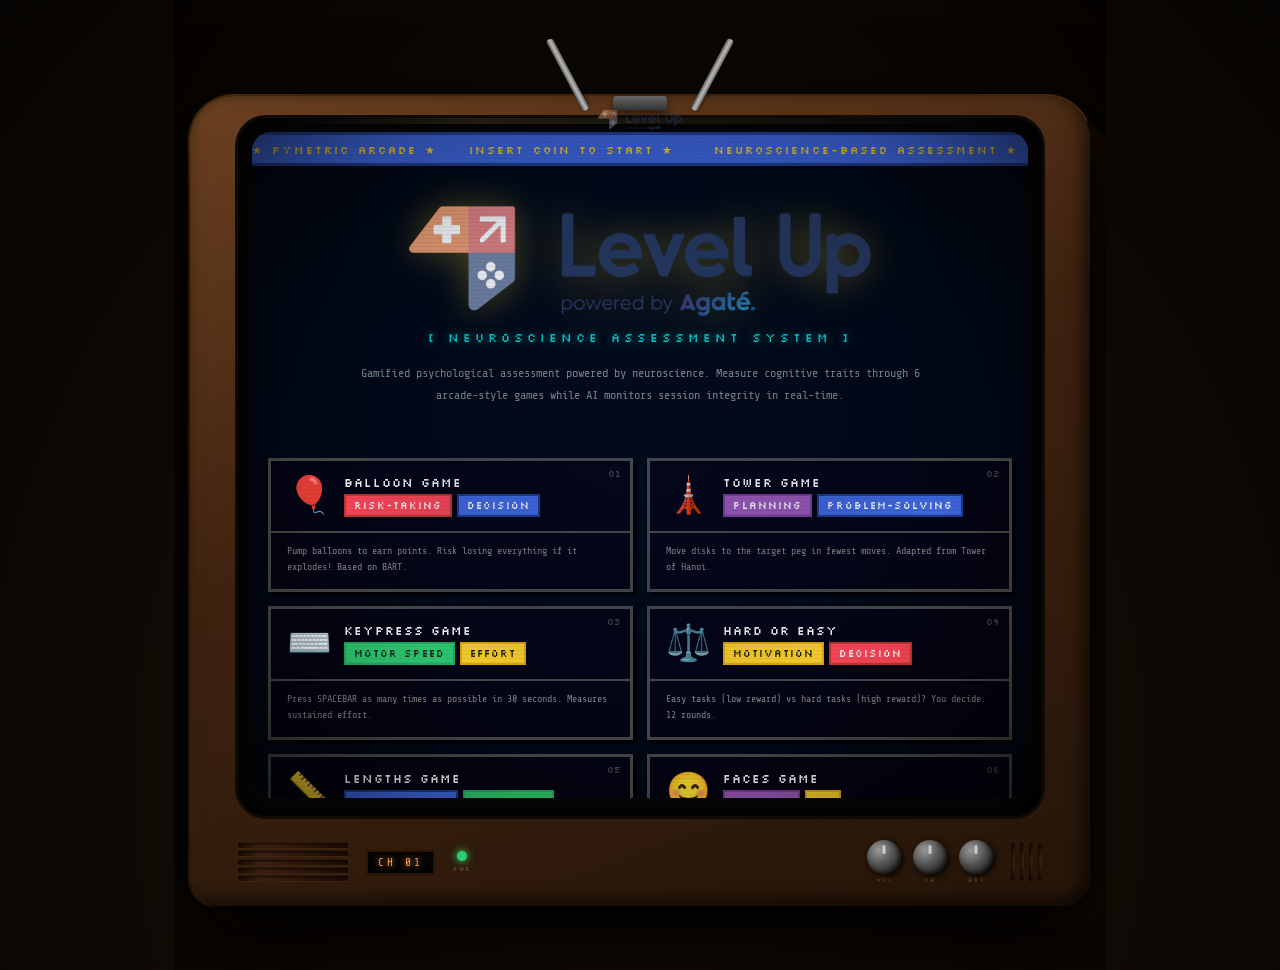
==== assessment.html @ 1fb8cded "Initial commit: Pymetric Arcade assessment system - 6 psychometric games: Balloon, Tower, Keypress, " ====
<!DOCTYPE html>
<html lang="en">
<head>
  <meta charset="UTF-8"/>
  <meta name="viewport" content="width=device-width, initial-scale=1.0"/>
  <title>PYMETRIC ARCADE — Assessment</title>
  <link rel="stylesheet" href="css/arcade.css"/>
  <style>
    body { background: #080814; overflow-x: hidden; }

    /* ── Layout ── */
    #assessment-wrap { display: flex; min-height: 100vh; flex-direction: column; }
    #top-bar {
      background: var(--color-pixel-black);
      border-bottom: 4px solid var(--color-pixel-blue);
      padding: 10px 16px;
      display: flex; align-items: center; justify-content: space-between;
      flex-wrap: wrap; gap: 8px; position: sticky; top: 0; z-index: 100;
    }
    #top-bar .logo {
      font-family: var(--font-pixel); font-size: 14px;
      color: var(--color-pixel-yellow); letter-spacing: 2px;
    }
    #player-info-bar { display: flex; align-items: center; gap: 12px; flex-wrap: wrap; }
    #player-info-bar span { font-family: var(--font-pixel); font-size: 10px; color: var(--color-pixel-lightGray); letter-spacing: 1px; }
    #player-info-bar b { color: var(--color-pixel-white); }

    #main-body { display: flex; flex: 1; gap: 0; }

    /* Sidebar */
    #sidebar {
      width: 220px; min-width: 220px;
      background: rgba(0,0,0,0.5);
      border-right: 4px solid var(--color-pixel-gray);
      padding: 16px 0; display: flex; flex-direction: column;
    }
    #sidebar h3 {
      font-family: var(--font-pixel); font-size: 10px;
      color: var(--color-pixel-lightGray); letter-spacing: 2px;
      padding: 0 16px 10px; border-bottom: 3px solid var(--color-pixel-gray);
      margin-bottom: 8px;
    }
    .sidebar-game-item {
      padding: 10px 16px; display: flex; align-items: center; gap: 10px;
      cursor: default; transition: var(--transition-pixel);
      border-left: 4px solid transparent;
    }
    .sidebar-game-item.active {
      background: rgba(65,105,225,0.15);
      border-left-color: var(--color-pixel-blue);
      color: var(--color-pixel-blue);
    }
    .sidebar-game-item.done {
      background: rgba(46,204,113,0.08);
      border-left-color: var(--color-pixel-green);
      color: var(--color-pixel-green);
    }
    .sidebar-game-item.locked { opacity: 0.4; }
    .s-num {
      font-family: var(--font-pixel); font-size: 10px;
      width: 22px; height: 22px; border: 2px solid currentColor;
      display: flex; align-items: center; justify-content: center; flex-shrink: 0;
    }
    .s-label { font-family: var(--font-pixel); font-size: 9px; letter-spacing: 1px; }

    /* Sidebar score summary */
    #sidebar-score {
      margin-top: auto; padding: 16px;
      border-top: 3px solid var(--color-pixel-gray);
    }
    .ss-row { display: flex; justify-content: space-between; margin-bottom: 6px; }
    .ss-label { font-family: var(--font-pixel); font-size: 9px; color: var(--color-pixel-lightGray); letter-spacing: 1px; }
    .ss-val   { font-family: var(--font-pixel); font-size: 10px; color: var(--color-pixel-yellow); }

    /* Game area */
    #game-area { flex: 1; padding: 20px; overflow-y: auto; }

    /* Screens */
    .game-screen { display: none; }
    .game-screen.active { display: block; }

    /* Intro screen per game */
    .game-intro-header {
      text-align: center; padding: 20px 0;
    }
    .game-intro-header .big-icon { font-size: 72px; margin-bottom: 8px; }
    .game-intro-header h2 {
      font-family: var(--font-pixel); font-size: 24px;
      color: var(--color-pixel-yellow); letter-spacing: 3px; margin-bottom: 6px;
    }
    .game-intro-header p { color: var(--color-pixel-lightGray); font-size: 13px; line-height: 1.8; max-width: 600px; margin: 0 auto; }

    /* Game container */
    .game-panel {
      max-width: 820px; margin: 0 auto;
      background: #0d0d1a; border: 4px solid var(--color-pixel-blue);
      box-shadow: inset 0 0 40px rgba(65,105,225,0.08), var(--shadow-pixel-glow-blue);
      padding: 24px; position: relative;
    }
    .game-hud {
      display: flex; justify-content: space-between; align-items: center;
      margin-bottom: 16px; padding-bottom: 12px;
      border-bottom: 3px solid var(--color-pixel-gray);
      flex-wrap: wrap; gap: 8px;
    }

    /* Results summary screen */
    #screen-done {
      text-align: center;
    }
    #screen-done h2 {
      font-family: var(--font-pixel); font-size: 32px;
      color: var(--color-pixel-green); letter-spacing: 4px; margin-bottom: 20px;
      text-shadow: 0 0 20px rgba(46,204,113,0.5);
    }
    .final-table-wrap { max-width: 700px; margin: 0 auto; }

    /* ── Arcade Lobby ── */
    .lobby-wrap { padding: 16px 20px; max-width: 920px; margin: 0 auto; }
    .lobby-header {
      text-align: center; padding: 14px;
      border: 4px solid var(--color-pixel-yellow);
      background: rgba(255,211,42,0.04);
      box-shadow: 0 0 24px rgba(255,211,42,0.18);
      margin-bottom: 14px;
    }
    .lobby-title {
      font-family: var(--font-pixel);
      font-size: clamp(16px, 3vw, 26px);
      color: var(--color-pixel-yellow);
      letter-spacing: 4px;
      text-shadow: 0 0 18px rgba(255,211,42,0.45);
      margin-bottom: 5px;
    }
    .lobby-subtitle {
      font-family: var(--font-pixel); font-size: 9px;
      color: var(--color-pixel-cyan); letter-spacing: 3px;
    }
    .lobby-ticker {
      background: var(--color-pixel-blue);
      border: 3px solid var(--color-pixel-darkBlue);
      overflow: hidden; white-space: nowrap;
      padding: 5px 0; margin-bottom: 14px;
    }
    .lobby-ticker span {
      display: inline-block;
      font-family: var(--font-pixel); font-size: 9px;
      color: var(--color-pixel-white); letter-spacing: 2px;
      animation: lobbyTick 22s linear infinite;
    }
    @keyframes lobbyTick { from { transform: translateX(100vw); } to { transform: translateX(-200%); } }

    .lobby-grid {
      display: grid;
      grid-template-columns: repeat(3, 1fr);
      gap: 10px; margin-bottom: 18px;
    }
    @media (max-width: 640px) { .lobby-grid { grid-template-columns: repeat(2, 1fr); } }

    .lobby-card {
      background: rgba(5,5,20,0.95);
      border: 3px solid var(--color-pixel-gray);
      padding: 12px 10px; text-align: center;
      position: relative; transition: all 0.2s;
    }
    .lobby-card.next-up {
      border-color: var(--color-pixel-yellow);
      box-shadow: 0 0 18px rgba(255,211,42,0.35);
      background: rgba(255,211,42,0.05);
      animation: cardGlow 1.6s ease infinite;
    }
    @keyframes cardGlow {
      0%,100% { box-shadow: 0 0 18px rgba(255,211,42,0.35); }
      50%      { box-shadow: 0 0 32px rgba(255,211,42,0.65); }
    }
    .lobby-card.done {
      border-color: var(--color-pixel-green);
      background: rgba(46,204,113,0.07);
    }
    .lobby-card.locked { opacity: 0.5; }
    .lobby-card-num {
      position: absolute; top: 5px; left: 7px;
      font-family: var(--font-pixel); font-size: 8px;
      color: var(--color-pixel-gray);
    }
    .lobby-card-icon { font-size: 32px; margin: 6px 0 5px; line-height: 1; }
    .lobby-card-name {
      font-family: var(--font-pixel); font-size: 9px;
      color: var(--color-pixel-white); letter-spacing: 1px; margin-bottom: 5px;
    }
    .lobby-card-tags { display: flex; flex-wrap: wrap; gap: 3px; justify-content: center; margin-bottom: 6px; }
    .lobby-card-tags .badge { font-size: 7px; padding: 2px 4px; }
    .lobby-card-status {
      font-family: var(--font-pixel); font-size: 8px; letter-spacing: 1px;
      padding: 2px 6px; border: 2px solid currentColor; display: inline-block;
    }
    .lcs-next   { color: var(--color-pixel-yellow); }
    .lcs-locked { color: var(--color-pixel-gray); }
    .lcs-done   { color: var(--color-pixel-green); }

    .lobby-bottom {
      display: flex; gap: 18px; align-items: center;
      justify-content: center; flex-wrap: wrap;
    }
    .lobby-player-box {
      background: rgba(0,0,0,0.5); border: 3px solid var(--color-pixel-blue);
      padding: 14px 20px; min-width: 200px;
      box-shadow: 0 0 14px rgba(65,105,225,0.25);
    }
    .lobby-player-label {
      font-family: var(--font-pixel); font-size: 8px;
      color: var(--color-pixel-blue); letter-spacing: 3px; margin-bottom: 5px;
    }
    .lobby-player-name {
      font-family: var(--font-pixel); font-size: 13px;
      color: var(--color-pixel-white); letter-spacing: 2px; margin-bottom: 5px;
    }
    .lobby-proctor-warn {
      font-family: var(--font-pixel); font-size: 8px;
      color: var(--color-pixel-red); letter-spacing: 1px;
    }
    .lobby-start-wrap { text-align: center; }
    .lobby-note {
      font-family: var(--font-pixel); font-size: 8px;
      color: var(--color-pixel-gray); letter-spacing: 1px; margin-top: 7px;
    }
    .lobby-coin {
      font-family: var(--font-pixel); font-size: 9px;
      color: var(--color-pixel-yellow); letter-spacing: 2px;
      margin-top: 5px; animation: pulse 1.5s ease infinite;
    }

    /* ── Warning count in top bar ── */
    #warn-counter {
      font-family: var(--font-pixel); font-size: 10px;
      color: var(--color-pixel-red); letter-spacing: 1px;
    }
    #warn-counter.anim-pulse { animation: pulse 0.8s ease infinite; }

    /* ════════════════════════════════════
       ARCADE SPLASH / ATTRACT SCREEN
    ════════════════════════════════════ */
    #arcade-splash {
      position: fixed; inset: 0; z-index: 9999;
      background: #020208;
      display: flex; align-items: center; justify-content: center;
      cursor: pointer; overflow: hidden;
      transition: opacity 0.1s;
    }
    #arcade-splash.exiting {
      animation: splash-exit 0.5s cubic-bezier(0.55,0,1,0.45) forwards;
    }
    @keyframes splash-exit {
      from { transform: translateY(0);    opacity: 1; }
      to   { transform: translateY(-105%); opacity: 0; }
    }
    #arcade-splash.flash { animation: splash-flash 0.25s ease; }
    @keyframes splash-flash {
      0%,100% { background: #020208; }
      50%      { background: rgba(255,210,42,0.12); }
    }

    /* Scanlines */
    .spl-scanlines {
      position: absolute; inset: 0; pointer-events: none; z-index: 2;
      background: repeating-linear-gradient(
        to bottom,
        transparent 0px, transparent 2px,
        rgba(0,0,0,0.32) 2px, rgba(0,0,0,0.32) 4px
      );
    }
    /* CRT vignette */
    .spl-vignette {
      position: absolute; inset: 0; pointer-events: none; z-index: 3;
      background: radial-gradient(ellipse at center,
        transparent 45%, rgba(0,0,8,0.88) 100%);
    }
    /* Pixel noise flicker lines */
    .spl-glitch-line {
      position: absolute; left: 0; right: 0; height: 2px;
      background: rgba(65,105,225,0.25); pointer-events: none; z-index: 4;
      animation: glitch-move 6s linear infinite;
    }
    .spl-glitch-line:nth-child(2) { animation-delay: -2.5s; opacity: 0.4; }
    .spl-glitch-line:nth-child(3) { animation-delay: -4.1s; opacity: 0.2; }
    @keyframes glitch-move {
      0%   { top: -4px; }
      100% { top: 110%; }
    }

    /* Main content */
    .spl-content {
      position: relative; z-index: 5;
      display: flex; flex-direction: column; align-items: center;
      gap: 14px; text-align: center;
      padding: 24px 20px; width: 100%; max-width: 580px;
    }

    /* Scrolling top ticker */
    .spl-ticker-wrap {
      width: 100%; overflow: hidden;
      border-top: 2px solid var(--color-pixel-gray);
      border-bottom: 2px solid var(--color-pixel-gray);
      padding: 4px 0;
    }
    .spl-ticker {
      display: inline-block; white-space: nowrap;
      font-family: var(--font-pixel); font-size: 8px;
      color: var(--color-pixel-gray); letter-spacing: 2px;
      animation: ticker-scroll 14s linear infinite;
    }
    @keyframes ticker-scroll {
      from { transform: translateX(100vw); }
      to   { transform: translateX(-100%); }
    }

    /* Logo */
    .spl-logo {
      height: clamp(48px, 9vw, 88px); width: auto;
      filter: drop-shadow(0 0 18px rgba(255,210,42,0.55));
      animation: spl-logo-glow 2.2s ease-in-out infinite alternate;
    }
    @keyframes spl-logo-glow {
      from { filter: drop-shadow(0 0 8px  rgba(255,210,42,0.35)); }
      to   { filter: drop-shadow(0 0 32px rgba(255,210,42,1)); }
    }

    /* Pixel frame box */
    .spl-frame {
      border: 3px solid var(--color-pixel-blue);
      padding: 16px 28px; width: 100%; box-sizing: border-box;
      background: rgba(65,105,225,0.05);
      box-shadow: 0 0 24px rgba(65,105,225,0.35),
                  inset 0 0 16px rgba(65,105,225,0.06);
      position: relative;
    }
    .spl-frame::before { content: '◼ ◼ ◼'; position: absolute; top: -9px; left: 50%; transform: translateX(-50%);
      font-size: 8px; color: var(--color-pixel-yellow); background: #020208; padding: 0 8px; letter-spacing: 6px; }
    .spl-frame::after  { content: '◼ ◼ ◼'; position: absolute; bottom: -9px; left: 50%; transform: translateX(-50%);
      font-size: 8px; color: var(--color-pixel-yellow); background: #020208; padding: 0 8px; letter-spacing: 6px; }

    .spl-player-line {
      font-family: var(--font-pixel); font-size: 11px; letter-spacing: 2px;
      color: var(--color-pixel-yellow); margin-bottom: 10px;
    }
    .spl-player-line span { color: var(--color-pixel-white); }

    .spl-game-list {
      display: flex; flex-wrap: wrap; justify-content: center;
      gap: 6px 12px; margin-top: 4px;
    }
    .spl-game-tag {
      font-family: var(--font-pixel); font-size: 8px; letter-spacing: 1px;
      color: var(--color-pixel-blue);
      border: 1px solid rgba(65,105,225,0.4); padding: 3px 7px;
    }

    /* INSERT COIN */
    .spl-insert-coin {
      font-family: var(--font-pixel); font-size: clamp(18px, 5vw, 30px);
      color: var(--color-pixel-yellow); letter-spacing: 4px;
      text-shadow: 0 0 18px rgba(255,210,42,0.8), 0 0 40px rgba(255,210,42,0.3);
      animation: blink-coin 1s step-start infinite;
    }
    @keyframes blink-coin { 0%,49%{opacity:1;} 50%,100%{opacity:0;} }
    .spl-insert-coin.locked { animation: none; opacity: 1; color: var(--color-pixel-green); }

    .spl-sub {
      font-family: var(--font-pixel); font-size: 9px;
      color: var(--color-pixel-lightGray); letter-spacing: 2px;
      animation: pulse 2.5s ease infinite;
    }

    /* Coin slot */
    .spl-slot {
      display: flex; flex-direction: column; align-items: center; gap: 3px;
    }
    .spl-slot-body {
      width: 64px; height: 34px;
      border: 3px solid var(--color-pixel-gray); border-radius: 6px;
      background: rgba(0,0,0,0.6);
      display: flex; flex-direction: column; align-items: center; justify-content: center;
      gap: 3px; position: relative;
      box-shadow: inset 0 2px 8px rgba(0,0,0,0.8);
    }
    .spl-slot-body.active { border-color: var(--color-pixel-yellow); box-shadow: 0 0 12px rgba(255,210,42,0.5), inset 0 2px 8px rgba(0,0,0,0.8); }
    .spl-slot-slit { width: 28px; height: 3px; background: var(--color-pixel-gray); border-radius: 2px; }
    .spl-slot-label { font-family: var(--font-pixel); font-size: 6px; color: var(--color-pixel-gray); letter-spacing: 1px; }

    /* Coin drop animation */
    #spl-coin-drop {
      position: fixed; font-size: 30px; z-index: 10000;
      pointer-events: none; opacity: 0;
      left: 50%; transform: translateX(-50%);
      top: -60px;
    }
    #spl-coin-drop.go {
      animation: coin-fall 0.65s cubic-bezier(0.4,0,0.6,1) forwards;
    }
    @keyframes coin-fall {
      0%   { top: 5%; opacity: 1; }
      85%  { opacity: 1; }
      100% { top: 110%; opacity: 0; }
    }

    .spl-copyright {
      font-family: var(--font-pixel); font-size: 7px;
      color: var(--color-pixel-gray); letter-spacing: 1px; opacity: 0.45;
    }
  </style>
</head>
<body>

<!-- ══════════════════════════════════════════
     ARCADE ATTRACT / INSERT COIN SCREEN
     Shown before system check. Click or press
     any key to start the session.
════════════════════════════════════════════ -->
<div id="arcade-splash">
  <!-- Scanlines + CRT vignette -->
  <div class="spl-scanlines"></div>
  <div class="spl-vignette"></div>
  <!-- Glitch scan lines -->
  <div class="spl-glitch-line"></div>
  <div class="spl-glitch-line"></div>
  <div class="spl-glitch-line"></div>

  <!-- Falling coin (triggered on click) -->
  <div id="spl-coin-drop">🪙</div>

  <div class="spl-content">

    <!-- Top scrolling ticker -->
    <div class="spl-ticker-wrap">
      <span class="spl-ticker">
        ★ PYMETRIC ARCADE — AI-POWERED PSYCHOMETRIC ASSESSMENT ★
        &nbsp;&nbsp;&nbsp;&nbsp;
        ★ 6 MISSIONS — BALLOON · TOWER · KEYPRESS · HARD/EASY · LENGTHS · FACES ★
        &nbsp;&nbsp;&nbsp;&nbsp;
        ★ PROCTORED SESSION — CAMERA &amp; SCREEN MONITORING ACTIVE ★
        &nbsp;&nbsp;&nbsp;&nbsp;
      </span>
    </div>

    <!-- Logo -->
    <img src="Logo_Full Color - transparent.png" class="spl-logo" alt="Pymetric Arcade">

    <!-- Info frame -->
    <div class="spl-frame">
      <div class="spl-player-line">PLAYER: <span id="splash-player-name">—</span></div>
      <div class="spl-game-list">
        <div class="spl-game-tag">🎈 BALLOON</div>
        <div class="spl-game-tag">🗼 TOWER</div>
        <div class="spl-game-tag">⌨️ KEYPRESS</div>
        <div class="spl-game-tag">⚖️ HARD/EASY</div>
        <div class="spl-game-tag">📏 LENGTHS</div>
        <div class="spl-game-tag">😊 FACES</div>
      </div>
    </div>

    <!-- INSERT COIN -->
    <div class="spl-insert-coin" id="spl-insert-coin">🪙 INSERT COIN</div>
    <div class="spl-sub">PRESS ANY KEY OR CLICK TO START</div>

    <!-- Coin slot visual -->
    <div class="spl-slot">
      <div class="spl-slot-body" id="spl-slot-body">
        <div class="spl-slot-slit"></div>
        <div class="spl-slot-label">SLOT</div>
      </div>
    </div>

    <div class="spl-copyright">© 2025 PYMETRIC AI — ASSESSMENT SYSTEM v1.0</div>
  </div>
</div>

<div id="assessment-wrap">

  <!-- ── TOP BAR ── -->
  <div id="top-bar">
    <div class="logo">
      <img src="Logo_Full Color - transparent.png" alt="Pymetric" style="height:36px;width:auto;vertical-align:middle;image-rendering:auto;">
    </div>
    <div id="player-info-bar">
      <span>PLAYER: <b id="disp-name">—</b></span>
      <span>|</span>
      <span>ID: <b id="disp-id">—</b></span>
      <span>|</span>
      <span id="warn-counter">⚠ WARNINGS: 0</span>
    </div>
    <div style="display:flex;align-items:center;gap:12px;">
      <button id="btn-mute" onclick="toggleMute()" title="Toggle Sound"
        style="background:none;border:2px solid var(--color-pixel-gray);color:var(--color-pixel-lightGray);font-family:var(--font-pixel);font-size:11px;padding:4px 10px;cursor:pointer;letter-spacing:1px;transition:all 0.2s;"
        onmouseover="this.style.borderColor='var(--color-pixel-yellow)';this.style.color='var(--color-pixel-yellow)'"
        onmouseout="this.style.borderColor='var(--color-pixel-gray)';this.style.color='var(--color-pixel-lightGray)'">
        🔊 SFX
      </button>
      <div style="font-family:var(--font-pixel);font-size:10px;color:var(--color-pixel-green);letter-spacing:1px;">
        🔒 PROCTORED SESSION
      </div>
    </div>
  </div>

  <!-- ── MAIN BODY ── -->
  <div id="main-body">

    <!-- SIDEBAR -->
    <div id="sidebar">
      <h3>▶ GAMES</h3>
      <div class="sidebar-game-item locked" id="sidebar-1" data-game="1">
        <div class="s-num">1</div><div class="s-label">BALLOON</div>
      </div>
      <div class="sidebar-game-item locked" id="sidebar-2" data-game="2">
        <div class="s-num">2</div><div class="s-label">TOWER</div>
      </div>
      <div class="sidebar-game-item locked" id="sidebar-3" data-game="3">
        <div class="s-num">3</div><div class="s-label">KEYPRESS</div>
      </div>
      <div class="sidebar-game-item locked" id="sidebar-4" data-game="4">
        <div class="s-num">4</div><div class="s-label">HARD/EASY</div>
      </div>
      <div class="sidebar-game-item locked" id="sidebar-5" data-game="5">
        <div class="s-num">5</div><div class="s-label">LENGTHS</div>
      </div>
      <div class="sidebar-game-item locked" id="sidebar-6" data-game="6">
        <div class="s-num">6</div><div class="s-label">FACES</div>
      </div>

      <div id="sidebar-score">
        <div class="ss-row"><span class="ss-label">GAME</span><span class="ss-val" id="ss-current">—</span></div>
        <div class="ss-row"><span class="ss-label">PROGRESS</span><span class="ss-val" id="ss-progress">0/6</span></div>
        <div class="ss-row"><span class="ss-label">WARNINGS</span><span class="ss-val" id="ss-warnings" style="color:var(--color-pixel-red)">0</span></div>
      </div>

      <!-- DEV CHEAT: skip current game -->
      <div style="padding:10px 16px 16px;">
        <button onclick="window.pymetricCheatSkip && window.pymetricCheatSkip()"
          title="DEV: Skip current game (Ctrl+Shift+X)"
          style="width:100%;font-family:var(--font-pixel);font-size:8px;letter-spacing:1px;
                 padding:5px 0;background:rgba(255,71,87,0.12);border:1px dashed var(--color-pixel-red);
                 color:var(--color-pixel-red);cursor:pointer;opacity:0.65;transition:opacity 0.2s;"
          onmouseover="this.style.opacity='1'" onmouseout="this.style.opacity='0.65'">
          ⏭ DEV: SKIP GAME
        </button>
        <div style="font-family:var(--font-pixel);font-size:7px;color:var(--color-pixel-gray);
                    letter-spacing:1px;text-align:center;margin-top:4px;">
          CTRL+SHIFT+X
        </div>
      </div>
    </div>

    <!-- GAME AREA -->
    <div id="game-area">

      <!-- ══════════════════════════════ -->
      <!-- INTRO (loading/countdown)     -->
      <!-- ══════════════════════════════ -->
      <div class="game-screen active" id="screen-intro">
        <div style="max-width:760px;margin:0 auto;padding:28px 20px;">
          <div style="text-align:center;margin-bottom:18px;">
            <div style="font-size:44px;margin-bottom:6px;">🔒</div>
            <h2 style="font-family:var(--font-pixel);font-size:20px;color:var(--color-pixel-yellow);letter-spacing:4px;margin-bottom:4px;">SYSTEM CHECK</h2>
            <p style="font-family:var(--font-pixel);font-size:9px;color:var(--color-pixel-lightGray);letter-spacing:2px;">VERIFYING ENVIRONMENT BEFORE ASSESSMENT</p>
          </div>

          <!-- Dino Runner (plays during loading) -->
          <div style="text-align:center;margin-bottom:16px;">
            <div style="font-family:var(--font-pixel);font-size:8px;color:var(--color-pixel-gray);letter-spacing:2px;margin-bottom:5px;">MINI ARCADE — PRESS SPACE OR CLICK TO JUMP WHILE CHECKING...</div>
            <canvas id="dino-canvas" width="520" height="110"
              style="border:3px solid var(--color-pixel-blue);background:#080814;max-width:100%;cursor:pointer;image-rendering:pixelated;display:block;margin:0 auto;"></canvas>
          </div>

          <!-- Two-column layout: checks + device info -->
          <div style="display:flex;gap:14px;align-items:flex-start;flex-wrap:wrap;">

          <!-- Check items (left column) -->
          <div id="check-list" style="flex:1;min-width:260px;display:flex;flex-direction:column;gap:8px;margin-bottom:16px;">
            <div class="check-item" id="chk-camera">
              <span class="chk-icon">⏳</span>
              <span class="chk-label">📷 CAMERA</span>
              <span class="chk-status">CHECKING...</span>
            </div>
            <div class="check-item" id="chk-network">
              <span class="chk-icon">⏳</span>
              <span class="chk-label">🌐 NETWORK SPEED</span>
              <span class="chk-status">CHECKING...</span>
            </div>
            <div class="check-item" id="chk-mic">
              <span class="chk-icon">⏳</span>
              <span class="chk-label">🎤 MICROPHONE</span>
              <span class="chk-status">CHECKING...</span>
            </div>
            <div class="check-item" id="chk-screen">
              <span class="chk-icon">⏳</span>
              <span class="chk-label">🖥️ SECOND SCREEN</span>
              <span class="chk-status">CHECKING...</span>
            </div>
            <div class="check-item" id="chk-browser">
              <span class="chk-icon">⏳</span>
              <span class="chk-label">🌐 BROWSER</span>
              <span class="chk-status">CHECKING...</span>
            </div>
            <div class="check-item" id="chk-share">
              <span class="chk-icon">⏳</span>
              <span class="chk-label">📺 SCREEN SHARE</span>
              <span class="chk-status">WAITING...</span>
            </div>
          </div><!-- /check-list -->

          <!-- Device info panel (right column) -->
          <div id="device-info-panel" style="display:none;min-width:210px;flex:0 0 210px;
            background:rgba(0,0,0,0.4);border:2px solid var(--color-pixel-gray);padding:10px 12px;">
            <div style="font-family:var(--font-pixel);font-size:8px;color:var(--color-pixel-blue);
              letter-spacing:2px;margin-bottom:8px;border-bottom:2px solid var(--color-pixel-gray);padding-bottom:5px;">
              ▶ DEVICE SPECS
            </div>
            <!-- Populated by JS -->
          </div>

          </div><!-- /two-column flex -->

          <!-- Screen share button (needs user gesture) -->
          <div style="text-align:center;margin-bottom:20px;">
            <button class="btn btn-primary" id="btn-share-screen" onclick="triggerScreenShare()" style="display:none;">
              📺 SHARE YOUR SCREEN
            </button>
            <div id="share-hint" style="font-family:var(--font-pixel);font-size:9px;color:var(--color-pixel-lightGray);letter-spacing:1px;margin-top:6px;display:none;">
              SELECT YOUR ENTIRE SCREEN (NOT A WINDOW OR TAB)
            </div>
          </div>

          <!-- Proceed button -->
          <div style="text-align:center;">
            <button class="btn btn-success btn-lg" id="btn-proceed" onclick="proceedToAssessment()" style="display:none;">
              ▶ PROCEED TO ASSESSMENT
            </button>
            <div id="check-note" style="font-family:var(--font-pixel);font-size:9px;color:var(--color-pixel-gray);letter-spacing:1px;margin-top:10px;display:none;">
              SOME CHECKS FAILED — SESSION WILL BE FLAGGED
            </div>
          </div>

          <div id="init-status" style="font-family:var(--font-pixel);font-size:10px;color:var(--color-pixel-blue);letter-spacing:2px;text-align:center;margin-top:16px;">
            STARTING CHECKS...
          </div>
        </div>

        <style>
          .check-item {
            display:flex; align-items:center; gap:12px;
            padding:10px 16px;
            border:3px solid var(--color-pixel-gray);
            background:rgba(0,0,0,0.3);
            font-family:var(--font-pixel); font-size:11px; letter-spacing:1px;
            transition:all 0.3s ease;
          }
          .check-item.pass { border-color:var(--color-pixel-green); background:rgba(46,204,113,0.08); }
          .check-item.fail { border-color:var(--color-pixel-red);   background:rgba(255,71,87,0.08); }
          .check-item.warn { border-color:var(--color-pixel-yellow); background:rgba(255,211,42,0.08); }
          .chk-icon { font-size:16px; flex-shrink:0; }
          .chk-label { flex:1; color:var(--color-pixel-lightGray); }
          .chk-status { font-size:10px; color:var(--color-pixel-gray); }
          .check-item.pass .chk-status { color:var(--color-pixel-green); }
          .check-item.fail .chk-status { color:var(--color-pixel-red); }
          .check-item.warn .chk-status { color:var(--color-pixel-yellow); }
        </style>
      </div>

      <!-- ══════════════════════════════ -->
      <!-- GAME INTRO (per game)         -->
      <!-- ══════════════════════════════ -->
      <div class="game-screen" id="screen-game-intro">
        <div class="game-intro-header">
          <div class="big-icon" id="intro-icon">🎈</div>
          <h2 id="intro-title">GAME TITLE</h2>
          <p id="intro-desc">Description</p>
        </div>
        <div class="game-panel" style="max-width:640px;">
          <div style="font-family:var(--font-pixel);font-size:12px;color:var(--color-pixel-lightGray);letter-spacing:1px;margin-bottom:14px;">
            📋 INSTRUCTIONS
          </div>
          <div id="intro-instructions" class="instruction-box"></div>
          <div style="text-align:center; margin-top:20px;">
            <button class="btn btn-success btn-lg" id="btnBeginGame">▶ BEGIN GAME</button>
          </div>
          <div style="font-family:var(--font-pixel);font-size:9px;color:var(--color-pixel-gray);letter-spacing:1px;margin-top:10px;text-align:center;">
            PRESS SPACE OR CLICK TO START
          </div>
        </div>
      </div>

      <!-- ══════════════════════════════ -->
      <!-- ARCADE LOBBY                 -->
      <!-- ══════════════════════════════ -->
      <div class="game-screen" id="screen-lobby">
        <div class="lobby-wrap">
          <div class="lobby-header">
            <div class="lobby-title">▶ MISSION SELECT ◀</div>
            <div class="lobby-subtitle">COMPLETE ALL 6 COGNITIVE ASSESSMENT GAMES IN ORDER</div>
          </div>
          <div class="lobby-ticker">
            <span>★ GAME 1: BALLOON — RISK TAKING ★ &nbsp;&nbsp; GAME 2: TOWER — PLANNING ★ &nbsp;&nbsp; GAME 3: KEYPRESS — MOTOR SPEED ★ &nbsp;&nbsp; GAME 4: HARD/EASY — MOTIVATION ★ &nbsp;&nbsp; GAME 5: LENGTHS — ATTENTION ★ &nbsp;&nbsp; GAME 6: FACES — EMOTIONAL INTELLIGENCE ★ &nbsp;&nbsp; COMPLETE ALL TO FINISH ★ &nbsp;&nbsp;&nbsp;</span>
          </div>

          <!-- Game selection grid (populated by JS) -->
          <div class="lobby-grid" id="lobby-grid"></div>

          <div class="lobby-bottom">
            <div class="lobby-player-box">
              <div class="lobby-player-label">▶ PLAYER 1</div>
              <div class="lobby-player-name" id="lobby-player-name">—</div>
              <div class="lobby-proctor-warn">⚠ AI PROCTORING IS ACTIVE</div>
            </div>
            <div class="lobby-start-wrap">
              <button class="btn btn-success btn-lg" onclick="window.PymetricApp.startMission()"
                style="font-size:15px;padding:14px 44px;letter-spacing:3px;">
                ▶ START ASSESSMENT
              </button>
              <div class="lobby-note">GAMES PLAYED IN SEQUENCE — NO SKIP ALLOWED</div>
              <div class="lobby-coin">[[ INSERT COIN TO BEGIN ]]</div>
            </div>
          </div>
        </div>
      </div>

      <!-- ══════════════════════════════ -->
      <!-- GAME CONTAINERS              -->
      <!-- ══════════════════════════════ -->

      <!-- GAME 1: BALLOON -->
      <div class="game-screen" id="screen-game-1">
        <div class="game-panel">
          <div class="game-hud">
            <div>
              <div class="score-label">ROUND</div>
              <div style="font-family:var(--font-pixel);font-size:18px;color:var(--color-pixel-white);" id="bal-round">1 / 3</div>
            </div>
            <div style="text-align:center;">
              <div class="score-label">ROUND EARNINGS</div>
              <div class="money-display" id="bal-round-money">Rp 0</div>
            </div>
            <div style="text-align:right;">
              <div class="score-label">TOTAL SAVED</div>
              <div class="money-display" id="bal-total-money">Rp 0</div>
            </div>
          </div>
          <div class="balloon-container" id="balloon-area">
            <svg id="balloon-svg" class="balloon-svg" width="160" height="200" viewBox="0 0 160 200" onclick="balloonPump()">
              <ellipse id="balloon-body" cx="80" cy="90" rx="60" ry="70" fill="#ff4757"/>
              <ellipse cx="60" cy="70" rx="15" ry="10" fill="rgba(255,255,255,0.25)"/>
              <line x1="80" y1="160" x2="80" y2="200" stroke="#888" stroke-width="3"/>
              <polygon points="75,158 85,158 80,168" fill="#888"/>
            </svg>
            <div id="balloon-explosion-area"></div>
            <div id="balloon-pump-count" style="position:absolute;top:10px;left:50%;transform:translateX(-50%);font-family:var(--font-pixel);font-size:11px;color:var(--color-pixel-lightGray);letter-spacing:1px;"></div>
          </div>
          <div style="display:flex;gap:12px;justify-content:center;margin-top:16px;">
            <button class="btn btn-danger btn-lg" id="btnPump" onclick="balloonPump()">💨 PUMP (+Rp 500)</button>
            <button class="btn btn-success btn-lg" id="btnSave" onclick="balloonSave()">💰 SAVE & NEXT</button>
          </div>
          <div style="margin-top:16px;">
            <div id="bal-feedback" style="font-family:var(--font-pixel);font-size:11px;text-align:center;min-height:20px;letter-spacing:1px;"></div>
          </div>
        </div>
      </div>

      <!-- GAME 2: TOWER -->
      <div class="game-screen" id="screen-game-2">
        <div class="game-panel">
          <div class="game-hud">
            <div><div class="score-label">MOVES</div><div class="score-display" id="tower-moves">0</div></div>
            <div style="text-align:center;"><div class="score-label">OPTIMAL</div><div style="font-family:var(--font-pixel);font-size:18px;color:var(--color-pixel-purple);">31</div></div>
            <div style="text-align:right;"><div class="score-label">TIME</div><div class="timer-display" id="tower-timer">0:00</div></div>
          </div>
          <div id="tower-board" class="tower-board">
            <!-- Pegs rendered by JS -->
          </div>
          <div id="tower-feedback" style="font-family:var(--font-pixel);font-size:11px;text-align:center;margin-top:12px;min-height:20px;letter-spacing:1px;"></div>
          <div style="display:flex;gap:10px;justify-content:center;margin-top:12px;">
            <button class="btn btn-secondary btn-sm" onclick="towerReset()">↺ RESET</button>
            <button class="btn btn-success" id="btnTowerDone" onclick="towerFinish()">⏭ SUBMIT</button>
          </div>
        </div>
      </div>

      <!-- GAME 3: KEYPRESS -->
      <div class="game-screen" id="screen-game-3">
        <div class="game-panel">
          <div class="game-hud">
            <div><div class="score-label">TIME LEFT</div><div class="timer-display" id="kp-timer">30</div></div>
            <div style="text-align:right;"><div class="score-label">PRESSES</div><div id="kp-count-display" style="font-family:var(--font-pixel);font-size:32px;color:var(--color-pixel-blue);">—</div></div>
          </div>
          <div class="keypress-area" id="kp-area" tabindex="0">
            <div>
              <div class="keypress-icon">⌨️</div>
              <div style="font-family:var(--font-pixel);font-size:14px;color:var(--color-pixel-lightGray);letter-spacing:2px;margin-top:8px;text-align:center;">
                PRESS SPACEBAR
              </div>
            </div>
          </div>
          <div id="kp-feedback" style="font-family:var(--font-pixel);font-size:11px;text-align:center;margin-top:12px;min-height:20px;letter-spacing:1px;color:var(--color-pixel-lightGray);"></div>
        </div>
      </div>

      <!-- GAME 4: HARD OR EASY -->
      <div class="game-screen" id="screen-game-4">
        <div class="game-panel">
          <div class="game-hud">
            <div><div class="score-label">ROUND</div><div style="font-family:var(--font-pixel);font-size:18px;" id="he-round">1 / 12</div></div>
            <div style="text-align:center;"><div class="score-label">EARNINGS</div><div class="money-display" id="he-earnings">$0.00</div></div>
            <div style="text-align:right;"><div class="score-label">PHASE</div><div style="font-family:var(--font-pixel);font-size:14px;color:var(--color-pixel-cyan);" id="he-phase">CHOOSE</div></div>
          </div>

          <!-- Phase: CHOOSE -->
          <div id="he-choose-phase">
            <div style="font-family:var(--font-pixel);font-size:11px;color:var(--color-pixel-lightGray);letter-spacing:1px;text-align:center;margin-bottom:14px;">
              SELECT YOUR TASK FOR THIS ROUND
            </div>
            <div class="task-choice-grid" id="he-choices"></div>
          </div>

          <!-- Phase: TASK (keypress challenge) -->
          <div id="he-task-phase" style="display:none;">
            <div style="text-align:center;margin-bottom:12px;">
              <span id="he-task-label" style="font-family:var(--font-pixel);font-size:14px;letter-spacing:2px;"></span>
            </div>
            <div class="keypress-area" id="he-kp-area" tabindex="0" style="height:160px;">
              <div>
                <div style="font-family:var(--font-pixel);font-size:13px;color:var(--color-pixel-lightGray);">PRESS SPACEBAR</div>
                <div style="font-family:var(--font-pixel);font-size:11px;color:var(--color-pixel-gray);margin-top:4px;" id="he-kp-target"></div>
              </div>
            </div>
            <div style="text-align:center;margin-top:8px;">
              <div class="timer-display" id="he-kp-timer" style="font-size:24px;"></div>
            </div>
          </div>

          <!-- Phase: RESULT -->
          <div id="he-result-phase" style="display:none;text-align:center;padding:20px;">
            <div id="he-result-icon" style="font-size:60px;margin-bottom:12px;"></div>
            <div id="he-result-text" style="font-family:var(--font-pixel);font-size:16px;letter-spacing:2px;margin-bottom:8px;"></div>
            <div id="he-result-sub"  style="font-family:var(--font-retro);font-size:12px;color:var(--color-pixel-lightGray);margin-bottom:20px;"></div>
            <button class="btn btn-primary" onclick="heNextRound()">▶ NEXT ROUND</button>
          </div>

          <div id="he-feedback" style="font-family:var(--font-pixel);font-size:11px;text-align:center;margin-top:10px;min-height:16px;"></div>
        </div>
      </div>

      <!-- GAME 5: LENGTHS -->
      <div class="game-screen" id="screen-game-5">
        <div class="game-panel">
          <div class="game-hud">
            <div><div class="score-label">QUESTION</div><div style="font-family:var(--font-pixel);font-size:18px;" id="len-qnum">1 / 20</div></div>
            <div style="text-align:center;"><div class="score-label">CORRECT</div><div style="font-family:var(--font-pixel);font-size:18px;color:var(--color-pixel-green);" id="len-correct">0</div></div>
            <div style="text-align:right;"><div class="score-label">AVG TIME</div><div style="font-family:var(--font-pixel);font-size:14px;color:var(--color-pixel-cyan);" id="len-avgtime">—</div></div>
          </div>
          <div style="font-family:var(--font-pixel);font-size:12px;color:var(--color-pixel-lightGray);text-align:center;letter-spacing:2px;margin-bottom:16px;">
            CLICK THE LONGER BAR
          </div>
          <div class="lengths-arena" id="len-arena">
            <!-- Bars rendered by JS -->
          </div>
          <div id="len-feedback" style="font-family:var(--font-pixel);font-size:12px;text-align:center;min-height:20px;letter-spacing:1px;margin-top:8px;"></div>
        </div>
      </div>

      <!-- GAME 6: FACES -->
      <div class="game-screen" id="screen-game-6">
        <div class="game-panel">
          <div class="game-hud">
            <div><div class="score-label">QUESTION</div><div style="font-family:var(--font-pixel);font-size:18px;" id="face-qnum">1 / 16</div></div>
            <div style="text-align:center;"><div class="score-label">CORRECT</div><div style="font-family:var(--font-pixel);font-size:18px;color:var(--color-pixel-green);" id="face-correct">0</div></div>
            <div style="text-align:right;"><div class="score-label">AVG TIME</div><div style="font-family:var(--font-pixel);font-size:14px;color:var(--color-pixel-cyan);" id="face-avgtime">—</div></div>
          </div>
          <div style="font-family:var(--font-pixel);font-size:12px;color:var(--color-pixel-lightGray);text-align:center;letter-spacing:2px;margin-bottom:16px;">
            IDENTIFY THE EMOTION
          </div>
          <div class="face-display" id="face-stimulus">😊</div>
          <div class="emotion-choices" id="face-choices" style="margin-top:16px;"></div>
          <div id="face-feedback" style="font-family:var(--font-pixel);font-size:12px;text-align:center;min-height:20px;letter-spacing:1px;margin-top:10px;"></div>
        </div>
      </div>

      <!-- ══════════════════════════════ -->
      <!-- FINAL RESULTS SCREEN         -->
      <!-- ══════════════════════════════ -->
      <div class="game-screen" id="screen-done">
        <div style="padding:20px;">
          <div style="font-family:var(--font-pixel);font-size:40px;color:var(--color-pixel-green);text-align:center;margin-bottom:8px;letter-spacing:4px;text-shadow:0 0 20px rgba(46,204,113,0.5);">
            ASSESSMENT COMPLETE
          </div>
          <div style="font-family:var(--font-pixel);font-size:12px;color:var(--color-pixel-lightGray);text-align:center;letter-spacing:3px;margin-bottom:30px;">
            ALL GAMES FINISHED — RESULTS SAVED
          </div>

          <div class="final-table-wrap">
            <div class="card card-green" style="margin-bottom:20px;">
              <div class="card-title">▶ PLAYER SUMMARY</div>
              <div class="card-body" id="final-player-info"></div>
            </div>

            <div class="card card-blue" style="margin-bottom:20px;">
              <div class="card-title">▶ PROCTORING LOG</div>
              <div class="card-body" id="final-proctor-log"></div>
            </div>

            <div id="final-game-results"></div>

            <!-- ── SESSION CAPTURES GALLERY ── -->
            <div class="card card-purple" style="margin-top:20px;" id="final-captures-card">
              <div class="card-title">📷 SESSION CAPTURES</div>
              <div class="card-body" id="final-captures">
                <div style="font-family:var(--font-pixel);font-size:9px;color:var(--color-pixel-gray);letter-spacing:1px;">
                  LOADING CAPTURES...
                </div>
              </div>
            </div>

            <div style="text-align:center;margin-top:24px;display:flex;gap:12px;justify-content:center;flex-wrap:wrap;">
              <button class="btn btn-success btn-lg" onclick="downloadResults()">⬇ DOWNLOAD RESULTS (JSON)</button>
            </div>
          </div>
        </div>
      </div>

      <style>
        /* ── Captures gallery ── */
        .card-purple { border-color: var(--color-pixel-purple) !important; }
        .card-purple .card-title { color: var(--color-pixel-purple) !important; border-color: var(--color-pixel-purple) !important; }

        .capture-entry {
          border: 2px solid var(--color-pixel-gray);
          background: rgba(0,0,0,0.4);
          padding: 10px 12px;
          margin-bottom: 14px;
        }
        .capture-header {
          font-family: var(--font-pixel); font-size: 8px;
          color: var(--color-pixel-cyan); letter-spacing: 2px;
          margin-bottom: 8px;
          display: flex; gap: 16px; flex-wrap: wrap; align-items: center;
        }
        .capture-images {
          display: flex; gap: 10px; flex-wrap: wrap; align-items: flex-start;
        }
        .capture-img-wrap {
          display: flex; flex-direction: column; gap: 4px; align-items: center;
        }
        .capture-img-label {
          font-family: var(--font-pixel); font-size: 7px;
          color: var(--color-pixel-gray); letter-spacing: 1px;
        }
        .capture-img-wrap img {
          border: 2px solid var(--color-pixel-gray);
          display: block; cursor: pointer;
          transition: border-color 0.2s;
          max-width: 100%;
        }
        .capture-img-wrap img:hover { border-color: var(--color-pixel-yellow); }
        .capture-img-wrap img.cam-thumb  { width: 160px; height: auto; }
        .capture-img-wrap img.scr-thumb  { width: 256px; height: auto; }
        .capture-no-data {
          font-family: var(--font-pixel); font-size: 8px;
          color: var(--color-pixel-gray); letter-spacing: 1px;
          padding: 4px 0;
        }

        /* Full-screen lightbox */
        #capture-lightbox {
          display: none; position: fixed; inset: 0; z-index: 9999;
          background: rgba(0,0,0,0.92); align-items: center; justify-content: center;
          flex-direction: column; gap: 12px;
        }
        #capture-lightbox.open { display: flex; }
        #capture-lightbox img {
          max-width: 90vw; max-height: 80vh;
          border: 3px solid var(--color-pixel-yellow);
          box-shadow: 0 0 40px rgba(255,211,42,0.3);
        }
        #capture-lightbox-label {
          font-family: var(--font-pixel); font-size: 10px;
          color: var(--color-pixel-yellow); letter-spacing: 2px;
        }
        #capture-lightbox-close {
          font-family: var(--font-pixel); font-size: 11px;
          color: var(--color-pixel-red); letter-spacing: 2px;
          cursor: pointer; padding: 6px 18px;
          border: 2px solid var(--color-pixel-red); background: none;
        }
        #capture-lightbox-close:hover { background: rgba(255,71,87,0.15); }
      </style>

      <!-- Lightbox overlay -->
      <div id="capture-lightbox" onclick="closeLightbox()">
        <div id="capture-lightbox-label"></div>
        <img id="capture-lightbox-img" src="" alt="capture">
        <button id="capture-lightbox-close" onclick="closeLightbox()">✕ CLOSE</button>
      </div>

    </div><!-- /game-area -->
  </div><!-- /main-body -->
</div><!-- /assessment-wrap -->

<!-- ── PROCTORING UI ── -->
<div id="proctor-cam-wrap" style="display:none;">
  <video id="proctor-video" autoplay muted playsinline></video>
</div>
<div id="proctor-status">CAM: STARTING...</div>
<div id="proctor-warn-banner"></div>
<div id="proctor-overlay" style="display:none;">
  <h1>⛔ VIOLATION</h1>
  <p id="proctor-overlay-msg">TAB SWITCH DETECTED</p>
  <p style="font-size:11px;opacity:0.7;">SESSION FLAGGED — RETURN TO ASSESSMENT</p>
</div>

<!-- Hidden video for screen-stream periodic captures -->
<video id="_proctor_screen_video" style="display:none;" muted autoplay playsinline></video>

<!-- ── SCRIPTS ── -->
<script src="js/sounds.js"></script>
<script>
  function toggleMute() {
    const muted = window.PymetricSounds && window.PymetricSounds.toggleMute();
    const btn = document.getElementById('btn-mute');
    if (btn) btn.textContent = muted ? '🔇 SFX' : '🔊 SFX';
  }
</script>

<!-- ── DINO RUNNER (plays during system check loading) ── -->
<script>
(function () {
  'use strict';
  const C = document.getElementById('dino-canvas');
  if (!C) return;
  const X = C.getContext('2d');
  const W = C.width, H = C.height;
  const GY = H - 14; // ground y

  // Palette
  const BG  = '#080814';
  const GRN = '#2ecc71';
  const RED = '#ff4757';
  const BLU = '#4169e1';
  const YLW = '#ffd32a';
  const GRY = '#adb5bd';
  const DRK = '#1a1a2e';

  let alive   = true;
  let started = false;
  let raf     = null;
  let lastT   = 0;

  // Dino
  const D = { x: 46, y: 0, w: 18, h: 26, vy: 0, onGround: true, legF: 0 };
  const GRAV   = 1900;
  const JUMP_V = -430;

  // Game state
  let obstacles = [];
  let nextSpawn = 1.5;
  let speed     = 130;
  let score     = 0;
  let hi        = 0;
  let deadTimer = 0;

  function reset() {
    D.y = GY - D.h; D.vy = 0; D.onGround = true; D.legF = 0;
    obstacles = []; nextSpawn = 1.5; speed = 130;
    score = 0; alive = true; deadTimer = 0;
  }

  function jump() {
    if (!alive) { reset(); started = true; return; }
    if (!started) { started = true; return; }
    if (D.onGround) {
      D.vy = JUMP_V; D.onGround = false;
      if (window.PymetricSounds) window.PymetricSounds.sfxPump();
    }
  }

  // Input
  function onKey(e) {
    if (e.code === 'Space' || e.key === ' ') { e.preventDefault(); jump(); }
  }
  function onClick() { jump(); }
  document.addEventListener('keydown', onKey);
  C.addEventListener('click', onClick);

  // Stop (called when player proceeds past system check)
  window._stopDinoGame = function () {
    alive = false;
    if (raf) { cancelAnimationFrame(raf); raf = null; }
    document.removeEventListener('keydown', onKey);
    C.removeEventListener('click', onClick);
  };

  /* ── pixel helpers ── */
  function px(x, y, w, h, col) {
    X.fillStyle = col;
    X.fillRect(Math.round(x), Math.round(y), w, h);
  }

  /* ── draw dino ── */
  function drawDino(dead) {
    const col = dead ? RED : GRN;
    const x = D.x, y = D.y;
    // body
    px(x,     y,      D.w, 18, col);
    // head
    px(x + 2, y - 9,  14, 10, col);
    // eye
    px(x + 10, y - 7,  3,  3, BG);
    // mouth
    px(x + 12, y - 2,  4,  2, col);
    // legs
    if (!dead) {
      const f = Math.floor(D.legF / 5) % 2;
      px(x + 2,  y + 18, 5, f ? 8 : 4, col);
      px(x + 10, y + 18, 5, f ? 4 : 8, col);
    } else {
      px(x + 2,  y + 18, 5, 6, col);
      px(x + 10, y + 18, 5, 6, col);
    }
  }

  /* ── draw cactus ── */
  function drawCactus(ox) {
    // trunk
    px(ox + 6, GY - 30, 8, 30, RED);
    // left arm
    px(ox,     GY - 26, 6,  4, RED);
    px(ox,     GY - 30, 3, 12, RED);
    // right arm
    px(ox + 14, GY - 18, 6,  4, RED);
    px(ox + 17, GY - 22, 3, 12, RED);
  }

  /* ── update ── */
  function update(dt) {
    if (!alive) {
      deadTimer += dt;
      if (deadTimer > 1.0) { reset(); }
      return;
    }
    if (!started) return;

    speed  = 130 + score * 0.35;
    score += dt * speed * 0.01;

    // gravity
    if (!D.onGround) { D.vy += GRAV * dt; D.y += D.vy * dt; }
    if (D.y >= GY - D.h) { D.y = GY - D.h; D.vy = 0; D.onGround = true; }
    if (D.onGround) D.legF += dt * 55;

    // spawn
    nextSpawn -= dt;
    if (nextSpawn <= 0) {
      obstacles.push({ x: W + 8 });
      nextSpawn = (1.0 + Math.random() * 0.9) * (120 / speed);
    }
    obstacles.forEach(o => { o.x -= speed * dt; });
    obstacles = obstacles.filter(o => o.x > -40);

    // collision — shrink hitbox 2px for fairness
    const dx = D.x + 2, dw = D.w - 4, dy = D.y + 2, dh = D.h - 4;
    for (const o of obstacles) {
      if (dx < o.x + 20 && dx + dw > o.x + 6 && dy < GY - 2 && dy + dh > GY - 30) {
        alive = false; deadTimer = 0;
        if (score > hi) hi = Math.floor(score);
        if (window.PymetricSounds) window.PymetricSounds.sfxWrong();
        break;
      }
    }
  }

  /* ── draw ── */
  function draw() {
    // background
    X.fillStyle = BG; X.fillRect(0, 0, W, H);

    // ground
    px(0, GY, W, 3, BLU);
    // ground dashes
    const dashOff = (Date.now() * 0.06) % 24;
    for (let gx = dashOff; gx < W; gx += 24) px(gx, GY + 3, 12, 2, DRK);

    // obstacles
    obstacles.forEach(o => drawCactus(o.x));

    // dino
    drawDino(!alive);

    // score
    X.fillStyle = YLW;
    X.font = 'bold 9px monospace';
    X.textAlign = 'right';
    X.fillText('SCORE ' + Math.floor(score), W - 8, 14);
    if (hi > 0) {
      X.fillStyle = GRY;
      X.fillText('HI ' + hi, W - 8, 25);
    }

    // overlay text
    X.textAlign = 'center';
    if (!alive) {
      X.fillStyle = RED;
      X.font = 'bold 11px monospace';
      X.fillText('GAME OVER  ▶ CLICK / SPACE TO RETRY', W / 2, H / 2 - 6);
    } else if (!started) {
      X.fillStyle = GRY;
      X.font = '9px monospace';
      X.fillText('PRESS SPACE OR CLICK TO JUMP', W / 2, 14);
    }
    X.textAlign = 'left';
  }

  /* ── loop ── */
  function loop(ts) {
    if (raf === null) return;
    const dt = Math.min((ts - lastT) / 1000, 0.05);
    lastT = ts;
    update(dt);
    draw();
    raf = requestAnimationFrame(loop);
  }

  /* ── start ── */
  reset();
  D.y = GY - D.h;
  raf = requestAnimationFrame((ts) => { lastT = ts; raf = requestAnimationFrame(loop); });
})();
</script>

<script src="js/proctoring.js"></script>
<script src="js/games/balloon.js"></script>
<script src="js/games/tower.js"></script>
<script src="js/games/keypress.js"></script>
<script src="js/games/hardeasy.js"></script>
<script src="js/games/lengths.js"></script>
<script src="js/games/faces.js"></script>
<script src="js/app.js"></script>
</body>
</html>
---- css/arcade.css ----
/* ============================================================
   PYMETRIC ARCADE - Design System
   Based on ArcadeUI pixel-art style
   ============================================================ */

@import url('https://fonts.googleapis.com/css2?family=Silkscreen:wght@400;700&family=Share+Tech+Mono&display=swap');

:root {
  --color-pixel-black: #1a1a1a;
  --color-pixel-darkGray: #2c2c2c;
  --color-pixel-gray: #4a4a4a;
  --color-pixel-lightGray: #8a8a8a;
  --color-pixel-white: #fafafa;
  --color-pixel-blue: #4169e1;
  --color-pixel-darkBlue: #1e3c8c;
  --color-pixel-red: #ff4757;
  --color-pixel-darkRed: #c0392b;
  --color-pixel-green: #2ecc71;
  --color-pixel-darkGreen: #27ae60;
  --color-pixel-yellow: #ffd32a;
  --color-pixel-orange: #ff9f43;
  --color-pixel-purple: #9b59b6;
  --color-pixel-pink: #fd79a8;
  --color-pixel-cyan: #00cec9;

  --font-pixel: "Silkscreen", "Monaco", monospace;
  --font-retro: "Share Tech Mono", "Roboto Mono", monospace;

  --shadow-pixel: 4px 4px 0px 0px rgba(0,0,0,0.75);
  --shadow-pixel-sm: 2px 2px 0px 0px rgba(0,0,0,0.75);
  --shadow-pixel-lg: 6px 6px 0px 0px rgba(0,0,0,0.75);
  --shadow-pixel-xl: 8px 8px 0px 0px rgba(0,0,0,0.75);
  --shadow-pixel-glow-blue: 0 0 20px rgba(65,105,225,0.6), 4px 4px 0px #1e3c8c;
  --shadow-pixel-glow-green: 0 0 20px rgba(46,204,113,0.6), 4px 4px 0px #27ae60;
  --shadow-pixel-glow-red: 0 0 20px rgba(255,71,87,0.6), 4px 4px 0px #c0392b;
  --shadow-pixel-glow-yellow: 0 0 20px rgba(255,211,42,0.6), 4px 4px 0px #e6a817;

  --transition-pixel: all 0.2s cubic-bezier(0.4, 0, 0.2, 1);
  --transition-bounce: all 0.3s cubic-bezier(0.68, -0.55, 0.265, 1.55);
}

* {
  box-sizing: border-box;
  margin: 0;
  padding: 0;
  image-rendering: pixelated;
}

body {
  background-color: var(--color-pixel-black);
  color: var(--color-pixel-white);
  font-family: var(--font-retro);
  min-height: 100vh;
  overflow-x: hidden;
  user-select: none;
}

/* Scanline overlay */
body::before {
  content: '';
  position: fixed;
  top: 0; left: 0; right: 0; bottom: 0;
  background: repeating-linear-gradient(
    0deg,
    transparent,
    transparent 2px,
    rgba(0,0,0,0.03) 2px,
    rgba(0,0,0,0.03) 4px
  );
  pointer-events: none;
  z-index: 9999;
}

/* ── Typography ── */
.font-pixel  { font-family: var(--font-pixel); }
.font-retro  { font-family: var(--font-retro); }

h1, h2, h3 { font-family: var(--font-pixel); }

/* ── Buttons ── */
.btn {
  font-family: var(--font-pixel);
  display: inline-block;
  text-align: center;
  cursor: pointer;
  border: 4px solid;
  box-shadow: var(--shadow-pixel);
  transform: translateY(0);
  transition: var(--transition-pixel);
  text-decoration: none;
  padding: 10px 20px;
  font-size: 14px;
  letter-spacing: 1px;
}
.btn:hover  { transform: translateY(2px); box-shadow: var(--shadow-pixel-sm); }
.btn:active { transform: translateY(4px); box-shadow: none; }
.btn:disabled, .btn.disabled {
  opacity: 0.5; cursor: not-allowed;
  transform: none; box-shadow: var(--shadow-pixel);
}

.btn-primary   { background: var(--color-pixel-blue);   color: #fff; border-color: var(--color-pixel-darkBlue); }
.btn-primary:hover { background: var(--color-pixel-darkBlue); }
.btn-secondary { background: var(--color-pixel-gray);   color: #fff; border-color: var(--color-pixel-darkGray); }
.btn-danger    { background: var(--color-pixel-red);    color: #fff; border-color: var(--color-pixel-darkRed); }
.btn-success   { background: var(--color-pixel-green);  color: #1a1a1a; border-color: var(--color-pixel-darkGreen); }
.btn-warning   { background: var(--color-pixel-yellow); color: #1a1a1a; border-color: #e6a817; }
.btn-purple    { background: var(--color-pixel-purple); color: #fff; border-color: #7d3c98; }
.btn-orange    { background: var(--color-pixel-orange); color: #1a1a1a; border-color: #e07b15; }
.btn-cyan      { background: var(--color-pixel-cyan);   color: #1a1a1a; border-color: #00a8a4; }

.btn-lg { padding: 14px 28px; font-size: 16px; }
.btn-sm { padding: 6px 14px;  font-size: 11px; }

/* ── Cards ── */
.card {
  background: var(--color-pixel-darkGray);
  border: 4px solid var(--color-pixel-gray);
  box-shadow: var(--shadow-pixel);
  font-family: var(--font-retro);
  transition: var(--transition-pixel);
}
.card:hover { box-shadow: var(--shadow-pixel-lg); transform: translateY(-2px); }
.card-title {
  background: var(--color-pixel-gray);
  color: var(--color-pixel-white);
  padding: 8px 12px;
  font-family: var(--font-pixel);
  font-size: 13px;
  border-bottom: 4px solid var(--color-pixel-black);
  letter-spacing: 1px;
}
.card-body  { padding: 16px; }
.card-footer {
  background: var(--color-pixel-gray);
  padding: 8px 12px;
  border-top: 4px solid var(--color-pixel-black);
}

/* Colour variants */
.card-blue   { border-color: var(--color-pixel-blue);   box-shadow: var(--shadow-pixel-glow-blue); }
.card-green  { border-color: var(--color-pixel-green);  box-shadow: var(--shadow-pixel-glow-green); }
.card-red    { border-color: var(--color-pixel-red);    box-shadow: var(--shadow-pixel-glow-red); }
.card-yellow { border-color: var(--color-pixel-yellow); box-shadow: var(--shadow-pixel-glow-yellow); }

/* ── Progress Bar ── */
.progress-bar-wrap {
  background: var(--color-pixel-black);
  border: 3px solid var(--color-pixel-gray);
  height: 20px;
  position: relative;
  overflow: hidden;
}
.progress-bar-fill {
  height: 100%;
  background: var(--color-pixel-green);
  transition: width 0.4s ease;
  position: relative;
}
.progress-bar-fill::after {
  content: '';
  position: absolute;
  top: 0; left: 0; right: 0; bottom: 0;
  background: repeating-linear-gradient(
    90deg, transparent, transparent 8px, rgba(255,255,255,0.15) 8px, rgba(255,255,255,0.15) 16px
  );
}

/* ── Badge ── */
.badge {
  font-family: var(--font-pixel);
  font-size: 10px;
  padding: 3px 8px;
  border: 2px solid;
  display: inline-block;
  letter-spacing: 1px;
}
.badge-blue   { background: var(--color-pixel-blue);   border-color: var(--color-pixel-darkBlue);   color: #fff; }
.badge-green  { background: var(--color-pixel-green);  border-color: var(--color-pixel-darkGreen);  color: #1a1a1a; }
.badge-red    { background: var(--color-pixel-red);    border-color: var(--color-pixel-darkRed);    color: #fff; }
.badge-yellow { background: var(--color-pixel-yellow); border-color: #e6a817;                       color: #1a1a1a; }
.badge-purple { background: var(--color-pixel-purple); border-color: #7d3c98;                       color: #fff; }

/* ── Alert / Notification ── */
.alert {
  font-family: var(--font-pixel);
  font-size: 12px;
  padding: 12px 16px;
  border: 4px solid;
  margin-bottom: 12px;
  letter-spacing: 0.5px;
}
.alert-danger  { background: rgba(255,71,87,0.15);   border-color: var(--color-pixel-red);    color: var(--color-pixel-red); }
.alert-warning { background: rgba(255,211,42,0.15);  border-color: var(--color-pixel-yellow); color: var(--color-pixel-yellow); }
.alert-success { background: rgba(46,204,113,0.15);  border-color: var(--color-pixel-green);  color: var(--color-pixel-green); }
.alert-info    { background: rgba(65,105,225,0.15);  border-color: var(--color-pixel-blue);   color: var(--color-pixel-blue); }

/* ── Glowing Text ── */
.glow-text-blue   { text-shadow: 0 0 10px rgba(65,105,225,0.9), 0 0 20px rgba(65,105,225,0.6); color: #7ba4ff; }
.glow-text-green  { text-shadow: 0 0 10px rgba(46,204,113,0.9), 0 0 20px rgba(46,204,113,0.6); color: #7df5aa; }
.glow-text-red    { text-shadow: 0 0 10px rgba(255,71,87,0.9),  0 0 20px rgba(255,71,87,0.6);  color: #ff8c96; }
.glow-text-yellow { text-shadow: 0 0 10px rgba(255,211,42,0.9), 0 0 20px rgba(255,211,42,0.6); color: #ffe680; }

/* ── Pixel Border ── */
.pixel-border { border: 4px solid var(--color-pixel-gray); box-shadow: var(--shadow-pixel); }
.pixel-border-blue { border: 4px solid var(--color-pixel-blue); }

/* ── Layout ── */
.container { max-width: 1100px; margin: 0 auto; padding: 0 16px; }
.screen    { min-height: 100vh; display: flex; flex-direction: column; }

/* ── CRT / Arcade screen effect ── */
.crt-screen {
  background: radial-gradient(ellipse at center, rgba(0,0,50,0.05) 0%, rgba(0,0,0,0.3) 100%);
  position: relative;
}

/* ── Header bar ── */
.arcade-header {
  background: var(--color-pixel-black);
  border-bottom: 4px solid var(--color-pixel-blue);
  padding: 12px 20px;
  display: flex;
  align-items: center;
  justify-content: space-between;
  box-shadow: 0 4px 0 var(--color-pixel-darkBlue);
}
.arcade-logo {
  font-family: var(--font-pixel);
  font-size: 20px;
  color: var(--color-pixel-yellow);
  text-shadow: 3px 3px 0 var(--color-pixel-darkRed), 0 0 20px rgba(255,211,42,0.5);
  letter-spacing: 3px;
}

/* ── Marquee / ticker ── */
.ticker-wrap {
  background: var(--color-pixel-blue);
  border-top: 3px solid var(--color-pixel-darkBlue);
  border-bottom: 3px solid var(--color-pixel-darkBlue);
  overflow: hidden;
  padding: 6px 0;
}
.ticker-content {
  display: inline-block;
  white-space: nowrap;
  animation: ticker 30s linear infinite;
  font-family: var(--font-pixel);
  font-size: 11px;
  color: var(--color-pixel-yellow);
  letter-spacing: 2px;
}
@keyframes ticker { from { transform: translateX(100vw); } to { transform: translateX(-100%); } }

/* ── Pixel divider ── */
.pixel-divider {
  border: none;
  border-top: 4px solid var(--color-pixel-gray);
  margin: 16px 0;
}

/* ── Score display ── */
.score-display {
  font-family: var(--font-pixel);
  font-size: 28px;
  color: var(--color-pixel-yellow);
  text-shadow: 3px 3px 0 rgba(0,0,0,0.5);
  letter-spacing: 3px;
}
.score-label {
  font-family: var(--font-pixel);
  font-size: 10px;
  color: var(--color-pixel-lightGray);
  letter-spacing: 2px;
  text-transform: uppercase;
}

/* ── Timer ── */
.timer-display {
  font-family: var(--font-pixel);
  font-size: 32px;
  color: var(--color-pixel-green);
  text-shadow: 0 0 10px rgba(46,204,113,0.6);
  letter-spacing: 4px;
}
.timer-display.warning  { color: var(--color-pixel-yellow); text-shadow: 0 0 10px rgba(255,211,42,0.6); }
.timer-display.critical { color: var(--color-pixel-red);    text-shadow: 0 0 10px rgba(255,71,87,0.6); animation: blink 0.5s step-end infinite; }
@keyframes blink { 50% { opacity: 0; } }

/* ── Game panel ── */
.game-panel {
  background: #0d0d1a;
  border: 4px solid var(--color-pixel-blue);
  box-shadow: inset 0 0 40px rgba(65,105,225,0.1), var(--shadow-pixel-glow-blue);
  padding: 24px;
  margin: 20px auto;
  border-radius: 4px;
  max-width: 800px;
  position: relative;
}
.game-panel::before {
  content: '';
  position: absolute;
  top: -4px; left: 20px; right: 20px; height: 4px;
  background: linear-gradient(90deg, transparent, var(--color-pixel-blue), transparent);
}

/* ── Instruction box ── */
.instruction-box {
  background: rgba(65,105,225,0.1);
  border: 3px solid var(--color-pixel-blue);
  padding: 14px;
  margin-bottom: 16px;
  font-size: 13px;
  line-height: 1.8;
  color: var(--color-pixel-lightGray);
}

/* ── Money / Points ── */
.money-display {
  font-family: var(--font-pixel);
  font-size: 22px;
  color: var(--color-pixel-green);
  text-shadow: 0 0 10px rgba(46,204,113,0.6);
}
.money-lost   { color: var(--color-pixel-red);   text-shadow: 0 0 10px rgba(255,71,87,0.6); animation: flashRed 0.3s; }
.money-gained { color: var(--color-pixel-green);  animation: flashGreen 0.3s; }
@keyframes flashRed   { 0%,100%{ opacity:1; } 50%{ opacity:0.3; } }
@keyframes flashGreen { 0%{ transform:scale(1.3); } 100%{ transform:scale(1); } }

/* ── Animations ── */
@keyframes pixelPop {
  0%   { transform: scale(0);   opacity: 0; }
  60%  { transform: scale(1.2); opacity: 1; }
  100% { transform: scale(1);   opacity: 1; }
}
@keyframes slideInDown { from { transform: translateY(-30px); opacity:0; } to { transform: translateY(0); opacity:1; } }
@keyframes shake {
  0%,100%{ transform:translateX(0); }
  20%    { transform:translateX(-8px); }
  40%    { transform:translateX(8px); }
  60%    { transform:translateX(-4px); }
  80%    { transform:translateX(4px); }
}
@keyframes explode {
  0%  { transform:scale(1);   opacity:1; }
  50% { transform:scale(2.5); opacity:0.7; }
  100%{ transform:scale(0);   opacity:0; }
}
@keyframes floatUp {
  from { transform:translateY(0);   opacity:1; }
  to   { transform:translateY(-60px); opacity:0; }
}
@keyframes pulse { 0%,100%{ opacity:1; } 50%{ opacity:0.4; } }
@keyframes scanline { from { background-position: 0 0; } to { background-position: 0 100%; } }
@keyframes glowPulse {
  0%,100%{ box-shadow: 0 0 10px rgba(65,105,225,0.4); }
  50%    { box-shadow: 0 0 30px rgba(65,105,225,0.9); }
}

.anim-pop       { animation: pixelPop 0.4s ease forwards; }
.anim-shake     { animation: shake 0.5s ease; }
.anim-slide-in  { animation: slideInDown 0.4s ease forwards; }
.anim-pulse     { animation: pulse 1.5s ease infinite; }
.anim-glow      { animation: glowPulse 2s ease infinite; }

/* ── Proctoring overlay ── */
#proctor-overlay {
  position: fixed;
  inset: 0;
  background: rgba(255,0,0,0.92);
  z-index: 99999;
  display: flex;
  align-items: center;
  justify-content: center;
  flex-direction: column;
  gap: 20px;
}
#proctor-overlay h1 {
  font-family: var(--font-pixel);
  font-size: 40px;
  color: #fff;
  text-shadow: 4px 4px 0 #800000;
  letter-spacing: 4px;
  animation: blink 0.8s step-end infinite;
}
#proctor-overlay p {
  font-family: var(--font-pixel);
  font-size: 14px;
  color: rgba(255,255,255,0.9);
  letter-spacing: 2px;
  text-align: center;
}

/* Webcam feed */
#proctor-cam-wrap {
  position: fixed;
  top: 12px; right: 12px;
  width: 140px;
  height: 100px;
  border: 3px solid var(--color-pixel-green);
  box-shadow: var(--shadow-pixel-glow-green);
  z-index: 9000;
  overflow: hidden;
  background: #000;
}
#proctor-cam-wrap video {
  width: 100%; height: 100%;
  object-fit: cover;
  transform: scaleX(-1);
}
#proctor-status {
  position: fixed;
  top: 116px; right: 12px;
  font-family: var(--font-pixel);
  font-size: 9px;
  color: var(--color-pixel-green);
  letter-spacing: 1px;
  z-index: 9000;
  background: rgba(0,0,0,0.7);
  padding: 4px 6px;
  border: 2px solid var(--color-pixel-green);
  width: 140px;
  text-align: center;
}
#proctor-warn-banner {
  position: fixed;
  top: 0; left: 0; right: 0;
  background: var(--color-pixel-red);
  color: #fff;
  font-family: var(--font-pixel);
  font-size: 13px;
  letter-spacing: 2px;
  text-align: center;
  padding: 8px;
  z-index: 9998;
  display: none;
  animation: slideInDown 0.3s ease;
}

/* ── Sidebar / step list ── */
.game-stepper {
  display: flex;
  flex-direction: column;
  gap: 8px;
  padding: 12px;
}
.step-item {
  display: flex;
  align-items: center;
  gap: 10px;
  padding: 8px 12px;
  border: 3px solid var(--color-pixel-gray);
  font-family: var(--font-pixel);
  font-size: 10px;
  letter-spacing: 1px;
  color: var(--color-pixel-lightGray);
  transition: var(--transition-pixel);
}
.step-item.active   { border-color: var(--color-pixel-blue);   color: var(--color-pixel-blue);   background: rgba(65,105,225,0.1); }
.step-item.done     { border-color: var(--color-pixel-green);  color: var(--color-pixel-green);  background: rgba(46,204,113,0.1); }
.step-item.locked   { opacity: 0.4; }
.step-num {
  width: 24px; height: 24px;
  background: var(--color-pixel-darkGray);
  border: 2px solid currentColor;
  display: flex; align-items: center; justify-content: center;
  font-size: 11px; flex-shrink: 0;
}
.step-item.done .step-num::after { content: '✓'; }

/* ── Modal ── */
.modal-backdrop {
  position: fixed; inset: 0;
  background: rgba(0,0,0,0.85);
  z-index: 8000;
  display: flex; align-items: center; justify-content: center;
}
.modal-box {
  background: var(--color-pixel-darkGray);
  border: 4px solid var(--color-pixel-blue);
  box-shadow: var(--shadow-pixel-glow-blue);
  padding: 24px;
  max-width: 500px; width: 90%;
  animation: slideInDown 0.4s ease;
  position: relative;
}
.modal-title {
  font-family: var(--font-pixel);
  font-size: 18px;
  color: var(--color-pixel-yellow);
  letter-spacing: 2px;
  margin-bottom: 16px;
  padding-bottom: 12px;
  border-bottom: 4px solid var(--color-pixel-gray);
}
.modal-close {
  position: absolute; top: 12px; right: 12px;
  background: var(--color-pixel-red); border: 3px solid var(--color-pixel-darkRed);
  color: #fff; font-family: var(--font-pixel);
  width: 30px; height: 30px;
  display: flex; align-items: center; justify-content: center;
  cursor: pointer; font-size: 14px;
}

/* ── Pixel Tables ── */
.pixel-table { width: 100%; border-collapse: collapse; font-size: 12px; }
.pixel-table th, .pixel-table td { border: 2px solid var(--color-pixel-gray); padding: 8px 12px; text-align: left; }
.pixel-table th { background: var(--color-pixel-gray); font-family: var(--font-pixel); font-size: 11px; letter-spacing: 1px; }
.pixel-table tr:nth-child(even) { background: rgba(255,255,255,0.03); }

/* ── Utility ── */
.text-center { text-align: center; }
.text-right  { text-align: right; }
.d-flex      { display: flex; }
.align-center{ align-items: center; }
.justify-center { justify-content: center; }
.justify-between { justify-content: space-between; }
.gap-8  { gap: 8px; }
.gap-12 { gap: 12px; }
.gap-16 { gap: 16px; }
.gap-20 { gap: 20px; }
.mb-8   { margin-bottom: 8px; }
.mb-12  { margin-bottom: 12px; }
.mb-16  { margin-bottom: 16px; }
.mb-20  { margin-bottom: 20px; }
.mt-16  { margin-top: 16px; }
.mt-20  { margin-top: 20px; }
.p-16   { padding: 16px; }
.p-20   { padding: 20px; }
.hidden { display: none !important; }
.w-full { width: 100%; }

/* ── Balloon game ── */
.balloon-container { position: relative; height: 320px; display: flex; align-items: center; justify-content: center; }
.balloon-svg { cursor: pointer; transition: transform 0.1s; }
.balloon-svg:hover { transform: scale(1.03); }
.balloon-explosion { position: absolute; pointer-events: none; font-size: 80px; animation: explode 0.6s forwards; }

/* ── Tower game ── */
.tower-board {
  display: flex; justify-content: space-around; align-items: flex-end;
  height: 280px; padding: 0 20px; position: relative;
}
.tower-peg {
  display: flex; flex-direction: column-reverse; align-items: center;
  width: 120px; cursor: pointer; position: relative; padding-bottom: 12px;
}
.tower-peg::after {
  content: ''; position: absolute; bottom: 0; left: 50%; transform: translateX(-50%);
  width: 100%; height: 12px; background: var(--color-pixel-gray);
  border: 3px solid var(--color-pixel-lightGray);
}
.tower-peg::before {
  content: ''; position: absolute; bottom: 12px; left: 50%; transform: translateX(-50%);
  width: 12px; height: 200px; background: var(--color-pixel-gray);
  border: 2px solid var(--color-pixel-lightGray); z-index: 0;
}
.tower-peg.selected::before { background: var(--color-pixel-blue); border-color: var(--color-pixel-blue); box-shadow: 0 0 10px rgba(65,105,225,0.6); }
.disk {
  height: 22px; border: 3px solid rgba(0,0,0,0.5);
  transition: all 0.2s ease; position: relative; z-index: 1;
  cursor: pointer; border-radius: 2px;
}
.disk:hover { filter: brightness(1.2); }

/* ── Keypress game ── */
.keypress-area {
  background: rgba(0,0,0,0.3); border: 4px solid var(--color-pixel-gray);
  height: 200px; display: flex; align-items: center; justify-content: center;
  cursor: pointer; transition: all 0.1s;
  position: relative; overflow: hidden;
}
.keypress-area:active, .keypress-area.pressed { background: rgba(65,105,225,0.2); border-color: var(--color-pixel-blue); }
.keypress-icon { font-size: 60px; transition: transform 0.1s; user-select: none; }
.keypress-area:active .keypress-icon, .keypress-area.pressed .keypress-icon { transform: scale(0.85); }

/* ── Hard/Easy game ── */
.task-choice-grid { display: grid; grid-template-columns: 1fr 1fr; gap: 20px; }
.task-choice-card {
  border: 4px solid; padding: 20px; cursor: pointer;
  text-align: center; transition: var(--transition-bounce);
  position: relative; overflow: hidden;
}
.task-choice-card:hover { transform: translateY(-4px); }
.task-choice-card.easy { border-color: var(--color-pixel-green); background: rgba(46,204,113,0.1); }
.task-choice-card.hard { border-color: var(--color-pixel-red);   background: rgba(255,71,87,0.1); }
.task-choice-card .task-name {
  font-family: var(--font-pixel); font-size: 18px; margin-bottom: 8px; letter-spacing: 2px;
}
.task-choice-card.easy .task-name { color: var(--color-pixel-green); }
.task-choice-card.hard .task-name { color: var(--color-pixel-red); }
.task-reward { font-size: 28px; font-family: var(--font-pixel); color: var(--color-pixel-yellow); }
.task-prob   { font-size: 11px; color: var(--color-pixel-lightGray); letter-spacing: 1px; margin-top: 4px; }

/* ── Lengths game ── */
.lengths-arena {
  display: flex; flex-direction: column; align-items: center;
  gap: 30px; padding: 30px;
}
.length-bar-wrap { display: flex; flex-direction: column; align-items: flex-start; gap: 8px; width: 100%; cursor: pointer; }
.length-bar {
  height: 32px; background: var(--color-pixel-blue); border: 3px solid var(--color-pixel-darkBlue);
  transition: all 0.15s;
}
.length-bar-wrap:hover .length-bar { background: var(--color-pixel-yellow); border-color: #e6a817; }
.length-bar-label { font-family: var(--font-pixel); font-size: 14px; letter-spacing: 2px; }

/* ── Faces game ── */
.face-display {
  font-size: 120px; text-align: center; padding: 30px;
  border: 4px solid var(--color-pixel-gray); background: rgba(0,0,0,0.3);
  cursor: default; line-height: 1;
}
.emotion-choices { display: grid; grid-template-columns: repeat(4, 1fr); gap: 10px; }
.emotion-btn {
  border: 3px solid var(--color-pixel-gray); padding: 10px 6px;
  cursor: pointer; text-align: center; font-family: var(--font-retro);
  font-size: 12px; transition: var(--transition-pixel); background: var(--color-pixel-darkGray);
  color: var(--color-pixel-lightGray);
}
.emotion-btn:hover {
  border-color: var(--color-pixel-blue); color: var(--color-pixel-white);
  background: rgba(65,105,225,0.2); transform: translateY(-2px);
}

/* ── Results panel ── */
.result-box {
  background: #0a0a1a; border: 4px solid var(--color-pixel-green);
  box-shadow: var(--shadow-pixel-glow-green); padding: 24px;
  margin-top: 20px;
}
.result-title { font-family: var(--font-pixel); font-size: 24px; color: var(--color-pixel-green); letter-spacing: 3px; }
.result-metric { display: flex; justify-content: space-between; padding: 8px 0; border-bottom: 2px solid var(--color-pixel-gray); font-size: 13px; }
.result-metric:last-child { border-bottom: none; }
.result-metric-label { color: var(--color-pixel-lightGray); font-family: var(--font-retro); }
.result-metric-value { color: var(--color-pixel-yellow); font-family: var(--font-pixel); font-size: 14px; }

/* ── Floating coin animation ── */
.float-coin {
  position: absolute; font-family: var(--font-pixel); font-size: 14px;
  color: var(--color-pixel-yellow); pointer-events: none; z-index: 100;
  animation: floatUp 1s ease forwards;
  text-shadow: 1px 1px 0 rgba(0,0,0,0.5);
}

/* ── Game buttons: always on top & clickable, never interfered with by glitch wrappers ── */
/* PowerGlitch inserts layer siblings — these rules ensure .btn stays z-indexed above them */
#game-area .btn,
#game-area button,
#game-area .task-choice-card,
#game-area .length-bar-wrap,
#game-area .emotion-btn,
#game-area .tower-peg,
#game-area .keypress-area,
#game-area #he-kp-area {
  position: relative;
  z-index: 10;
  pointer-events: auto !important;
}

/* Responsive */
@media (max-width: 600px) {
  .task-choice-grid { grid-template-columns: 1fr; }
  .emotion-choices  { grid-template-columns: repeat(2, 1fr); }
  .game-panel       { padding: 12px; margin: 8px; }
  .face-display     { font-size: 80px; }
  .tower-board      { height: 220px; }
}
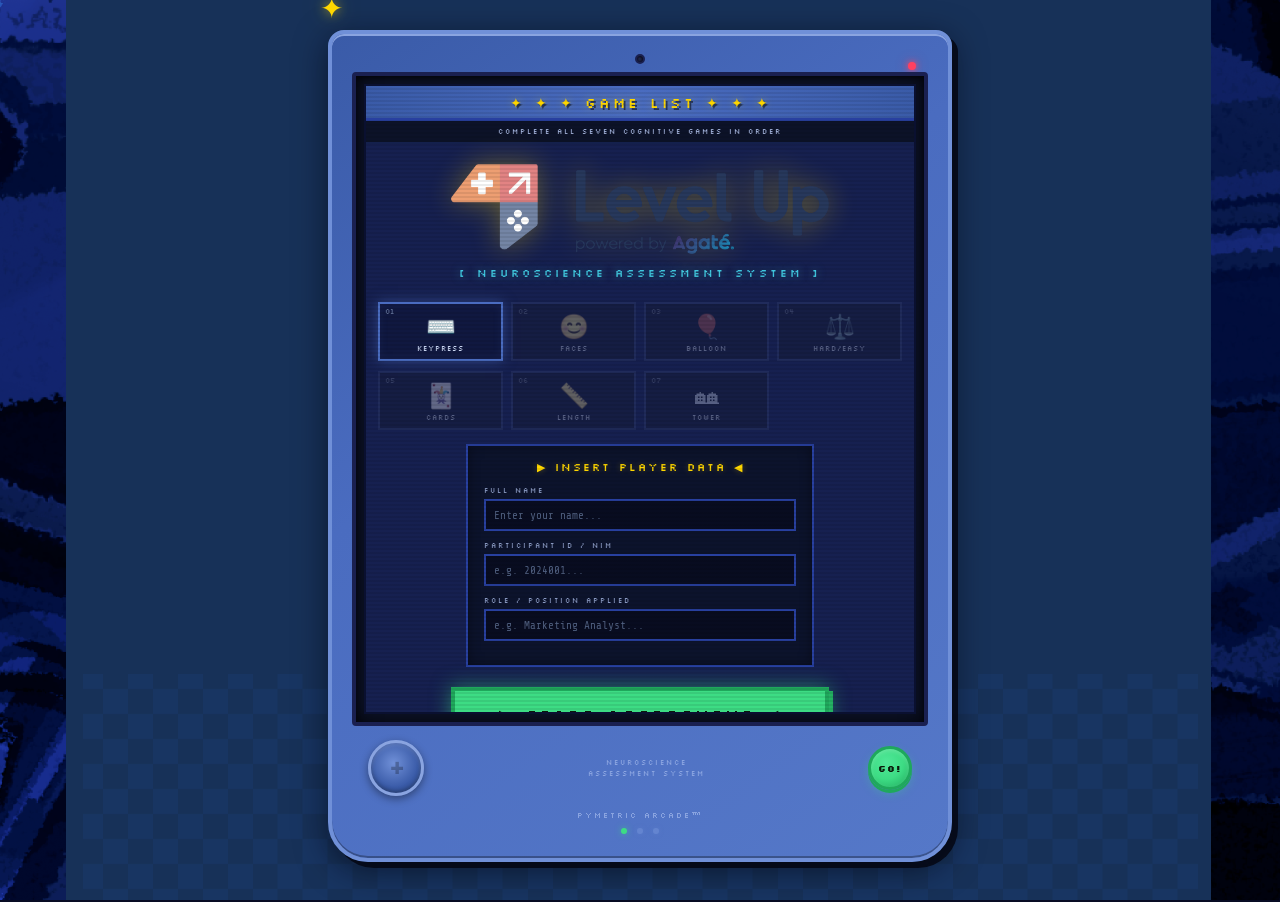
==== commit 849ae60f: "redesign: GBA pixel-art theme, PNG assets, design system - Migrate color system from --color-pixel-*" ====
--- a/assessment.html
+++ b/assessment.html
@@ -6,24 +6,33 @@
   <title>PYMETRIC ARCADE — Assessment</title>
   <link rel="stylesheet" href="css/arcade.css"/>
   <style>
-    body { background: #080814; overflow-x: hidden; }
+    body {
+      background: var(--gba-bg-deep);
+      background-image: url('assets/ui/background.png');
+      background-size: cover;
+      background-position: center;
+      background-attachment: fixed;
+      background-blend-mode: overlay;
+      image-rendering: pixelated;
+      overflow-x: hidden;
+    }
 
     /* ── Layout ── */
     #assessment-wrap { display: flex; min-height: 100vh; flex-direction: column; }
     #top-bar {
-      background: var(--color-pixel-black);
-      border-bottom: 4px solid var(--color-pixel-blue);
+      background: var(--gba-bg-deep);
+      border-bottom: 4px solid var(--gba-frame-mid);
       padding: 10px 16px;
       display: flex; align-items: center; justify-content: space-between;
       flex-wrap: wrap; gap: 8px; position: sticky; top: 0; z-index: 100;
     }
     #top-bar .logo {
       font-family: var(--font-pixel); font-size: 14px;
-      color: var(--color-pixel-yellow); letter-spacing: 2px;
+      color: var(--gba-gold); letter-spacing: 2px;
     }
     #player-info-bar { display: flex; align-items: center; gap: 12px; flex-wrap: wrap; }
-    #player-info-bar span { font-family: var(--font-pixel); font-size: 10px; color: var(--color-pixel-lightGray); letter-spacing: 1px; }
-    #player-info-bar b { color: var(--color-pixel-white); }
+    #player-info-bar span { font-family: var(--font-pixel); font-size: 10px; color: var(--gba-text-dim); letter-spacing: 1px; }
+    #player-info-bar b { color: var(--gba-text); }
 
     #main-body { display: flex; flex: 1; gap: 0; }
 
@@ -31,13 +40,17 @@
     #sidebar {
       width: 220px; min-width: 220px;
       background: rgba(0,0,0,0.5);
-      border-right: 4px solid var(--color-pixel-gray);
+      background-image: url('assets/ui/scrollable-content.png');
+      background-size: cover;
+      background-blend-mode: overlay;
+      image-rendering: pixelated;
+      border-right: 4px solid var(--gba-card-border);
       padding: 16px 0; display: flex; flex-direction: column;
     }
     #sidebar h3 {
       font-family: var(--font-pixel); font-size: 10px;
-      color: var(--color-pixel-lightGray); letter-spacing: 2px;
-      padding: 0 16px 10px; border-bottom: 3px solid var(--color-pixel-gray);
+      color: var(--gba-text-dim); letter-spacing: 2px;
+      padding: 0 16px 10px; border-bottom: 3px solid var(--gba-card-border);
       margin-bottom: 8px;
     }
     .sidebar-game-item {
@@ -46,14 +59,14 @@
       border-left: 4px solid transparent;
     }
     .sidebar-game-item.active {
-      background: rgba(65,105,225,0.15);
-      border-left-color: var(--color-pixel-blue);
-      color: var(--color-pixel-blue);
+      background: rgba(74,108,192,0.15);
+      border-left-color: var(--gba-frame-mid);
+      color: var(--gba-frame-mid);
     }
     .sidebar-game-item.done {
-      background: rgba(46,204,113,0.08);
-      border-left-color: var(--color-pixel-green);
-      color: var(--color-pixel-green);
+      background: rgba(61,220,132,0.08);
+      border-left-color: var(--gba-green);
+      color: var(--gba-green);
     }
     .sidebar-game-item.locked { opacity: 0.4; }
     .s-num {
@@ -61,16 +74,19 @@
       width: 22px; height: 22px; border: 2px solid currentColor;
       display: flex; align-items: center; justify-content: center; flex-shrink: 0;
     }
+    .s-icon { width: 18px; height: 18px; image-rendering: pixelated; opacity: 0.7; flex-shrink: 0; }
+    .sidebar-game-item.active .s-icon { opacity: 1; }
+    .sidebar-game-item.done .s-icon { opacity: 1; filter: hue-rotate(90deg) brightness(1.2); }
     .s-label { font-family: var(--font-pixel); font-size: 9px; letter-spacing: 1px; }
 
     /* Sidebar score summary */
     #sidebar-score {
       margin-top: auto; padding: 16px;
-      border-top: 3px solid var(--color-pixel-gray);
+      border-top: 3px solid var(--gba-card-border);
     }
     .ss-row { display: flex; justify-content: space-between; margin-bottom: 6px; }
-    .ss-label { font-family: var(--font-pixel); font-size: 9px; color: var(--color-pixel-lightGray); letter-spacing: 1px; }
-    .ss-val   { font-family: var(--font-pixel); font-size: 10px; color: var(--color-pixel-yellow); }
+    .ss-label { font-family: var(--font-pixel); font-size: 9px; color: var(--gba-text-dim); letter-spacing: 1px; }
+    .ss-val   { font-family: var(--font-pixel); font-size: 10px; color: var(--gba-gold); }
 
     /* Game area */
     #game-area { flex: 1; padding: 20px; overflow-y: auto; }
@@ -86,21 +102,61 @@
     .game-intro-header .big-icon { font-size: 72px; margin-bottom: 8px; }
     .game-intro-header h2 {
       font-family: var(--font-pixel); font-size: 24px;
-      color: var(--color-pixel-yellow); letter-spacing: 3px; margin-bottom: 6px;
-    }
-    .game-intro-header p { color: var(--color-pixel-lightGray); font-size: 13px; line-height: 1.8; max-width: 600px; margin: 0 auto; }
+      color: var(--gba-gold); letter-spacing: 3px; margin-bottom: 6px;
+    }
+    .game-intro-header p { color: var(--gba-text-dim); font-size: 13px; line-height: 1.8; max-width: 600px; margin: 0 auto; }
+
+    /* Button PNG asset states */
+    .btn {
+      background-image: url('assets/ui/btn-default-1.png');
+      background-size: cover;
+      background-position: center;
+      background-repeat: no-repeat;
+      image-rendering: pixelated;
+    }
+    .btn:hover {
+      background-image: url('assets/ui/btn-hover.png');
+    }
+    .btn:active, .btn.pressed {
+      background-image: url('assets/ui/btn-pressed.png');
+    }
+    .btn.selected, .btn:focus {
+      background-image: url('assets/ui/btn-selected.png');
+    }
+    .btn-primary {
+      background-image: url('assets/ui/btn-default-2.png');
+    }
+    .btn-success {
+      background-image: url('assets/ui/btn-default-3.png');
+    }
+    .btn-danger {
+      background-image: url('assets/ui/btn-default-4.png');
+    }
+    .btn-primary:hover, .btn-success:hover, .btn-danger:hover {
+      background-image: url('assets/ui/btn-hover-1.png');
+    }
+    .btn-primary:active, .btn-success:active, .btn-danger:active {
+      background-image: url('assets/ui/btn-pressed-1.png');
+    }
+    .btn-primary:focus, .btn-success:focus, .btn-danger:focus {
+      background-image: url('assets/ui/btn-selected-1.png');
+    }
 
     /* Game container */
     .game-panel {
       max-width: 820px; margin: 0 auto;
-      background: #0d0d1a; border: 4px solid var(--color-pixel-blue);
-      box-shadow: inset 0 0 40px rgba(65,105,225,0.08), var(--shadow-pixel-glow-blue);
+      background: var(--gba-card-bg); border: 4px solid var(--gba-frame-mid);
+      box-shadow: inset 0 0 40px rgba(74,108,192,0.08), var(--shadow-pixel-glow-blue);
       padding: 24px; position: relative;
+      border-image-source: url('assets/ui/gba-frame.png');
+      border-image-slice: 12;
+      border-image-repeat: stretch;
+      image-rendering: pixelated;
     }
     .game-hud {
       display: flex; justify-content: space-between; align-items: center;
       margin-bottom: 16px; padding-bottom: 12px;
-      border-bottom: 3px solid var(--color-pixel-gray);
+      border-bottom: 3px solid var(--gba-card-border);
       flex-wrap: wrap; gap: 8px;
     }
 
@@ -110,8 +166,8 @@
     }
     #screen-done h2 {
       font-family: var(--font-pixel); font-size: 32px;
-      color: var(--color-pixel-green); letter-spacing: 4px; margin-bottom: 20px;
-      text-shadow: 0 0 20px rgba(46,204,113,0.5);
+      color: var(--gba-green); letter-spacing: 4px; margin-bottom: 20px;
+      text-shadow: 0 0 20px rgba(61,220,132,0.5);
     }
     .final-table-wrap { max-width: 700px; margin: 0 auto; }
 
@@ -119,33 +175,33 @@
     .lobby-wrap { padding: 16px 20px; max-width: 920px; margin: 0 auto; }
     .lobby-header {
       text-align: center; padding: 14px;
-      border: 4px solid var(--color-pixel-yellow);
-      background: rgba(255,211,42,0.04);
-      box-shadow: 0 0 24px rgba(255,211,42,0.18);
+      border: 4px solid var(--gba-gold);
+      background: rgba(255,215,0,0.04);
+      box-shadow: 0 0 24px rgba(255,215,0,0.18);
       margin-bottom: 14px;
     }
     .lobby-title {
       font-family: var(--font-pixel);
       font-size: clamp(16px, 3vw, 26px);
-      color: var(--color-pixel-yellow);
+      color: var(--gba-gold);
       letter-spacing: 4px;
-      text-shadow: 0 0 18px rgba(255,211,42,0.45);
+      text-shadow: 0 0 18px rgba(255,215,0,0.45);
       margin-bottom: 5px;
     }
     .lobby-subtitle {
       font-family: var(--font-pixel); font-size: 9px;
-      color: var(--color-pixel-cyan); letter-spacing: 3px;
+      color: var(--gba-cyan); letter-spacing: 3px;
     }
     .lobby-ticker {
-      background: var(--color-pixel-blue);
-      border: 3px solid var(--color-pixel-darkBlue);
+      background: var(--gba-frame-mid);
+      border: 3px solid var(--gba-card-border);
       overflow: hidden; white-space: nowrap;
       padding: 5px 0; margin-bottom: 14px;
     }
     .lobby-ticker span {
       display: inline-block;
       font-family: var(--font-pixel); font-size: 9px;
-      color: var(--color-pixel-white); letter-spacing: 2px;
+      color: var(--gba-text); letter-spacing: 2px;
       animation: lobbyTick 22s linear infinite;
     }
     @keyframes lobbyTick { from { transform: translateX(100vw); } to { transform: translateX(-200%); } }
@@ -159,34 +215,34 @@
 
     .lobby-card {
       background: rgba(5,5,20,0.95);
-      border: 3px solid var(--color-pixel-gray);
+      border: 3px solid var(--gba-card-border);
       padding: 12px 10px; text-align: center;
       position: relative; transition: all 0.2s;
     }
     .lobby-card.next-up {
-      border-color: var(--color-pixel-yellow);
-      box-shadow: 0 0 18px rgba(255,211,42,0.35);
-      background: rgba(255,211,42,0.05);
+      border-color: var(--gba-gold);
+      box-shadow: 0 0 18px rgba(255,215,0,0.35);
+      background: rgba(255,215,0,0.05);
       animation: cardGlow 1.6s ease infinite;
     }
     @keyframes cardGlow {
-      0%,100% { box-shadow: 0 0 18px rgba(255,211,42,0.35); }
-      50%      { box-shadow: 0 0 32px rgba(255,211,42,0.65); }
+      0%,100% { box-shadow: 0 0 18px rgba(255,215,0,0.35); }
+      50%      { box-shadow: 0 0 32px rgba(255,215,0,0.65); }
     }
     .lobby-card.done {
-      border-color: var(--color-pixel-green);
-      background: rgba(46,204,113,0.07);
+      border-color: var(--gba-green);
+      background: rgba(61,220,132,0.07);
     }
     .lobby-card.locked { opacity: 0.5; }
     .lobby-card-num {
       position: absolute; top: 5px; left: 7px;
       font-family: var(--font-pixel); font-size: 8px;
-      color: var(--color-pixel-gray);
+      color: var(--gba-card-border);
     }
     .lobby-card-icon { font-size: 32px; margin: 6px 0 5px; line-height: 1; }
     .lobby-card-name {
       font-family: var(--font-pixel); font-size: 9px;
-      color: var(--color-pixel-white); letter-spacing: 1px; margin-bottom: 5px;
+      color: var(--gba-text); letter-spacing: 1px; margin-bottom: 5px;
     }
     .lobby-card-tags { display: flex; flex-wrap: wrap; gap: 3px; justify-content: center; margin-bottom: 6px; }
     .lobby-card-tags .badge { font-size: 7px; padding: 2px 4px; }
@@ -194,46 +250,46 @@
       font-family: var(--font-pixel); font-size: 8px; letter-spacing: 1px;
       padding: 2px 6px; border: 2px solid currentColor; display: inline-block;
     }
-    .lcs-next   { color: var(--color-pixel-yellow); }
-    .lcs-locked { color: var(--color-pixel-gray); }
-    .lcs-done   { color: var(--color-pixel-green); }
+    .lcs-next   { color: var(--gba-gold); }
+    .lcs-locked { color: var(--gba-card-border); }
+    .lcs-done   { color: var(--gba-green); }
 
     .lobby-bottom {
       display: flex; gap: 18px; align-items: center;
       justify-content: center; flex-wrap: wrap;
     }
     .lobby-player-box {
-      background: rgba(0,0,0,0.5); border: 3px solid var(--color-pixel-blue);
+      background: rgba(0,0,0,0.5); border: 3px solid var(--gba-frame-mid);
       padding: 14px 20px; min-width: 200px;
-      box-shadow: 0 0 14px rgba(65,105,225,0.25);
+      box-shadow: 0 0 14px rgba(74,108,192,0.25);
     }
     .lobby-player-label {
       font-family: var(--font-pixel); font-size: 8px;
-      color: var(--color-pixel-blue); letter-spacing: 3px; margin-bottom: 5px;
+      color: var(--gba-frame-mid); letter-spacing: 3px; margin-bottom: 5px;
     }
     .lobby-player-name {
       font-family: var(--font-pixel); font-size: 13px;
-      color: var(--color-pixel-white); letter-spacing: 2px; margin-bottom: 5px;
+      color: var(--gba-text); letter-spacing: 2px; margin-bottom: 5px;
     }
     .lobby-proctor-warn {
       font-family: var(--font-pixel); font-size: 8px;
-      color: var(--color-pixel-red); letter-spacing: 1px;
+      color: var(--gba-red); letter-spacing: 1px;
     }
     .lobby-start-wrap { text-align: center; }
     .lobby-note {
       font-family: var(--font-pixel); font-size: 8px;
-      color: var(--color-pixel-gray); letter-spacing: 1px; margin-top: 7px;
+      color: var(--gba-card-border); letter-spacing: 1px; margin-top: 7px;
     }
     .lobby-coin {
       font-family: var(--font-pixel); font-size: 9px;
-      color: var(--color-pixel-yellow); letter-spacing: 2px;
+      color: var(--gba-gold); letter-spacing: 2px;
       margin-top: 5px; animation: pulse 1.5s ease infinite;
     }
 
     /* ── Warning count in top bar ── */
     #warn-counter {
       font-family: var(--font-pixel); font-size: 10px;
-      color: var(--color-pixel-red); letter-spacing: 1px;
+      color: var(--gba-red); letter-spacing: 1px;
     }
     #warn-counter.anim-pulse { animation: pulse 0.8s ease infinite; }
 
@@ -242,7 +298,7 @@
     ════════════════════════════════════ */
     #arcade-splash {
       position: fixed; inset: 0; z-index: 9999;
-      background: #020208;
+      background: #040818;
       display: flex; align-items: center; justify-content: center;
       cursor: pointer; overflow: hidden;
       transition: opacity 0.1s;
@@ -256,7 +312,7 @@
     }
     #arcade-splash.flash { animation: splash-flash 0.25s ease; }
     @keyframes splash-flash {
-      0%,100% { background: #020208; }
+      0%,100% { background: #040818; }
       50%      { background: rgba(255,210,42,0.12); }
     }
 
@@ -278,7 +334,7 @@
     /* Pixel noise flicker lines */
     .spl-glitch-line {
       position: absolute; left: 0; right: 0; height: 2px;
-      background: rgba(65,105,225,0.25); pointer-events: none; z-index: 4;
+      background: rgba(74,108,192,0.25); pointer-events: none; z-index: 4;
       animation: glitch-move 6s linear infinite;
     }
     .spl-glitch-line:nth-child(2) { animation-delay: -2.5s; opacity: 0.4; }
@@ -299,14 +355,14 @@
     /* Scrolling top ticker */
     .spl-ticker-wrap {
       width: 100%; overflow: hidden;
-      border-top: 2px solid var(--color-pixel-gray);
-      border-bottom: 2px solid var(--color-pixel-gray);
+      border-top: 2px solid var(--gba-card-border);
+      border-bottom: 2px solid var(--gba-card-border);
       padding: 4px 0;
     }
     .spl-ticker {
       display: inline-block; white-space: nowrap;
       font-family: var(--font-pixel); font-size: 8px;
-      color: var(--color-pixel-gray); letter-spacing: 2px;
+      color: var(--gba-card-border); letter-spacing: 2px;
       animation: ticker-scroll 14s linear infinite;
     }
     @keyframes ticker-scroll {
@@ -327,23 +383,23 @@
 
     /* Pixel frame box */
     .spl-frame {
-      border: 3px solid var(--color-pixel-blue);
+      border: 3px solid var(--gba-frame-mid);
       padding: 16px 28px; width: 100%; box-sizing: border-box;
-      background: rgba(65,105,225,0.05);
-      box-shadow: 0 0 24px rgba(65,105,225,0.35),
-                  inset 0 0 16px rgba(65,105,225,0.06);
+      background: rgba(74,108,192,0.05);
+      box-shadow: 0 0 24px rgba(74,108,192,0.35),
+                  inset 0 0 16px rgba(74,108,192,0.06);
       position: relative;
     }
     .spl-frame::before { content: '◼ ◼ ◼'; position: absolute; top: -9px; left: 50%; transform: translateX(-50%);
-      font-size: 8px; color: var(--color-pixel-yellow); background: #020208; padding: 0 8px; letter-spacing: 6px; }
+      font-size: 8px; color: var(--gba-gold); background: #040818; padding: 0 8px; letter-spacing: 6px; }
     .spl-frame::after  { content: '◼ ◼ ◼'; position: absolute; bottom: -9px; left: 50%; transform: translateX(-50%);
-      font-size: 8px; color: var(--color-pixel-yellow); background: #020208; padding: 0 8px; letter-spacing: 6px; }
+      font-size: 8px; color: var(--gba-gold); background: #040818; padding: 0 8px; letter-spacing: 6px; }
 
     .spl-player-line {
       font-family: var(--font-pixel); font-size: 11px; letter-spacing: 2px;
-      color: var(--color-pixel-yellow); margin-bottom: 10px;
-    }
-    .spl-player-line span { color: var(--color-pixel-white); }
+      color: var(--gba-gold); margin-bottom: 10px;
+    }
+    .spl-player-line span { color: var(--gba-text); }
 
     .spl-game-list {
       display: flex; flex-wrap: wrap; justify-content: center;
@@ -351,23 +407,23 @@
     }
     .spl-game-tag {
       font-family: var(--font-pixel); font-size: 8px; letter-spacing: 1px;
-      color: var(--color-pixel-blue);
-      border: 1px solid rgba(65,105,225,0.4); padding: 3px 7px;
+      color: var(--gba-frame-mid);
+      border: 1px solid rgba(74,108,192,0.4); padding: 3px 7px;
     }
 
     /* INSERT COIN */
     .spl-insert-coin {
       font-family: var(--font-pixel); font-size: clamp(18px, 5vw, 30px);
-      color: var(--color-pixel-yellow); letter-spacing: 4px;
+      color: var(--gba-gold); letter-spacing: 4px;
       text-shadow: 0 0 18px rgba(255,210,42,0.8), 0 0 40px rgba(255,210,42,0.3);
       animation: blink-coin 1s step-start infinite;
     }
     @keyframes blink-coin { 0%,49%{opacity:1;} 50%,100%{opacity:0;} }
-    .spl-insert-coin.locked { animation: none; opacity: 1; color: var(--color-pixel-green); }
+    .spl-insert-coin.locked { animation: none; opacity: 1; color: var(--gba-green); }
 
     .spl-sub {
       font-family: var(--font-pixel); font-size: 9px;
-      color: var(--color-pixel-lightGray); letter-spacing: 2px;
+      color: var(--gba-text-dim); letter-spacing: 2px;
       animation: pulse 2.5s ease infinite;
     }
 
@@ -377,15 +433,15 @@
     }
     .spl-slot-body {
       width: 64px; height: 34px;
-      border: 3px solid var(--color-pixel-gray); border-radius: 6px;
+      border: 3px solid var(--gba-card-border); border-radius: 6px;
       background: rgba(0,0,0,0.6);
       display: flex; flex-direction: column; align-items: center; justify-content: center;
       gap: 3px; position: relative;
       box-shadow: inset 0 2px 8px rgba(0,0,0,0.8);
     }
-    .spl-slot-body.active { border-color: var(--color-pixel-yellow); box-shadow: 0 0 12px rgba(255,210,42,0.5), inset 0 2px 8px rgba(0,0,0,0.8); }
-    .spl-slot-slit { width: 28px; height: 3px; background: var(--color-pixel-gray); border-radius: 2px; }
-    .spl-slot-label { font-family: var(--font-pixel); font-size: 6px; color: var(--color-pixel-gray); letter-spacing: 1px; }
+    .spl-slot-body.active { border-color: var(--gba-gold); box-shadow: 0 0 12px rgba(255,210,42,0.5), inset 0 2px 8px rgba(0,0,0,0.8); }
+    .spl-slot-slit { width: 28px; height: 3px; background: var(--gba-card-border); border-radius: 2px; }
+    .spl-slot-label { font-family: var(--font-pixel); font-size: 6px; color: var(--gba-card-border); letter-spacing: 1px; }
 
     /* Coin drop animation */
     #spl-coin-drop {
@@ -405,7 +461,7 @@
 
     .spl-copyright {
       font-family: var(--font-pixel); font-size: 7px;
-      color: var(--color-pixel-gray); letter-spacing: 1px; opacity: 0.45;
+      color: var(--gba-card-border); letter-spacing: 1px; opacity: 0.45;
     }
   </style>
 </head>
@@ -490,12 +546,12 @@
     </div>
     <div style="display:flex;align-items:center;gap:12px;">
       <button id="btn-mute" onclick="toggleMute()" title="Toggle Sound"
-        style="background:none;border:2px solid var(--color-pixel-gray);color:var(--color-pixel-lightGray);font-family:var(--font-pixel);font-size:11px;padding:4px 10px;cursor:pointer;letter-spacing:1px;transition:all 0.2s;"
-        onmouseover="this.style.borderColor='var(--color-pixel-yellow)';this.style.color='var(--color-pixel-yellow)'"
-        onmouseout="this.style.borderColor='var(--color-pixel-gray)';this.style.color='var(--color-pixel-lightGray)'">
+        style="background:none;border:2px solid var(--gba-card-border);color:var(--gba-text-dim);font-family:var(--font-pixel);font-size:11px;padding:4px 10px;cursor:pointer;letter-spacing:1px;transition:all 0.2s;"
+        onmouseover="this.style.borderColor='var(--gba-gold)';this.style.color='var(--gba-gold)'"
+        onmouseout="this.style.borderColor='var(--gba-card-border)';this.style.color='var(--gba-text-dim)'">
         🔊 SFX
       </button>
-      <div style="font-family:var(--font-pixel);font-size:10px;color:var(--color-pixel-green);letter-spacing:1px;">
+      <div style="font-family:var(--font-pixel);font-size:10px;color:var(--gba-green);letter-spacing:1px;">
         🔒 PROCTORED SESSION
       </div>
     </div>
@@ -508,28 +564,28 @@
     <div id="sidebar">
       <h3>▶ GAMES</h3>
       <div class="sidebar-game-item locked" id="sidebar-1" data-game="1">
-        <div class="s-num">1</div><div class="s-label">BALLOON</div>
+        <div class="s-num">1</div><img src="assets/icons/union-6.png" alt="" class="s-icon"><div class="s-label">BALLOON</div>
       </div>
       <div class="sidebar-game-item locked" id="sidebar-2" data-game="2">
-        <div class="s-num">2</div><div class="s-label">TOWER</div>
+        <div class="s-num">2</div><img src="assets/icons/union-9.png" alt="" class="s-icon"><div class="s-label">TOWER</div>
       </div>
       <div class="sidebar-game-item locked" id="sidebar-3" data-game="3">
-        <div class="s-num">3</div><div class="s-label">KEYPRESS</div>
+        <div class="s-num">3</div><img src="assets/icons/union-2.png" alt="" class="s-icon"><div class="s-label">KEYPRESS</div>
       </div>
       <div class="sidebar-game-item locked" id="sidebar-4" data-game="4">
-        <div class="s-num">4</div><div class="s-label">HARD/EASY</div>
+        <div class="s-num">4</div><img src="assets/icons/union-8.png" alt="" class="s-icon"><div class="s-label">HARD/EASY</div>
       </div>
       <div class="sidebar-game-item locked" id="sidebar-5" data-game="5">
-        <div class="s-num">5</div><div class="s-label">LENGTHS</div>
+        <div class="s-num">5</div><img src="assets/icons/union-10.png" alt="" class="s-icon"><div class="s-label">LENGTHS</div>
       </div>
       <div class="sidebar-game-item locked" id="sidebar-6" data-game="6">
-        <div class="s-num">6</div><div class="s-label">FACES</div>
+        <div class="s-num">6</div><img src="assets/icons/union-4.png" alt="" class="s-icon"><div class="s-label">FACES</div>
       </div>
 
       <div id="sidebar-score">
         <div class="ss-row"><span class="ss-label">GAME</span><span class="ss-val" id="ss-current">—</span></div>
         <div class="ss-row"><span class="ss-label">PROGRESS</span><span class="ss-val" id="ss-progress">0/6</span></div>
-        <div class="ss-row"><span class="ss-label">WARNINGS</span><span class="ss-val" id="ss-warnings" style="color:var(--color-pixel-red)">0</span></div>
+        <div class="ss-row"><span class="ss-label">WARNINGS</span><span class="ss-val" id="ss-warnings" style="color:var(--gba-red)">0</span></div>
       </div>
 
       <!-- DEV CHEAT: skip current game -->
@@ -537,12 +593,12 @@
         <button onclick="window.pymetricCheatSkip && window.pymetricCheatSkip()"
           title="DEV: Skip current game (Ctrl+Shift+X)"
           style="width:100%;font-family:var(--font-pixel);font-size:8px;letter-spacing:1px;
-                 padding:5px 0;background:rgba(255,71,87,0.12);border:1px dashed var(--color-pixel-red);
-                 color:var(--color-pixel-red);cursor:pointer;opacity:0.65;transition:opacity 0.2s;"
+                 padding:5px 0;background:rgba(255,107,138,0.12);border:1px dashed var(--gba-red);
+                 color:var(--gba-red);cursor:pointer;opacity:0.65;transition:opacity 0.2s;"
           onmouseover="this.style.opacity='1'" onmouseout="this.style.opacity='0.65'">
           ⏭ DEV: SKIP GAME
         </button>
-        <div style="font-family:var(--font-pixel);font-size:7px;color:var(--color-pixel-gray);
+        <div style="font-family:var(--font-pixel);font-size:7px;color:var(--gba-card-border);
                     letter-spacing:1px;text-align:center;margin-top:4px;">
           CTRL+SHIFT+X
         </div>
@@ -559,15 +615,15 @@
         <div style="max-width:760px;margin:0 auto;padding:28px 20px;">
           <div style="text-align:center;margin-bottom:18px;">
             <div style="font-size:44px;margin-bottom:6px;">🔒</div>
-            <h2 style="font-family:var(--font-pixel);font-size:20px;color:var(--color-pixel-yellow);letter-spacing:4px;margin-bottom:4px;">SYSTEM CHECK</h2>
-            <p style="font-family:var(--font-pixel);font-size:9px;color:var(--color-pixel-lightGray);letter-spacing:2px;">VERIFYING ENVIRONMENT BEFORE ASSESSMENT</p>
+            <h2 style="font-family:var(--font-pixel);font-size:20px;color:var(--gba-gold);letter-spacing:4px;margin-bottom:4px;">SYSTEM CHECK</h2>
+            <p style="font-family:var(--font-pixel);font-size:9px;color:var(--gba-text-dim);letter-spacing:2px;">VERIFYING ENVIRONMENT BEFORE ASSESSMENT</p>
           </div>
 
           <!-- Dino Runner (plays during loading) -->
           <div style="text-align:center;margin-bottom:16px;">
-            <div style="font-family:var(--font-pixel);font-size:8px;color:var(--color-pixel-gray);letter-spacing:2px;margin-bottom:5px;">MINI ARCADE — PRESS SPACE OR CLICK TO JUMP WHILE CHECKING...</div>
+            <div style="font-family:var(--font-pixel);font-size:8px;color:var(--gba-card-border);letter-spacing:2px;margin-bottom:5px;">MINI ARCADE — PRESS SPACE OR CLICK TO JUMP WHILE CHECKING...</div>
             <canvas id="dino-canvas" width="520" height="110"
-              style="border:3px solid var(--color-pixel-blue);background:#080814;max-width:100%;cursor:pointer;image-rendering:pixelated;display:block;margin:0 auto;"></canvas>
+              style="border:3px solid var(--gba-frame-mid);background:var(--gba-bg-deep);max-width:100%;cursor:pointer;image-rendering:pixelated;display:block;margin:0 auto;"></canvas>
           </div>
 
           <!-- Two-column layout: checks + device info -->
@@ -609,9 +665,9 @@
 
           <!-- Device info panel (right column) -->
           <div id="device-info-panel" style="display:none;min-width:210px;flex:0 0 210px;
-            background:rgba(0,0,0,0.4);border:2px solid var(--color-pixel-gray);padding:10px 12px;">
-            <div style="font-family:var(--font-pixel);font-size:8px;color:var(--color-pixel-blue);
-              letter-spacing:2px;margin-bottom:8px;border-bottom:2px solid var(--color-pixel-gray);padding-bottom:5px;">
+            background:rgba(0,0,0,0.4);border:2px solid var(--gba-card-border);padding:10px 12px;">
+            <div style="font-family:var(--font-pixel);font-size:8px;color:var(--gba-frame-mid);
+              letter-spacing:2px;margin-bottom:8px;border-bottom:2px solid var(--gba-card-border);padding-bottom:5px;">
               ▶ DEVICE SPECS
             </div>
             <!-- Populated by JS -->
@@ -624,7 +680,7 @@
             <button class="btn btn-primary" id="btn-share-screen" onclick="triggerScreenShare()" style="display:none;">
               📺 SHARE YOUR SCREEN
             </button>
-            <div id="share-hint" style="font-family:var(--font-pixel);font-size:9px;color:var(--color-pixel-lightGray);letter-spacing:1px;margin-top:6px;display:none;">
+            <div id="share-hint" style="font-family:var(--font-pixel);font-size:9px;color:var(--gba-text-dim);letter-spacing:1px;margin-top:6px;display:none;">
               SELECT YOUR ENTIRE SCREEN (NOT A WINDOW OR TAB)
             </div>
           </div>
@@ -634,12 +690,12 @@
             <button class="btn btn-success btn-lg" id="btn-proceed" onclick="proceedToAssessment()" style="display:none;">
               ▶ PROCEED TO ASSESSMENT
             </button>
-            <div id="check-note" style="font-family:var(--font-pixel);font-size:9px;color:var(--color-pixel-gray);letter-spacing:1px;margin-top:10px;display:none;">
+            <div id="check-note" style="font-family:var(--font-pixel);font-size:9px;color:var(--gba-card-border);letter-spacing:1px;margin-top:10px;display:none;">
               SOME CHECKS FAILED — SESSION WILL BE FLAGGED
             </div>
           </div>
 
-          <div id="init-status" style="font-family:var(--font-pixel);font-size:10px;color:var(--color-pixel-blue);letter-spacing:2px;text-align:center;margin-top:16px;">
+          <div id="init-status" style="font-family:var(--font-pixel);font-size:10px;color:var(--gba-frame-mid);letter-spacing:2px;text-align:center;margin-top:16px;">
             STARTING CHECKS...
           </div>
         </div>
@@ -648,20 +704,20 @@
           .check-item {
             display:flex; align-items:center; gap:12px;
             padding:10px 16px;
-            border:3px solid var(--color-pixel-gray);
+            border:3px solid var(--gba-card-border);
             background:rgba(0,0,0,0.3);
             font-family:var(--font-pixel); font-size:11px; letter-spacing:1px;
             transition:all 0.3s ease;
           }
-          .check-item.pass { border-color:var(--color-pixel-green); background:rgba(46,204,113,0.08); }
-          .check-item.fail { border-color:var(--color-pixel-red);   background:rgba(255,71,87,0.08); }
-          .check-item.warn { border-color:var(--color-pixel-yellow); background:rgba(255,211,42,0.08); }
+          .check-item.pass { border-color:var(--gba-green); background:rgba(61,220,132,0.08); }
+          .check-item.fail { border-color:var(--gba-red);   background:rgba(255,107,138,0.08); }
+          .check-item.warn { border-color:var(--gba-gold); background:rgba(255,215,0,0.08); }
           .chk-icon { font-size:16px; flex-shrink:0; }
-          .chk-label { flex:1; color:var(--color-pixel-lightGray); }
-          .chk-status { font-size:10px; color:var(--color-pixel-gray); }
-          .check-item.pass .chk-status { color:var(--color-pixel-green); }
-          .check-item.fail .chk-status { color:var(--color-pixel-red); }
-          .check-item.warn .chk-status { color:var(--color-pixel-yellow); }
+          .chk-label { flex:1; color:var(--gba-text-dim); }
+          .chk-status { font-size:10px; color:var(--gba-card-border); }
+          .check-item.pass .chk-status { color:var(--gba-green); }
+          .check-item.fail .chk-status { color:var(--gba-red); }
+          .check-item.warn .chk-status { color:var(--gba-gold); }
         </style>
       </div>
 
@@ -675,14 +731,14 @@
           <p id="intro-desc">Description</p>
         </div>
         <div class="game-panel" style="max-width:640px;">
-          <div style="font-family:var(--font-pixel);font-size:12px;color:var(--color-pixel-lightGray);letter-spacing:1px;margin-bottom:14px;">
+          <div style="font-family:var(--font-pixel);font-size:12px;color:var(--gba-text-dim);letter-spacing:1px;margin-bottom:14px;">
             📋 INSTRUCTIONS
           </div>
-          <div id="intro-instructions" class="instruction-box"></div>
+          <div id="intro-instructions" class="instruction-box" style="background-image:url('assets/games/faces/rules-panel.png');background-size:cover;background-position:center;background-repeat:no-repeat;background-blend-mode:overlay;image-rendering:pixelated;"></div>
           <div style="text-align:center; margin-top:20px;">
             <button class="btn btn-success btn-lg" id="btnBeginGame">▶ BEGIN GAME</button>
           </div>
-          <div style="font-family:var(--font-pixel);font-size:9px;color:var(--color-pixel-gray);letter-spacing:1px;margin-top:10px;text-align:center;">
+          <div style="font-family:var(--font-pixel);font-size:9px;color:var(--gba-card-border);letter-spacing:1px;margin-top:10px;text-align:center;">
             PRESS SPACE OR CLICK TO START
           </div>
         </div>
@@ -693,7 +749,7 @@
       <!-- ══════════════════════════════ -->
       <div class="game-screen" id="screen-lobby">
         <div class="lobby-wrap">
-          <div class="lobby-header">
+          <div class="lobby-header" style="background-image:url('assets/ui/gba-frame-small.png');background-size:cover;background-position:center;background-repeat:no-repeat;background-blend-mode:overlay;image-rendering:pixelated;">
             <div class="lobby-title">▶ MISSION SELECT ◀</div>
             <div class="lobby-subtitle">COMPLETE ALL 6 COGNITIVE ASSESSMENT GAMES IN ORDER</div>
           </div>
@@ -712,7 +768,7 @@
             </div>
             <div class="lobby-start-wrap">
               <button class="btn btn-success btn-lg" onclick="window.PymetricApp.startMission()"
-                style="font-size:15px;padding:14px 44px;letter-spacing:3px;">
+                style="font-size:15px;padding:14px 44px;letter-spacing:3px;background-image:url('assets/ui/btn-start.png');background-size:cover;background-position:center;background-repeat:no-repeat;image-rendering:pixelated;">
                 ▶ START ASSESSMENT
               </button>
               <div class="lobby-note">GAMES PLAYED IN SEQUENCE — NO SKIP ALLOWED</div>
@@ -732,7 +788,7 @@
           <div class="game-hud">
             <div>
               <div class="score-label">ROUND</div>
-              <div style="font-family:var(--font-pixel);font-size:18px;color:var(--color-pixel-white);" id="bal-round">1 / 3</div>
+              <div style="font-family:var(--font-pixel);font-size:18px;color:var(--gba-text);" id="bal-round">1 / 3</div>
             </div>
             <div style="text-align:center;">
               <div class="score-label">ROUND EARNINGS</div>
@@ -744,6 +800,9 @@
             </div>
           </div>
           <div class="balloon-container" id="balloon-area">
+            <!-- Pixel art balloon decoration -->
+            <img src="assets/games/balloon/balloon-red.png" alt="" class="balloon-pixel-art" style="position:absolute;top:8px;right:12px;width:40px;height:auto;image-rendering:pixelated;opacity:0.5;pointer-events:none;">
+            <img src="assets/games/balloon/balloon-gray.png" alt="" class="balloon-pixel-art" style="position:absolute;top:8px;left:12px;width:32px;height:auto;image-rendering:pixelated;opacity:0.35;pointer-events:none;">
             <svg id="balloon-svg" class="balloon-svg" width="160" height="200" viewBox="0 0 160 200" onclick="balloonPump()">
               <ellipse id="balloon-body" cx="80" cy="90" rx="60" ry="70" fill="#ff4757"/>
               <ellipse cx="60" cy="70" rx="15" ry="10" fill="rgba(255,255,255,0.25)"/>
@@ -751,7 +810,7 @@
               <polygon points="75,158 85,158 80,168" fill="#888"/>
             </svg>
             <div id="balloon-explosion-area"></div>
-            <div id="balloon-pump-count" style="position:absolute;top:10px;left:50%;transform:translateX(-50%);font-family:var(--font-pixel);font-size:11px;color:var(--color-pixel-lightGray);letter-spacing:1px;"></div>
+            <div id="balloon-pump-count" style="position:absolute;top:10px;left:50%;transform:translateX(-50%);font-family:var(--font-pixel);font-size:11px;color:var(--gba-text-dim);letter-spacing:1px;"></div>
           </div>
           <div style="display:flex;gap:12px;justify-content:center;margin-top:16px;">
             <button class="btn btn-danger btn-lg" id="btnPump" onclick="balloonPump()">💨 PUMP (+Rp 500)</button>
@@ -765,13 +824,16 @@
 
       <!-- GAME 2: TOWER -->
       <div class="game-screen" id="screen-game-2">
-        <div class="game-panel">
+        <div class="game-panel" style="position:relative;">
+          <!-- Decorative tower assets -->
+          <img src="assets/games/tower/tower-white.png" alt="" style="position:absolute;top:8px;right:8px;width:32px;height:auto;image-rendering:pixelated;opacity:0.15;pointer-events:none;">
+          <img src="assets/games/tower/disk-states.png" alt="" style="position:absolute;bottom:8px;left:8px;width:48px;height:auto;image-rendering:pixelated;opacity:0.12;pointer-events:none;">
           <div class="game-hud">
             <div><div class="score-label">MOVES</div><div class="score-display" id="tower-moves">0</div></div>
-            <div style="text-align:center;"><div class="score-label">OPTIMAL</div><div style="font-family:var(--font-pixel);font-size:18px;color:var(--color-pixel-purple);">31</div></div>
+            <div style="text-align:center;"><div class="score-label">OPTIMAL</div><div style="font-family:var(--font-pixel);font-size:18px;color:var(--gba-purple);">31</div></div>
             <div style="text-align:right;"><div class="score-label">TIME</div><div class="timer-display" id="tower-timer">0:00</div></div>
           </div>
-          <div id="tower-board" class="tower-board">
+          <div id="tower-board" class="tower-board" style="background-image:url('assets/games/tower/tower-blue.png');background-size:contain;background-position:center bottom;background-repeat:no-repeat;image-rendering:pixelated;background-blend-mode:overlay;">
             <!-- Pegs rendered by JS -->
           </div>
           <div id="tower-feedback" style="font-family:var(--font-pixel);font-size:11px;text-align:center;margin-top:12px;min-height:20px;letter-spacing:1px;"></div>
@@ -787,17 +849,17 @@
         <div class="game-panel">
           <div class="game-hud">
             <div><div class="score-label">TIME LEFT</div><div class="timer-display" id="kp-timer">30</div></div>
-            <div style="text-align:right;"><div class="score-label">PRESSES</div><div id="kp-count-display" style="font-family:var(--font-pixel);font-size:32px;color:var(--color-pixel-blue);">—</div></div>
+            <div style="text-align:right;"><div class="score-label">PRESSES</div><div id="kp-count-display" style="font-family:var(--font-pixel);font-size:32px;color:var(--gba-frame-mid);">—</div></div>
           </div>
           <div class="keypress-area" id="kp-area" tabindex="0">
             <div>
               <div class="keypress-icon">⌨️</div>
-              <div style="font-family:var(--font-pixel);font-size:14px;color:var(--color-pixel-lightGray);letter-spacing:2px;margin-top:8px;text-align:center;">
+              <div style="font-family:var(--font-pixel);font-size:14px;color:var(--gba-text-dim);letter-spacing:2px;margin-top:8px;text-align:center;">
                 PRESS SPACEBAR
               </div>
             </div>
           </div>
-          <div id="kp-feedback" style="font-family:var(--font-pixel);font-size:11px;text-align:center;margin-top:12px;min-height:20px;letter-spacing:1px;color:var(--color-pixel-lightGray);"></div>
+          <div id="kp-feedback" style="font-family:var(--font-pixel);font-size:11px;text-align:center;margin-top:12px;min-height:20px;letter-spacing:1px;color:var(--gba-text-dim);"></div>
         </div>
       </div>
 
@@ -807,12 +869,12 @@
           <div class="game-hud">
             <div><div class="score-label">ROUND</div><div style="font-family:var(--font-pixel);font-size:18px;" id="he-round">1 / 12</div></div>
             <div style="text-align:center;"><div class="score-label">EARNINGS</div><div class="money-display" id="he-earnings">$0.00</div></div>
-            <div style="text-align:right;"><div class="score-label">PHASE</div><div style="font-family:var(--font-pixel);font-size:14px;color:var(--color-pixel-cyan);" id="he-phase">CHOOSE</div></div>
+            <div style="text-align:right;"><div class="score-label">PHASE</div><div style="font-family:var(--font-pixel);font-size:14px;color:var(--gba-cyan);" id="he-phase">CHOOSE</div></div>
           </div>
 
           <!-- Phase: CHOOSE -->
           <div id="he-choose-phase">
-            <div style="font-family:var(--font-pixel);font-size:11px;color:var(--color-pixel-lightGray);letter-spacing:1px;text-align:center;margin-bottom:14px;">
+            <div style="font-family:var(--font-pixel);font-size:11px;color:var(--gba-text-dim);letter-spacing:1px;text-align:center;margin-bottom:14px;">
               SELECT YOUR TASK FOR THIS ROUND
             </div>
             <div class="task-choice-grid" id="he-choices"></div>
@@ -825,8 +887,8 @@
             </div>
             <div class="keypress-area" id="he-kp-area" tabindex="0" style="height:160px;">
               <div>
-                <div style="font-family:var(--font-pixel);font-size:13px;color:var(--color-pixel-lightGray);">PRESS SPACEBAR</div>
-                <div style="font-family:var(--font-pixel);font-size:11px;color:var(--color-pixel-gray);margin-top:4px;" id="he-kp-target"></div>
+                <div style="font-family:var(--font-pixel);font-size:13px;color:var(--gba-text-dim);">PRESS SPACEBAR</div>
+                <div style="font-family:var(--font-pixel);font-size:11px;color:var(--gba-card-border);margin-top:4px;" id="he-kp-target"></div>
               </div>
             </div>
             <div style="text-align:center;margin-top:8px;">
@@ -838,7 +900,7 @@
           <div id="he-result-phase" style="display:none;text-align:center;padding:20px;">
             <div id="he-result-icon" style="font-size:60px;margin-bottom:12px;"></div>
             <div id="he-result-text" style="font-family:var(--font-pixel);font-size:16px;letter-spacing:2px;margin-bottom:8px;"></div>
-            <div id="he-result-sub"  style="font-family:var(--font-retro);font-size:12px;color:var(--color-pixel-lightGray);margin-bottom:20px;"></div>
+            <div id="he-result-sub"  style="font-family:var(--font-retro);font-size:12px;color:var(--gba-text-dim);margin-bottom:20px;"></div>
             <button class="btn btn-primary" onclick="heNextRound()">▶ NEXT ROUND</button>
           </div>
 
@@ -851,10 +913,10 @@
         <div class="game-panel">
           <div class="game-hud">
             <div><div class="score-label">QUESTION</div><div style="font-family:var(--font-pixel);font-size:18px;" id="len-qnum">1 / 20</div></div>
-            <div style="text-align:center;"><div class="score-label">CORRECT</div><div style="font-family:var(--font-pixel);font-size:18px;color:var(--color-pixel-green);" id="len-correct">0</div></div>
-            <div style="text-align:right;"><div class="score-label">AVG TIME</div><div style="font-family:var(--font-pixel);font-size:14px;color:var(--color-pixel-cyan);" id="len-avgtime">—</div></div>
-          </div>
-          <div style="font-family:var(--font-pixel);font-size:12px;color:var(--color-pixel-lightGray);text-align:center;letter-spacing:2px;margin-bottom:16px;">
+            <div style="text-align:center;"><div class="score-label">CORRECT</div><div style="font-family:var(--font-pixel);font-size:18px;color:var(--gba-green);" id="len-correct">0</div></div>
+            <div style="text-align:right;"><div class="score-label">AVG TIME</div><div style="font-family:var(--font-pixel);font-size:14px;color:var(--gba-cyan);" id="len-avgtime">—</div></div>
+          </div>
+          <div style="font-family:var(--font-pixel);font-size:12px;color:var(--gba-text-dim);text-align:center;letter-spacing:2px;margin-bottom:16px;">
             CLICK THE LONGER BAR
           </div>
           <div class="lengths-arena" id="len-arena">
@@ -869,13 +931,21 @@
         <div class="game-panel">
           <div class="game-hud">
             <div><div class="score-label">QUESTION</div><div style="font-family:var(--font-pixel);font-size:18px;" id="face-qnum">1 / 16</div></div>
-            <div style="text-align:center;"><div class="score-label">CORRECT</div><div style="font-family:var(--font-pixel);font-size:18px;color:var(--color-pixel-green);" id="face-correct">0</div></div>
-            <div style="text-align:right;"><div class="score-label">AVG TIME</div><div style="font-family:var(--font-pixel);font-size:14px;color:var(--color-pixel-cyan);" id="face-avgtime">—</div></div>
-          </div>
-          <div style="font-family:var(--font-pixel);font-size:12px;color:var(--color-pixel-lightGray);text-align:center;letter-spacing:2px;margin-bottom:16px;">
+            <div style="text-align:center;"><div class="score-label">CORRECT</div><div style="font-family:var(--font-pixel);font-size:18px;color:var(--gba-green);" id="face-correct">0</div></div>
+            <div style="text-align:right;"><div class="score-label">AVG TIME</div><div style="font-family:var(--font-pixel);font-size:14px;color:var(--gba-cyan);" id="face-avgtime">—</div></div>
+          </div>
+          <div style="font-family:var(--font-pixel);font-size:12px;color:var(--gba-text-dim);text-align:center;letter-spacing:2px;margin-bottom:16px;position:relative;">
             IDENTIFY THE EMOTION
+            <img src="assets/games/faces/face-empty.png" alt="" style="position:absolute;right:-8px;top:-4px;width:24px;height:24px;image-rendering:pixelated;opacity:0.3;">
           </div>
           <div class="face-display" id="face-stimulus">😊</div>
+          <!-- Decorative pixel art face parts -->
+          <div style="display:flex;justify-content:center;gap:8px;margin-top:8px;opacity:0.2;">
+            <img src="assets/games/faces/eyebrow-l.png" alt="" style="width:20px;height:auto;image-rendering:pixelated;">
+            <img src="assets/games/faces/nose.png" alt="" style="width:16px;height:auto;image-rendering:pixelated;">
+            <img src="assets/games/faces/mouth.png" alt="" style="width:20px;height:auto;image-rendering:pixelated;">
+            <img src="assets/games/faces/eyebrow-r.png" alt="" style="width:20px;height:auto;image-rendering:pixelated;">
+          </div>
           <div class="emotion-choices" id="face-choices" style="margin-top:16px;"></div>
           <div id="face-feedback" style="font-family:var(--font-pixel);font-size:12px;text-align:center;min-height:20px;letter-spacing:1px;margin-top:10px;"></div>
         </div>
@@ -884,12 +954,16 @@
       <!-- ══════════════════════════════ -->
       <!-- FINAL RESULTS SCREEN         -->
       <!-- ══════════════════════════════ -->
-      <div class="game-screen" id="screen-done">
-        <div style="padding:20px;">
-          <div style="font-family:var(--font-pixel);font-size:40px;color:var(--color-pixel-green);text-align:center;margin-bottom:8px;letter-spacing:4px;text-shadow:0 0 20px rgba(46,204,113,0.5);">
+      <div class="game-screen" id="screen-done" style="position:relative;overflow:hidden;">
+        <!-- Finish screen background asset -->
+        <img src="assets/effects/finish-bg.png" alt="" style="position:absolute;top:50%;left:50%;transform:translate(-50%,-50%);width:480px;height:auto;opacity:0.12;image-rendering:pixelated;pointer-events:none;z-index:0;">
+        <!-- Finish screen stars overlay -->
+        <img src="assets/effects/finish-stars.png" alt="" style="position:absolute;top:10%;left:50%;transform:translateX(-50%);width:360px;height:auto;opacity:0.25;image-rendering:pixelated;pointer-events:none;z-index:0;animation:pulse 2.5s ease infinite;">
+        <div style="padding:20px;position:relative;z-index:1;">
+          <div style="font-family:var(--font-pixel);font-size:40px;color:var(--gba-green);text-align:center;margin-bottom:8px;letter-spacing:4px;text-shadow:0 0 20px rgba(61,220,132,0.5);">
             ASSESSMENT COMPLETE
           </div>
-          <div style="font-family:var(--font-pixel);font-size:12px;color:var(--color-pixel-lightGray);text-align:center;letter-spacing:3px;margin-bottom:30px;">
+          <div style="font-family:var(--font-pixel);font-size:12px;color:var(--gba-text-dim);text-align:center;letter-spacing:3px;margin-bottom:30px;">
             ALL GAMES FINISHED — RESULTS SAVED
           </div>
 
@@ -910,7 +984,7 @@
             <div class="card card-purple" style="margin-top:20px;" id="final-captures-card">
               <div class="card-title">📷 SESSION CAPTURES</div>
               <div class="card-body" id="final-captures">
-                <div style="font-family:var(--font-pixel);font-size:9px;color:var(--color-pixel-gray);letter-spacing:1px;">
+                <div style="font-family:var(--font-pixel);font-size:9px;color:var(--gba-card-border);letter-spacing:1px;">
                   LOADING CAPTURES...
                 </div>
               </div>
@@ -925,18 +999,18 @@
 
       <style>
         /* ── Captures gallery ── */
-        .card-purple { border-color: var(--color-pixel-purple) !important; }
-        .card-purple .card-title { color: var(--color-pixel-purple) !important; border-color: var(--color-pixel-purple) !important; }
+        .card-purple { border-color: var(--gba-purple) !important; }
+        .card-purple .card-title { color: var(--gba-purple) !important; border-color: var(--gba-purple) !important; }
 
         .capture-entry {
-          border: 2px solid var(--color-pixel-gray);
+          border: 2px solid var(--gba-card-border);
           background: rgba(0,0,0,0.4);
           padding: 10px 12px;
           margin-bottom: 14px;
         }
         .capture-header {
           font-family: var(--font-pixel); font-size: 8px;
-          color: var(--color-pixel-cyan); letter-spacing: 2px;
+          color: var(--gba-cyan); letter-spacing: 2px;
           margin-bottom: 8px;
           display: flex; gap: 16px; flex-wrap: wrap; align-items: center;
         }
@@ -948,20 +1022,20 @@
         }
         .capture-img-label {
           font-family: var(--font-pixel); font-size: 7px;
-          color: var(--color-pixel-gray); letter-spacing: 1px;
+          color: var(--gba-card-border); letter-spacing: 1px;
         }
         .capture-img-wrap img {
-          border: 2px solid var(--color-pixel-gray);
+          border: 2px solid var(--gba-card-border);
           display: block; cursor: pointer;
           transition: border-color 0.2s;
           max-width: 100%;
         }
-        .capture-img-wrap img:hover { border-color: var(--color-pixel-yellow); }
+        .capture-img-wrap img:hover { border-color: var(--gba-gold); }
         .capture-img-wrap img.cam-thumb  { width: 160px; height: auto; }
         .capture-img-wrap img.scr-thumb  { width: 256px; height: auto; }
         .capture-no-data {
           font-family: var(--font-pixel); font-size: 8px;
-          color: var(--color-pixel-gray); letter-spacing: 1px;
+          color: var(--gba-card-border); letter-spacing: 1px;
           padding: 4px 0;
         }
 
@@ -974,20 +1048,20 @@
         #capture-lightbox.open { display: flex; }
         #capture-lightbox img {
           max-width: 90vw; max-height: 80vh;
-          border: 3px solid var(--color-pixel-yellow);
-          box-shadow: 0 0 40px rgba(255,211,42,0.3);
+          border: 3px solid var(--gba-gold);
+          box-shadow: 0 0 40px rgba(255,215,0,0.3);
         }
         #capture-lightbox-label {
           font-family: var(--font-pixel); font-size: 10px;
-          color: var(--color-pixel-yellow); letter-spacing: 2px;
+          color: var(--gba-gold); letter-spacing: 2px;
         }
         #capture-lightbox-close {
           font-family: var(--font-pixel); font-size: 11px;
-          color: var(--color-pixel-red); letter-spacing: 2px;
+          color: var(--gba-red); letter-spacing: 2px;
           cursor: pointer; padding: 6px 18px;
-          border: 2px solid var(--color-pixel-red); background: none;
+          border: 2px solid var(--gba-red); background: none;
         }
-        #capture-lightbox-close:hover { background: rgba(255,71,87,0.15); }
+        #capture-lightbox-close:hover { background: rgba(255,107,138,0.15); }
       </style>
 
       <!-- Lightbox overlay -->
@@ -1037,13 +1111,13 @@
   const GY = H - 14; // ground y
 
   // Palette
-  const BG  = '#080814';
-  const GRN = '#2ecc71';
-  const RED = '#ff4757';
-  const BLU = '#4169e1';
-  const YLW = '#ffd32a';
-  const GRY = '#adb5bd';
-  const DRK = '#1a1a2e';
+  const BG  = '#080c24';
+  const GRN = '#3ddc84';
+  const RED = '#ff6b8a';
+  const BLU = '#4a6cc0';
+  const YLW = '#ffd700';
+  const GRY = '#8898c0';
+  const DRK = '#0d1440';
 
   let alive   = true;
   let started = false;
--- a/css/arcade.css
+++ b/css/arcade.css
@@ -1,61 +1,148 @@
 /* ============================================================
-   PYMETRIC ARCADE - Design System
-   Based on ArcadeUI pixel-art style
+   PYMETRIC ARCADE — GBA Handheld Design System
+   Game Boy Advance pixel-art theme
    ============================================================ */
 
 @import url('https://fonts.googleapis.com/css2?family=Silkscreen:wght@400;700&family=Share+Tech+Mono&display=swap');
 
+/* ──────────────────────────────────────────
+   1. CSS Variables
+   ────────────────────────────────────────── */
 :root {
-  --color-pixel-black: #1a1a1a;
-  --color-pixel-darkGray: #2c2c2c;
-  --color-pixel-gray: #4a4a4a;
-  --color-pixel-lightGray: #8a8a8a;
-  --color-pixel-white: #fafafa;
-  --color-pixel-blue: #4169e1;
-  --color-pixel-darkBlue: #1e3c8c;
-  --color-pixel-red: #ff4757;
-  --color-pixel-darkRed: #c0392b;
-  --color-pixel-green: #2ecc71;
-  --color-pixel-darkGreen: #27ae60;
-  --color-pixel-yellow: #ffd32a;
-  --color-pixel-orange: #ff9f43;
-  --color-pixel-purple: #9b59b6;
-  --color-pixel-pink: #fd79a8;
-  --color-pixel-cyan: #00cec9;
-
+  /* Background */
+  --gba-bg-deep:       #080c24;
+  --gba-bg-mid:        #0a0f2e;
+  --gba-bg-light:      #0d1440;
+
+  /* GBA Frame */
+  --gba-frame:         #3a5ba8;
+  --gba-frame-mid:     #4a6cc0;
+  --gba-frame-light:   #5578c8;
+  --gba-frame-hi:      #7090d8;
+  --gba-frame-hilight: #8aa4e0;
+
+  /* Screen */
+  --gba-screen-bg:     #0c1228;
+  --gba-screen-mid:    #101830;
+  --gba-screen-light:  #141e3a;
+  --gba-screen-content:#162050;
+  --gba-screen-content-mid: #1a2460;
+  --gba-screen-content-hi:  #1e2870;
+
+  /* Title / Gold */
+  --gba-gold:          #ffd700;
+  --gba-gold-mid:      #e8c020;
+  --gba-gold-dark:     #ccaa00;
+
+  /* Accent Green */
+  --gba-green:         #3ddc84;
+  --gba-green-mid:     #2ecc71;
+  --gba-green-dark:    #1fa85c;
+  --gba-green-light:   #50e898;
+
+  /* Accent Red / Pink */
+  --gba-red:           #ff6b8a;
+  --gba-red-mid:       #e84060;
+  --gba-red-dark:      #c0303e;
+  --gba-red-hot:       #ff4060;
+
+  /* Accent Cyan */
+  --gba-cyan:          #40c8e0;
+  --gba-cyan-dark:     #30b0d0;
+
+  /* Accent Orange */
+  --gba-orange:        #ff8c40;
+  --gba-orange-dark:   #e07830;
+
+  /* Accent Purple */
+  --gba-purple:        #9060d0;
+  --gba-purple-dark:   #7848b8;
+
+  /* Text */
+  --gba-text:          #c8d4f0;
+  --gba-text-mid:      #a0b0d8;
+  --gba-text-dim:      #8898c0;
+  --gba-text-muted:    #607098;
+  --gba-text-faint:    #506080;
+
+  /* Cards */
+  --gba-card-border:   #2840a0;
+  --gba-card-border-hi:#3050b0;
+  --gba-card-bg:       #101840;
+  --gba-card-bg-mid:   #141c48;
+  --gba-card-bg-hi:    #182050;
+
+  /* Legacy aliases (referenced by inline styles in JS) */
+  --color-pixel-black:    #080c24;
+  --color-pixel-darkGray: #182050;
+  --color-pixel-gray:     #2840a0;
+  --color-pixel-lightGray:#8898c0;
+  --color-pixel-white:    #c8d4f0;
+  --color-pixel-blue:     #4a6cc0;
+  --color-pixel-darkBlue: #2840a0;
+  --color-pixel-red:      #ff6b8a;
+  --color-pixel-darkRed:  #c0303e;
+  --color-pixel-green:    #3ddc84;
+  --color-pixel-darkGreen:#1fa85c;
+  --color-pixel-yellow:   #ffd700;
+  --color-pixel-orange:   #ff8c40;
+  --color-pixel-purple:   #9060d0;
+  --color-pixel-pink:     #ff6b8a;
+  --color-pixel-cyan:     #40c8e0;
+
+  /* Fonts */
   --font-pixel: "Silkscreen", "Monaco", monospace;
   --font-retro: "Share Tech Mono", "Roboto Mono", monospace;
 
-  --shadow-pixel: 4px 4px 0px 0px rgba(0,0,0,0.75);
-  --shadow-pixel-sm: 2px 2px 0px 0px rgba(0,0,0,0.75);
-  --shadow-pixel-lg: 6px 6px 0px 0px rgba(0,0,0,0.75);
-  --shadow-pixel-xl: 8px 8px 0px 0px rgba(0,0,0,0.75);
-  --shadow-pixel-glow-blue: 0 0 20px rgba(65,105,225,0.6), 4px 4px 0px #1e3c8c;
-  --shadow-pixel-glow-green: 0 0 20px rgba(46,204,113,0.6), 4px 4px 0px #27ae60;
-  --shadow-pixel-glow-red: 0 0 20px rgba(255,71,87,0.6), 4px 4px 0px #c0392b;
-  --shadow-pixel-glow-yellow: 0 0 20px rgba(255,211,42,0.6), 4px 4px 0px #e6a817;
-
-  --transition-pixel: all 0.2s cubic-bezier(0.4, 0, 0.2, 1);
+  /* Shadows */
+  --shadow-pixel:          4px 4px 0px 0px rgba(4, 6, 18, 0.85);
+  --shadow-pixel-sm:       2px 2px 0px 0px rgba(4, 6, 18, 0.85);
+  --shadow-pixel-lg:       6px 6px 0px 0px rgba(4, 6, 18, 0.85);
+  --shadow-pixel-xl:       8px 8px 0px 0px rgba(4, 6, 18, 0.85);
+  --shadow-pixel-glow-blue:   0 0 20px rgba(74,108,192,0.5), 4px 4px 0px #2840a0;
+  --shadow-pixel-glow-green:  0 0 20px rgba(61,220,132,0.5), 4px 4px 0px #1fa85c;
+  --shadow-pixel-glow-red:    0 0 20px rgba(255,107,138,0.5), 4px 4px 0px #c0303e;
+  --shadow-pixel-glow-yellow: 0 0 20px rgba(255,215,0,0.5), 4px 4px 0px #ccaa00;
+  --shadow-pixel-glow-purple: 0 0 20px rgba(144,96,208,0.5), 4px 4px 0px #7848b8;
+  --shadow-pixel-glow-cyan:   0 0 20px rgba(64,200,224,0.5), 4px 4px 0px #30b0d0;
+
+  /* Transitions */
+  --transition-pixel:  all 0.2s cubic-bezier(0.4, 0, 0.2, 1);
   --transition-bounce: all 0.3s cubic-bezier(0.68, -0.55, 0.265, 1.55);
-}
-
+
+  /* Tower disk colors */
+  --disk-red:    #c03050;
+  --disk-olive:  #808020;
+  --disk-green:  #30a050;
+  --disk-blue:   #3060d0;
+  --disk-purple: #8030c0;
+}
+
+/* ──────────────────────────────────────────
+   2. Base Reset & Body
+   ────────────────────────────────────────── */
 * {
   box-sizing: border-box;
   margin: 0;
   padding: 0;
-  image-rendering: pixelated;
 }
 
 body {
-  background-color: var(--color-pixel-black);
-  color: var(--color-pixel-white);
+  background-color: var(--gba-bg-deep);
+  background-image: url('../assets/ui/background.png');
+  background-size: cover;
+  background-position: center;
+  background-repeat: no-repeat;
+  background-attachment: fixed;
+  color: var(--gba-text);
   font-family: var(--font-retro);
   min-height: 100vh;
   overflow-x: hidden;
   user-select: none;
-}
-
-/* Scanline overlay */
+  image-rendering: pixelated;
+}
+
+/* Scan line overlay on the entire page */
 body::before {
   content: '';
   position: fixed;
@@ -64,20 +151,145 @@
     0deg,
     transparent,
     transparent 2px,
-    rgba(0,0,0,0.03) 2px,
-    rgba(0,0,0,0.03) 4px
+    rgba(8, 12, 36, 0.06) 2px,
+    rgba(8, 12, 36, 0.06) 4px
   );
   pointer-events: none;
   z-index: 9999;
 }
 
-/* ── Typography ── */
+/* ──────────────────────────────────────────
+   3. GBA Frame Component
+   ────────────────────────────────────────── */
+.gba-device {
+  position: relative;
+  max-width: 900px;
+  margin: 0 auto;
+  padding: 20px;
+}
+
+.gba-body {
+  background: linear-gradient(145deg, var(--gba-frame) 0%, var(--gba-frame-mid) 40%, var(--gba-frame-light) 100%);
+  border: 4px solid var(--gba-frame-hi);
+  border-radius: 16px 16px 40px 40px;
+  padding: 20px;
+  box-shadow:
+    inset 0 2px 0 var(--gba-frame-hilight),
+    inset 0 -2px 0 rgba(0,0,0,0.3),
+    var(--shadow-pixel-lg),
+    0 8px 32px rgba(4, 6, 18, 0.6);
+  position: relative;
+}
+
+.gba-screen-bezel {
+  background: var(--gba-screen-bg);
+  border: 4px solid #1a2050;
+  border-radius: 4px;
+  padding: 8px;
+  box-shadow:
+    inset 0 0 20px rgba(0, 0, 0, 0.8),
+    inset 0 2px 4px rgba(0, 0, 0, 0.5);
+  position: relative;
+}
+
+.gba-screen {
+  background: var(--gba-screen-content);
+  border: 2px solid #0a1030;
+  position: relative;
+  overflow: hidden;
+  min-height: 200px;
+}
+
+/* Scan line effect on GBA screen */
+.gba-screen::after {
+  content: '';
+  position: absolute;
+  inset: 0;
+  background: repeating-linear-gradient(
+    0deg,
+    transparent,
+    transparent 2px,
+    rgba(0, 0, 0, 0.08) 2px,
+    rgba(0, 0, 0, 0.08) 4px
+  );
+  pointer-events: none;
+  z-index: 500;
+  animation: scanlineScroll 8s linear infinite;
+}
+
+@keyframes scanlineScroll {
+  from { background-position: 0 0; }
+  to   { background-position: 0 200px; }
+}
+
+.gba-controls {
+  display: flex;
+  align-items: center;
+  justify-content: space-between;
+  padding: 16px 8px 8px;
+}
+
+.gba-dpad {
+  width: 60px;
+  height: 60px;
+  position: relative;
+}
+
+.gba-ab-buttons {
+  display: flex;
+  gap: 12px;
+}
+
+.gba-label {
+  font-family: var(--font-pixel);
+  font-size: 8px;
+  color: var(--gba-frame-hilight);
+  letter-spacing: 2px;
+  text-align: center;
+  margin-top: 8px;
+}
+
+/* ──────────────────────────────────────────
+   4. Typography
+   ────────────────────────────────────────── */
 .font-pixel  { font-family: var(--font-pixel); }
 .font-retro  { font-family: var(--font-retro); }
 
-h1, h2, h3 { font-family: var(--font-pixel); }
-
-/* ── Buttons ── */
+h1, h2, h3 {
+  font-family: var(--font-pixel);
+  color: var(--gba-gold);
+}
+
+h1 {
+  font-size: 24px;
+  letter-spacing: 3px;
+  text-shadow: 2px 2px 0 rgba(0,0,0,0.5), 0 0 20px rgba(255,215,0,0.3);
+}
+
+h2 {
+  font-size: 18px;
+  letter-spacing: 2px;
+  text-shadow: 2px 2px 0 rgba(0,0,0,0.4);
+}
+
+h3 {
+  font-size: 14px;
+  letter-spacing: 1px;
+}
+
+/* Star decorations for titles */
+.star-title::before,
+.star-title::after {
+  content: '✦';
+  color: var(--gba-gold);
+  margin: 0 8px;
+  font-size: 0.7em;
+  text-shadow: 0 0 8px rgba(255,215,0,0.6);
+}
+
+/* ──────────────────────────────────────────
+   5. Buttons
+   ────────────────────────────────────────── */
 .btn {
   font-family: var(--font-pixel);
   display: inline-block;
@@ -91,6 +303,7 @@
   padding: 10px 20px;
   font-size: 14px;
   letter-spacing: 1px;
+  image-rendering: pixelated;
 }
 .btn:hover  { transform: translateY(2px); box-shadow: var(--shadow-pixel-sm); }
 .btn:active { transform: translateY(4px); box-shadow: none; }
@@ -99,74 +312,569 @@
   transform: none; box-shadow: var(--shadow-pixel);
 }
 
-.btn-primary   { background: var(--color-pixel-blue);   color: #fff; border-color: var(--color-pixel-darkBlue); }
-.btn-primary:hover { background: var(--color-pixel-darkBlue); }
-.btn-secondary { background: var(--color-pixel-gray);   color: #fff; border-color: var(--color-pixel-darkGray); }
-.btn-danger    { background: var(--color-pixel-red);    color: #fff; border-color: var(--color-pixel-darkRed); }
-.btn-success   { background: var(--color-pixel-green);  color: #1a1a1a; border-color: var(--color-pixel-darkGreen); }
-.btn-warning   { background: var(--color-pixel-yellow); color: #1a1a1a; border-color: #e6a817; }
-.btn-purple    { background: var(--color-pixel-purple); color: #fff; border-color: #7d3c98; }
-.btn-orange    { background: var(--color-pixel-orange); color: #1a1a1a; border-color: #e07b15; }
-.btn-cyan      { background: var(--color-pixel-cyan);   color: #1a1a1a; border-color: #00a8a4; }
+.btn-primary   { background: var(--gba-frame-mid); color: #fff; border-color: var(--gba-card-border); }
+.btn-primary:hover { background: var(--gba-frame); }
+.btn-secondary { background: var(--gba-card-bg-hi); color: var(--gba-text); border-color: var(--gba-card-border); }
+.btn-danger    { background: var(--gba-red);        color: #fff; border-color: var(--gba-red-dark); }
+.btn-success   { background: var(--gba-green);      color: var(--gba-bg-deep); border-color: var(--gba-green-dark); }
+.btn-warning   { background: var(--gba-gold);       color: var(--gba-bg-deep); border-color: var(--gba-gold-dark); }
+.btn-purple    { background: var(--gba-purple);     color: #fff; border-color: var(--gba-purple-dark); }
+.btn-orange    { background: var(--gba-orange);     color: var(--gba-bg-deep); border-color: var(--gba-orange-dark); }
+.btn-cyan      { background: var(--gba-cyan);       color: var(--gba-bg-deep); border-color: var(--gba-cyan-dark); }
 
 .btn-lg { padding: 14px 28px; font-size: 16px; }
 .btn-sm { padding: 6px 14px;  font-size: 11px; }
 
-/* ── Cards ── */
-.card {
-  background: var(--color-pixel-darkGray);
-  border: 4px solid var(--color-pixel-gray);
+/* START button — bright green GBA style */
+.btn-start {
+  font-family: var(--font-pixel);
+  font-size: 16px;
+  letter-spacing: 3px;
+  padding: 14px 44px;
+  background: var(--gba-green);
+  border: 4px solid var(--gba-green-dark);
+  color: #0a1a0a;
+  cursor: pointer;
+  box-shadow: var(--shadow-pixel-glow-green);
+  transition: var(--transition-bounce);
+  display: inline-block;
+  image-rendering: pixelated;
+}
+.btn-start:hover {
+  transform: scale(1.05) translateY(-3px);
+  background: var(--gba-green-light);
+  box-shadow: 0 0 30px rgba(61,220,132,0.7), 4px 4px 0px var(--gba-green-dark);
+}
+.btn-start:active {
+  transform: scale(0.97);
+  box-shadow: var(--shadow-pixel-sm);
+}
+.btn-start:disabled {
+  opacity: 0.5;
+  cursor: not-allowed;
+  transform: none;
+}
+
+/* ──────────────────────────────────────────
+   6. Game Cards
+   ────────────────────────────────────────── */
+.game-card {
+  background: var(--gba-card-bg);
+  border: 3px solid var(--gba-card-border);
   box-shadow: var(--shadow-pixel);
+  transition: var(--transition-bounce);
+  overflow: hidden;
+  position: relative;
+  image-rendering: pixelated;
+}
+.game-card:hover {
+  transform: translateY(-5px);
+  box-shadow: var(--shadow-pixel-glow-blue);
+  border-color: var(--gba-frame-mid);
+}
+
+.game-card--completed,
+.game-card.done {
+  border-color: var(--gba-green);
+  box-shadow: 0 0 12px rgba(61,220,132,0.3), var(--shadow-pixel-sm);
+}
+.game-card--completed::after,
+.game-card.done::after {
+  content: '✓';
+  position: absolute;
+  top: 6px;
+  right: 8px;
+  font-family: var(--font-pixel);
+  font-size: 14px;
+  color: var(--gba-green);
+  text-shadow: 0 0 6px rgba(61,220,132,0.6);
+}
+
+.game-card--locked,
+.game-card.locked {
+  opacity: 0.4;
+  filter: grayscale(0.5);
+  cursor: not-allowed;
+  pointer-events: none;
+}
+
+.game-card--next,
+.game-card.next-up {
+  border-color: var(--gba-frame-mid);
+  box-shadow: 0 0 20px rgba(74,108,192,0.5), var(--shadow-pixel);
+  animation: glowPulse 2s ease infinite;
+}
+
+.game-card--active,
+.game-card.active {
+  border-color: var(--gba-gold);
+  box-shadow: 0 0 20px rgba(255,215,0,0.4), var(--shadow-pixel);
+}
+
+.game-card-top {
+  padding: 14px 16px;
+  display: flex;
+  align-items: center;
+  gap: 12px;
+  border-bottom: 2px solid var(--gba-card-border);
+}
+
+.game-icon {
+  font-size: 36px;
+  line-height: 1;
+  flex-shrink: 0;
+}
+
+.game-num {
+  position: absolute;
+  top: 7px;
+  right: 9px;
+  font-family: var(--font-pixel);
+  font-size: 9px;
+  color: var(--gba-text-muted);
+}
+
+.game-name {
+  font-family: var(--font-pixel);
+  font-size: 12px;
+  color: var(--gba-text);
+  letter-spacing: 1px;
+  margin-bottom: 4px;
+}
+
+.game-tags {
+  display: flex;
+  gap: 5px;
+  flex-wrap: wrap;
+}
+
+.game-body {
+  padding: 10px 16px 14px;
+}
+
+.game-desc {
+  font-size: 10px;
+  color: var(--gba-text-dim);
+  line-height: 1.6;
+}
+
+/* ──────────────────────────────────────────
+   7. Game List Grid
+   ────────────────────────────────────────── */
+.games-grid {
+  display: grid;
+  grid-template-columns: repeat(auto-fill, minmax(240px, 1fr));
+  gap: 14px;
+  max-width: 860px;
+  margin: 0 auto 28px;
+  padding: 0 16px;
+}
+
+/* ──────────────────────────────────────────
+   8. Task Choice Cards (Hard/Easy)
+   ────────────────────────────────────────── */
+.task-choice-grid {
+  display: grid;
+  grid-template-columns: 1fr 1fr;
+  gap: 20px;
+}
+
+.task-choice-card {
+  border: 4px solid;
+  padding: 20px;
+  cursor: pointer;
+  text-align: center;
+  transition: var(--transition-bounce);
+  position: relative;
+  overflow: hidden;
+  image-rendering: pixelated;
+}
+.task-choice-card:hover {
+  transform: translateY(-4px);
+}
+
+/* Easy card — mint green */
+.task-choice-card.easy {
+  border-color: var(--gba-green);
+  background: rgba(61, 220, 132, 0.08);
+}
+.task-choice-card.easy:hover {
+  background: rgba(61, 220, 132, 0.15);
+  box-shadow: 0 0 20px rgba(61,220,132,0.3);
+}
+.task-choice-card.easy .task-name {
+  color: var(--gba-green);
+}
+
+/* Hard card — pink/salmon */
+.task-choice-card.hard {
+  border-color: var(--gba-red);
+  background: rgba(255, 107, 138, 0.08);
+}
+.task-choice-card.hard:hover {
+  background: rgba(255, 107, 138, 0.15);
+  box-shadow: 0 0 20px rgba(255,107,138,0.3);
+}
+.task-choice-card.hard .task-name {
+  color: var(--gba-red);
+}
+
+.task-choice-card .task-name {
+  font-family: var(--font-pixel);
+  font-size: 18px;
+  margin-bottom: 8px;
+  letter-spacing: 2px;
+}
+
+.task-reward {
+  font-size: 28px;
+  font-family: var(--font-pixel);
+  color: var(--gba-gold);
+}
+
+.task-prob {
+  font-size: 11px;
+  color: var(--gba-text-dim);
+  letter-spacing: 1px;
+  margin-top: 4px;
+}
+
+/* ──────────────────────────────────────────
+   9. Playing Cards (card-a through card-d)
+   ────────────────────────────────────────── */
+.playing-card {
+  border: 3px solid;
+  padding: 16px;
+  text-align: center;
+  font-family: var(--font-pixel);
+  position: relative;
+  cursor: pointer;
+  transition: var(--transition-bounce);
+}
+.playing-card:hover { transform: translateY(-4px); }
+
+.card-a {
+  background: rgba(255, 107, 138, 0.15);
+  border-color: var(--gba-red);
+  color: var(--gba-red);
+}
+.card-b {
+  background: rgba(64, 200, 224, 0.15);
+  border-color: var(--gba-cyan);
+  color: var(--gba-cyan);
+}
+.card-c {
+  background: rgba(61, 220, 132, 0.15);
+  border-color: var(--gba-green);
+  color: var(--gba-green);
+}
+.card-d {
+  background: rgba(255, 140, 64, 0.15);
+  border-color: var(--gba-orange);
+  color: var(--gba-orange);
+}
+
+/* Diamond pattern overlay */
+.playing-card::before {
+  content: '◆';
+  position: absolute;
+  top: 4px;
+  left: 6px;
+  font-size: 10px;
+  opacity: 0.4;
+}
+.playing-card::after {
+  content: '◆';
+  position: absolute;
+  bottom: 4px;
+  right: 6px;
+  font-size: 10px;
+  opacity: 0.4;
+  transform: rotate(180deg);
+}
+
+/* ──────────────────────────────────────────
+   10. Tower Components
+   ────────────────────────────────────────── */
+.tower-board {
+  display: flex;
+  justify-content: space-around;
+  align-items: flex-end;
+  height: 280px;
+  padding: 0 20px;
+  position: relative;
+  background: rgba(12, 18, 40, 0.5);
+  border: 2px solid var(--gba-card-border);
+}
+
+.tower-peg {
+  display: flex;
+  flex-direction: column-reverse;
+  align-items: center;
+  width: 120px;
+  cursor: pointer;
+  position: relative;
+  padding-bottom: 12px;
+}
+
+/* Peg base */
+.tower-peg::after {
+  content: '';
+  position: absolute;
+  bottom: 0;
+  left: 50%;
+  transform: translateX(-50%);
+  width: 100%;
+  height: 12px;
+  background: var(--gba-frame);
+  border: 3px solid var(--gba-frame-hi);
+}
+
+/* Peg rod */
+.tower-peg::before {
+  content: '';
+  position: absolute;
+  bottom: 12px;
+  left: 50%;
+  transform: translateX(-50%);
+  width: 12px;
+  height: 200px;
+  background: var(--gba-frame);
+  border: 2px solid var(--gba-frame-hi);
+  z-index: 0;
+}
+
+.tower-peg.selected::before {
+  background: var(--gba-gold);
+  border-color: var(--gba-gold-mid);
+  box-shadow: 0 0 12px rgba(255,215,0,0.5);
+}
+
+.disk {
+  height: 22px;
+  border: 3px solid rgba(0,0,0,0.5);
+  transition: all 0.2s ease;
+  position: relative;
+  z-index: 1;
+  cursor: pointer;
+  border-radius: 2px;
+  image-rendering: pixelated;
+}
+.disk:hover {
+  filter: brightness(1.2);
+}
+
+/* Disk color classes */
+.disk-1 { background: var(--disk-red); }
+.disk-2 { background: var(--disk-olive); }
+.disk-3 { background: var(--disk-green); }
+.disk-4 { background: var(--disk-blue); }
+.disk-5 { background: var(--disk-purple); }
+
+/* ──────────────────────────────────────────
+   11. Face Panels (Left/Right)
+   ────────────────────────────────────────── */
+.face-panel-container {
+  display: grid;
+  grid-template-columns: 1fr 1fr;
+  gap: 20px;
+}
+
+.face-panel {
+  background: rgba(184, 200, 240, 0.1);
+  border: 3px solid var(--gba-card-border);
+  padding: 16px;
+  text-align: center;
+  position: relative;
+}
+
+.face-panel-label {
+  font-family: var(--font-pixel);
+  font-size: 10px;
+  color: var(--gba-text-dim);
+  letter-spacing: 2px;
+  margin-bottom: 8px;
+  text-transform: uppercase;
+}
+
+.face-panel--left .face-panel-label::before  { content: '◄ '; }
+.face-panel--right .face-panel-label::after  { content: ' ►'; }
+
+.face-display {
+  font-size: 120px;
+  text-align: center;
+  padding: 30px;
+  border: 4px solid var(--gba-card-border);
+  background: rgba(12, 18, 40, 0.6);
+  cursor: default;
+  line-height: 1;
+}
+
+.emotion-choices {
+  display: grid;
+  grid-template-columns: repeat(4, 1fr);
+  gap: 10px;
+}
+
+.emotion-btn {
+  border: 3px solid var(--gba-card-border);
+  padding: 10px 6px;
+  cursor: pointer;
+  text-align: center;
   font-family: var(--font-retro);
+  font-size: 12px;
   transition: var(--transition-pixel);
-}
-.card:hover { box-shadow: var(--shadow-pixel-lg); transform: translateY(-2px); }
-.card-title {
-  background: var(--color-pixel-gray);
-  color: var(--color-pixel-white);
-  padding: 8px 12px;
-  font-family: var(--font-pixel);
+  background: var(--gba-card-bg);
+  color: var(--gba-text-dim);
+}
+.emotion-btn:hover {
+  border-color: var(--gba-frame-mid);
+  color: var(--gba-text);
+  background: rgba(74, 108, 192, 0.2);
+  transform: translateY(-2px);
+}
+
+/* ──────────────────────────────────────────
+   12. Length Comparison Bars
+   ────────────────────────────────────────── */
+.lengths-arena {
+  display: flex;
+  flex-direction: column;
+  align-items: center;
+  gap: 30px;
+  padding: 30px;
+}
+
+.length-bar-wrap {
+  display: flex;
+  flex-direction: column;
+  align-items: flex-start;
+  gap: 8px;
+  width: 100%;
+  cursor: pointer;
+}
+
+.length-bar {
+  height: 32px;
+  background: var(--gba-frame-mid);
+  border: 3px solid var(--gba-card-border);
+  transition: all 0.15s;
+  image-rendering: pixelated;
+}
+.length-bar-wrap:hover .length-bar {
+  background: var(--gba-gold);
+  border-color: var(--gba-gold-dark);
+}
+
+.length-bar-label {
+  font-family: var(--font-pixel);
+  font-size: 14px;
+  letter-spacing: 2px;
+  color: var(--gba-text);
+}
+
+/* ──────────────────────────────────────────
+   13. Keypress Area
+   ────────────────────────────────────────── */
+.keypress-area {
+  background: rgba(12, 18, 40, 0.5);
+  border: 4px solid var(--gba-card-border);
+  height: 200px;
+  display: flex;
+  align-items: center;
+  justify-content: center;
+  cursor: pointer;
+  transition: all 0.1s;
+  position: relative;
+  overflow: hidden;
+}
+.keypress-area:active,
+.keypress-area.pressed {
+  background: rgba(74, 108, 192, 0.2);
+  border-color: var(--gba-frame-mid);
+}
+
+.keypress-icon {
+  font-size: 60px;
+  transition: transform 0.1s;
+  user-select: none;
+}
+.keypress-area:active .keypress-icon,
+.keypress-area.pressed .keypress-icon {
+  transform: scale(0.85);
+}
+
+/* ──────────────────────────────────────────
+   14. Answer Feedback States
+   ────────────────────────────────────────── */
+.answer-correct {
+  border-color: var(--gba-green) !important;
+  background: rgba(61, 220, 132, 0.15) !important;
+  box-shadow: 0 0 12px rgba(61,220,132,0.4);
+}
+
+.answer-wrong {
+  border-color: var(--gba-red) !important;
+  background: rgba(255, 107, 138, 0.15) !important;
+  box-shadow: 0 0 12px rgba(255,107,138,0.4);
+  animation: shake 0.5s ease;
+}
+
+/* ──────────────────────────────────────────
+   15. Rules Panel
+   ────────────────────────────────────────── */
+.instruction-box,
+.rules-panel {
+  background: rgba(74, 108, 192, 0.08);
+  border: 3px solid var(--gba-card-border);
+  border-left: 6px solid var(--gba-frame-mid);
+  padding: 14px;
+  margin-bottom: 16px;
   font-size: 13px;
-  border-bottom: 4px solid var(--color-pixel-black);
+  line-height: 1.8;
+  color: var(--gba-text-dim);
+}
+
+.rules-panel h4,
+.instruction-box h4 {
+  font-family: var(--font-pixel);
+  font-size: 12px;
+  color: var(--gba-gold);
   letter-spacing: 1px;
-}
-.card-body  { padding: 16px; }
-.card-footer {
-  background: var(--color-pixel-gray);
-  padding: 8px 12px;
-  border-top: 4px solid var(--color-pixel-black);
-}
-
-/* Colour variants */
-.card-blue   { border-color: var(--color-pixel-blue);   box-shadow: var(--shadow-pixel-glow-blue); }
-.card-green  { border-color: var(--color-pixel-green);  box-shadow: var(--shadow-pixel-glow-green); }
-.card-red    { border-color: var(--color-pixel-red);    box-shadow: var(--shadow-pixel-glow-red); }
-.card-yellow { border-color: var(--color-pixel-yellow); box-shadow: var(--shadow-pixel-glow-yellow); }
-
-/* ── Progress Bar ── */
+  margin-bottom: 8px;
+}
+
+/* ──────────────────────────────────────────
+   16. Progress Bar
+   ────────────────────────────────────────── */
 .progress-bar-wrap {
-  background: var(--color-pixel-black);
-  border: 3px solid var(--color-pixel-gray);
+  background: var(--gba-bg-deep);
+  border: 3px solid var(--gba-card-border);
   height: 20px;
   position: relative;
   overflow: hidden;
 }
+
 .progress-bar-fill {
   height: 100%;
-  background: var(--color-pixel-green);
+  background: var(--gba-green);
   transition: width 0.4s ease;
   position: relative;
 }
+
 .progress-bar-fill::after {
   content: '';
   position: absolute;
   top: 0; left: 0; right: 0; bottom: 0;
   background: repeating-linear-gradient(
-    90deg, transparent, transparent 8px, rgba(255,255,255,0.15) 8px, rgba(255,255,255,0.15) 16px
+    90deg, transparent, transparent 8px,
+    rgba(255,255,255,0.12) 8px, rgba(255,255,255,0.12) 16px
   );
 }
 
-/* ── Badge ── */
+/* ──────────────────────────────────────────
+   17. Badges
+   ────────────────────────────────────────── */
 .badge {
   font-family: var(--font-pixel);
   font-size: 10px;
@@ -174,14 +882,19 @@
   border: 2px solid;
   display: inline-block;
   letter-spacing: 1px;
-}
-.badge-blue   { background: var(--color-pixel-blue);   border-color: var(--color-pixel-darkBlue);   color: #fff; }
-.badge-green  { background: var(--color-pixel-green);  border-color: var(--color-pixel-darkGreen);  color: #1a1a1a; }
-.badge-red    { background: var(--color-pixel-red);    border-color: var(--color-pixel-darkRed);    color: #fff; }
-.badge-yellow { background: var(--color-pixel-yellow); border-color: #e6a817;                       color: #1a1a1a; }
-.badge-purple { background: var(--color-pixel-purple); border-color: #7d3c98;                       color: #fff; }
-
-/* ── Alert / Notification ── */
+  image-rendering: pixelated;
+}
+.badge-blue   { background: rgba(74,108,192,0.3);  border-color: var(--gba-frame-mid);   color: var(--gba-frame-hilight); }
+.badge-green  { background: rgba(61,220,132,0.2);  border-color: var(--gba-green-dark);  color: var(--gba-green); }
+.badge-red    { background: rgba(255,107,138,0.2); border-color: var(--gba-red-dark);    color: var(--gba-red); }
+.badge-yellow { background: rgba(255,215,0,0.2);   border-color: var(--gba-gold-dark);   color: var(--gba-gold); }
+.badge-purple { background: rgba(144,96,208,0.2);  border-color: var(--gba-purple-dark); color: var(--gba-purple); }
+.badge-cyan   { background: rgba(64,200,224,0.2);  border-color: var(--gba-cyan-dark);   color: var(--gba-cyan); }
+.badge-orange { background: rgba(255,140,64,0.2);  border-color: var(--gba-orange-dark); color: var(--gba-orange); }
+
+/* ──────────────────────────────────────────
+   18. Alerts
+   ────────────────────────────────────────── */
 .alert {
   font-family: var(--font-pixel);
   font-size: 12px;
@@ -190,185 +903,237 @@
   margin-bottom: 12px;
   letter-spacing: 0.5px;
 }
-.alert-danger  { background: rgba(255,71,87,0.15);   border-color: var(--color-pixel-red);    color: var(--color-pixel-red); }
-.alert-warning { background: rgba(255,211,42,0.15);  border-color: var(--color-pixel-yellow); color: var(--color-pixel-yellow); }
-.alert-success { background: rgba(46,204,113,0.15);  border-color: var(--color-pixel-green);  color: var(--color-pixel-green); }
-.alert-info    { background: rgba(65,105,225,0.15);  border-color: var(--color-pixel-blue);   color: var(--color-pixel-blue); }
-
-/* ── Glowing Text ── */
-.glow-text-blue   { text-shadow: 0 0 10px rgba(65,105,225,0.9), 0 0 20px rgba(65,105,225,0.6); color: #7ba4ff; }
-.glow-text-green  { text-shadow: 0 0 10px rgba(46,204,113,0.9), 0 0 20px rgba(46,204,113,0.6); color: #7df5aa; }
-.glow-text-red    { text-shadow: 0 0 10px rgba(255,71,87,0.9),  0 0 20px rgba(255,71,87,0.6);  color: #ff8c96; }
-.glow-text-yellow { text-shadow: 0 0 10px rgba(255,211,42,0.9), 0 0 20px rgba(255,211,42,0.6); color: #ffe680; }
-
-/* ── Pixel Border ── */
-.pixel-border { border: 4px solid var(--color-pixel-gray); box-shadow: var(--shadow-pixel); }
-.pixel-border-blue { border: 4px solid var(--color-pixel-blue); }
-
-/* ── Layout ── */
-.container { max-width: 1100px; margin: 0 auto; padding: 0 16px; }
-.screen    { min-height: 100vh; display: flex; flex-direction: column; }
-
-/* ── CRT / Arcade screen effect ── */
-.crt-screen {
-  background: radial-gradient(ellipse at center, rgba(0,0,50,0.05) 0%, rgba(0,0,0,0.3) 100%);
-  position: relative;
-}
-
-/* ── Header bar ── */
-.arcade-header {
-  background: var(--color-pixel-black);
-  border-bottom: 4px solid var(--color-pixel-blue);
-  padding: 12px 20px;
+.alert-danger  { background: rgba(255,107,138,0.1);  border-color: var(--gba-red);    color: var(--gba-red); }
+.alert-warning { background: rgba(255,215,0,0.1);    border-color: var(--gba-gold);   color: var(--gba-gold); }
+.alert-success { background: rgba(61,220,132,0.1);   border-color: var(--gba-green);  color: var(--gba-green); }
+.alert-info    { background: rgba(74,108,192,0.1);   border-color: var(--gba-frame-mid); color: var(--gba-frame-hilight); }
+
+/* ──────────────────────────────────────────
+   19. Modals
+   ────────────────────────────────────────── */
+.modal-backdrop {
+  position: fixed;
+  inset: 0;
+  background: rgba(8, 12, 36, 0.9);
+  z-index: 8000;
   display: flex;
   align-items: center;
-  justify-content: space-between;
-  box-shadow: 0 4px 0 var(--color-pixel-darkBlue);
-}
-.arcade-logo {
-  font-family: var(--font-pixel);
-  font-size: 20px;
-  color: var(--color-pixel-yellow);
-  text-shadow: 3px 3px 0 var(--color-pixel-darkRed), 0 0 20px rgba(255,211,42,0.5);
-  letter-spacing: 3px;
-}
-
-/* ── Marquee / ticker ── */
-.ticker-wrap {
-  background: var(--color-pixel-blue);
-  border-top: 3px solid var(--color-pixel-darkBlue);
-  border-bottom: 3px solid var(--color-pixel-darkBlue);
-  overflow: hidden;
-  padding: 6px 0;
-}
-.ticker-content {
-  display: inline-block;
-  white-space: nowrap;
-  animation: ticker 30s linear infinite;
-  font-family: var(--font-pixel);
-  font-size: 11px;
-  color: var(--color-pixel-yellow);
+  justify-content: center;
+}
+
+.modal-box {
+  background: var(--gba-card-bg);
+  border: 4px solid var(--gba-frame-mid);
+  box-shadow: var(--shadow-pixel-glow-blue);
+  padding: 24px;
+  max-width: 500px;
+  width: 90%;
+  animation: slideInDown 0.4s ease;
+  position: relative;
+}
+
+.modal-title {
+  font-family: var(--font-pixel);
+  font-size: 18px;
+  color: var(--gba-gold);
   letter-spacing: 2px;
-}
-@keyframes ticker { from { transform: translateX(100vw); } to { transform: translateX(-100%); } }
-
-/* ── Pixel divider ── */
-.pixel-divider {
-  border: none;
-  border-top: 4px solid var(--color-pixel-gray);
-  margin: 16px 0;
-}
-
-/* ── Score display ── */
+  margin-bottom: 16px;
+  padding-bottom: 12px;
+  border-bottom: 4px solid var(--gba-card-border);
+}
+
+.modal-close {
+  position: absolute;
+  top: 12px;
+  right: 12px;
+  background: var(--gba-red);
+  border: 3px solid var(--gba-red-dark);
+  color: #fff;
+  font-family: var(--font-pixel);
+  width: 30px;
+  height: 30px;
+  display: flex;
+  align-items: center;
+  justify-content: center;
+  cursor: pointer;
+  font-size: 14px;
+}
+
+/* ──────────────────────────────────────────
+   20. Timer Display
+   ────────────────────────────────────────── */
+.timer-display {
+  font-family: var(--font-pixel);
+  font-size: 32px;
+  color: var(--gba-green);
+  text-shadow: 0 0 10px rgba(61,220,132,0.5);
+  letter-spacing: 4px;
+}
+.timer-display.warning {
+  color: var(--gba-gold);
+  text-shadow: 0 0 10px rgba(255,215,0,0.5);
+}
+.timer-display.critical {
+  color: var(--gba-red);
+  text-shadow: 0 0 10px rgba(255,107,138,0.5);
+  animation: blink 0.5s step-end infinite;
+}
+
+/* ──────────────────────────────────────────
+   21. Score Display
+   ────────────────────────────────────────── */
 .score-display {
   font-family: var(--font-pixel);
   font-size: 28px;
-  color: var(--color-pixel-yellow);
+  color: var(--gba-gold);
   text-shadow: 3px 3px 0 rgba(0,0,0,0.5);
   letter-spacing: 3px;
 }
+
 .score-label {
   font-family: var(--font-pixel);
   font-size: 10px;
-  color: var(--color-pixel-lightGray);
+  color: var(--gba-text-dim);
   letter-spacing: 2px;
   text-transform: uppercase;
 }
 
-/* ── Timer ── */
-.timer-display {
-  font-family: var(--font-pixel);
-  font-size: 32px;
-  color: var(--color-pixel-green);
-  text-shadow: 0 0 10px rgba(46,204,113,0.6);
+.money-display {
+  font-family: var(--font-pixel);
+  font-size: 22px;
+  color: var(--gba-green);
+  text-shadow: 0 0 10px rgba(61,220,132,0.5);
+}
+.money-lost {
+  color: var(--gba-red);
+  text-shadow: 0 0 10px rgba(255,107,138,0.5);
+  animation: flashRed 0.3s;
+}
+.money-gained {
+  color: var(--gba-green);
+  animation: flashGreen 0.3s;
+}
+
+/* ──────────────────────────────────────────
+   22. Form Inputs
+   ────────────────────────────────────────── */
+.form-section {
+  max-width: 460px;
+  margin: 0 auto 28px;
+  background: var(--gba-card-bg);
+  border: 3px solid var(--gba-frame-mid);
+  box-shadow: var(--shadow-pixel-glow-blue);
+  padding: 20px;
+}
+
+.form-title {
+  font-family: var(--font-pixel);
+  font-size: 14px;
+  color: var(--gba-gold);
+  letter-spacing: 2px;
+  margin-bottom: 16px;
+  text-align: center;
+}
+
+.form-group {
+  margin-bottom: 12px;
+}
+
+.form-label {
+  display: block;
+  font-family: var(--font-pixel);
+  font-size: 9px;
+  color: var(--gba-text-dim);
+  letter-spacing: 2px;
+  margin-bottom: 5px;
+}
+
+.form-input {
+  width: 100%;
+  background: var(--gba-bg-deep);
+  border: 2px solid var(--gba-card-border);
+  color: var(--gba-text);
+  font-family: var(--font-retro);
+  font-size: 13px;
+  padding: 9px 10px;
+  outline: none;
+  transition: var(--transition-pixel);
+  box-sizing: border-box;
+}
+.form-input:focus {
+  border-color: var(--gba-frame-mid);
+  box-shadow: 0 0 8px rgba(74,108,192,0.3);
+}
+.form-input::placeholder {
+  color: var(--gba-text-muted);
+}
+
+/* ──────────────────────────────────────────
+   23. Game Finish Overlay
+   ────────────────────────────────────────── */
+.game-finish-overlay {
+  position: fixed;
+  inset: 0;
+  background: rgba(8, 12, 36, 0.95);
+  z-index: 7000;
+  display: flex;
+  align-items: center;
+  justify-content: center;
+  flex-direction: column;
+  gap: 20px;
+  animation: fadeIn 0.5s ease;
+}
+
+.game-finish-title {
+  font-family: var(--font-pixel);
+  font-size: 28px;
+  color: var(--gba-gold);
+  text-shadow: 3px 3px 0 rgba(0,0,0,0.5), 0 0 20px rgba(255,215,0,0.4);
   letter-spacing: 4px;
 }
-.timer-display.warning  { color: var(--color-pixel-yellow); text-shadow: 0 0 10px rgba(255,211,42,0.6); }
-.timer-display.critical { color: var(--color-pixel-red);    text-shadow: 0 0 10px rgba(255,71,87,0.6); animation: blink 0.5s step-end infinite; }
-@keyframes blink { 50% { opacity: 0; } }
-
-/* ── Game panel ── */
-.game-panel {
-  background: #0d0d1a;
-  border: 4px solid var(--color-pixel-blue);
-  box-shadow: inset 0 0 40px rgba(65,105,225,0.1), var(--shadow-pixel-glow-blue);
+
+/* Results panel */
+.result-box {
+  background: var(--gba-card-bg);
+  border: 4px solid var(--gba-green);
+  box-shadow: var(--shadow-pixel-glow-green);
   padding: 24px;
-  margin: 20px auto;
-  border-radius: 4px;
-  max-width: 800px;
-  position: relative;
-}
-.game-panel::before {
-  content: '';
-  position: absolute;
-  top: -4px; left: 20px; right: 20px; height: 4px;
-  background: linear-gradient(90deg, transparent, var(--color-pixel-blue), transparent);
-}
-
-/* ── Instruction box ── */
-.instruction-box {
-  background: rgba(65,105,225,0.1);
-  border: 3px solid var(--color-pixel-blue);
-  padding: 14px;
-  margin-bottom: 16px;
+  margin-top: 20px;
+}
+
+.result-title {
+  font-family: var(--font-pixel);
+  font-size: 24px;
+  color: var(--gba-green);
+  letter-spacing: 3px;
+}
+
+.result-metric {
+  display: flex;
+  justify-content: space-between;
+  padding: 8px 0;
+  border-bottom: 2px solid var(--gba-card-border);
   font-size: 13px;
-  line-height: 1.8;
-  color: var(--color-pixel-lightGray);
-}
-
-/* ── Money / Points ── */
-.money-display {
-  font-family: var(--font-pixel);
-  font-size: 22px;
-  color: var(--color-pixel-green);
-  text-shadow: 0 0 10px rgba(46,204,113,0.6);
-}
-.money-lost   { color: var(--color-pixel-red);   text-shadow: 0 0 10px rgba(255,71,87,0.6); animation: flashRed 0.3s; }
-.money-gained { color: var(--color-pixel-green);  animation: flashGreen 0.3s; }
-@keyframes flashRed   { 0%,100%{ opacity:1; } 50%{ opacity:0.3; } }
-@keyframes flashGreen { 0%{ transform:scale(1.3); } 100%{ transform:scale(1); } }
-
-/* ── Animations ── */
-@keyframes pixelPop {
-  0%   { transform: scale(0);   opacity: 0; }
-  60%  { transform: scale(1.2); opacity: 1; }
-  100% { transform: scale(1);   opacity: 1; }
-}
-@keyframes slideInDown { from { transform: translateY(-30px); opacity:0; } to { transform: translateY(0); opacity:1; } }
-@keyframes shake {
-  0%,100%{ transform:translateX(0); }
-  20%    { transform:translateX(-8px); }
-  40%    { transform:translateX(8px); }
-  60%    { transform:translateX(-4px); }
-  80%    { transform:translateX(4px); }
-}
-@keyframes explode {
-  0%  { transform:scale(1);   opacity:1; }
-  50% { transform:scale(2.5); opacity:0.7; }
-  100%{ transform:scale(0);   opacity:0; }
-}
-@keyframes floatUp {
-  from { transform:translateY(0);   opacity:1; }
-  to   { transform:translateY(-60px); opacity:0; }
-}
-@keyframes pulse { 0%,100%{ opacity:1; } 50%{ opacity:0.4; } }
-@keyframes scanline { from { background-position: 0 0; } to { background-position: 0 100%; } }
-@keyframes glowPulse {
-  0%,100%{ box-shadow: 0 0 10px rgba(65,105,225,0.4); }
-  50%    { box-shadow: 0 0 30px rgba(65,105,225,0.9); }
-}
-
-.anim-pop       { animation: pixelPop 0.4s ease forwards; }
-.anim-shake     { animation: shake 0.5s ease; }
-.anim-slide-in  { animation: slideInDown 0.4s ease forwards; }
-.anim-pulse     { animation: pulse 1.5s ease infinite; }
-.anim-glow      { animation: glowPulse 2s ease infinite; }
-
-/* ── Proctoring overlay ── */
+}
+.result-metric:last-child { border-bottom: none; }
+
+.result-metric-label {
+  color: var(--gba-text-dim);
+  font-family: var(--font-retro);
+}
+.result-metric-value {
+  color: var(--gba-gold);
+  font-family: var(--font-pixel);
+  font-size: 14px;
+}
+
+/* ──────────────────────────────────────────
+   24. Proctoring UI
+   ────────────────────────────────────────── */
 #proctor-overlay {
   position: fixed;
   inset: 0;
-  background: rgba(255,0,0,0.92);
+  background: rgba(255, 64, 96, 0.94);
   z-index: 99999;
   display: flex;
   align-items: center;
@@ -380,7 +1145,7 @@
   font-family: var(--font-pixel);
   font-size: 40px;
   color: #fff;
-  text-shadow: 4px 4px 0 #800000;
+  text-shadow: 4px 4px 0 #800020;
   letter-spacing: 4px;
   animation: blink 0.8s step-end infinite;
 }
@@ -395,38 +1160,43 @@
 /* Webcam feed */
 #proctor-cam-wrap {
   position: fixed;
-  top: 12px; right: 12px;
+  top: 12px;
+  right: 12px;
   width: 140px;
   height: 100px;
-  border: 3px solid var(--color-pixel-green);
+  border: 3px solid var(--gba-green);
   box-shadow: var(--shadow-pixel-glow-green);
   z-index: 9000;
   overflow: hidden;
   background: #000;
 }
 #proctor-cam-wrap video {
-  width: 100%; height: 100%;
+  width: 100%;
+  height: 100%;
   object-fit: cover;
   transform: scaleX(-1);
 }
+
 #proctor-status {
   position: fixed;
-  top: 116px; right: 12px;
+  top: 116px;
+  right: 12px;
   font-family: var(--font-pixel);
   font-size: 9px;
-  color: var(--color-pixel-green);
+  color: var(--gba-green);
   letter-spacing: 1px;
   z-index: 9000;
-  background: rgba(0,0,0,0.7);
+  background: rgba(8, 12, 36, 0.85);
   padding: 4px 6px;
-  border: 2px solid var(--color-pixel-green);
+  border: 2px solid var(--gba-green);
   width: 140px;
   text-align: center;
 }
+
 #proctor-warn-banner {
   position: fixed;
   top: 0; left: 0; right: 0;
-  background: var(--color-pixel-red);
+  background: var(--gba-red);
   color: #fff;
   font-family: var(--font-pixel);
   font-size: 13px;
@@ -438,214 +1208,438 @@
   animation: slideInDown 0.3s ease;
 }
 
-/* ── Sidebar / step list ── */
+/* ──────────────────────────────────────────
+   25. Animations
+   ────────────────────────────────────────── */
+
+/* Scan line */
+@keyframes scanline {
+  from { background-position: 0 0; }
+  to   { background-position: 0 100%; }
+}
+
+/* Pulse */
+@keyframes pulse {
+  0%, 100% { opacity: 1; }
+  50%      { opacity: 0.4; }
+}
+
+/* Shake */
+@keyframes shake {
+  0%, 100% { transform: translateX(0); }
+  20%      { transform: translateX(-8px); }
+  40%      { transform: translateX(8px); }
+  60%      { transform: translateX(-4px); }
+  80%      { transform: translateX(4px); }
+}
+
+/* Pixel Pop */
+@keyframes pixelPop {
+  0%   { transform: scale(0);   opacity: 0; }
+  60%  { transform: scale(1.2); opacity: 1; }
+  100% { transform: scale(1);   opacity: 1; }
+}
+
+/* Slide In Down */
+@keyframes slideInDown {
+  from { transform: translateY(-30px); opacity: 0; }
+  to   { transform: translateY(0);     opacity: 1; }
+}
+
+/* Glow Pulse */
+@keyframes glowPulse {
+  0%, 100% { box-shadow: 0 0 10px rgba(74,108,192,0.3); }
+  50%      { box-shadow: 0 0 30px rgba(74,108,192,0.8); }
+}
+
+/* Blink */
+@keyframes blink {
+  50% { opacity: 0; }
+}
+
+/* Explode */
+@keyframes explode {
+  0%   { transform: scale(1);   opacity: 1; }
+  50%  { transform: scale(2.5); opacity: 0.7; }
+  100% { transform: scale(0);   opacity: 0; }
+}
+
+/* Float Up */
+@keyframes floatUp {
+  from { transform: translateY(0);    opacity: 1; }
+  to   { transform: translateY(-60px); opacity: 0; }
+}
+
+/* Flash Red */
+@keyframes flashRed {
+  0%, 100% { opacity: 1; }
+  50%      { opacity: 0.3; }
+}
+
+/* Flash Green */
+@keyframes flashGreen {
+  0%   { transform: scale(1.3); }
+  100% { transform: scale(1); }
+}
+
+/* Float / Hover */
+@keyframes float {
+  0%, 100% { transform: translateY(0); }
+  50%      { transform: translateY(-6px); }
+}
+
+/* Fade In */
+@keyframes fadeIn {
+  from { opacity: 0; }
+  to   { opacity: 1; }
+}
+
+/* GBA Power On */
+@keyframes gbaPowerOn {
+  0%   { filter: brightness(0); }
+  30%  { filter: brightness(2); }
+  100% { filter: brightness(1); }
+}
+
+/* Star Twinkle */
+@keyframes starTwinkle {
+  0%, 100% { opacity: 1; transform: scale(1); }
+  50%      { opacity: 0.3; transform: scale(0.8); }
+}
+
+/* Ticker */
+@keyframes ticker {
+  from { transform: translateX(100vw); }
+  to   { transform: translateX(-100%); }
+}
+
+/* Animation utility classes */
+.anim-pop       { animation: pixelPop 0.4s ease forwards; }
+.anim-shake     { animation: shake 0.5s ease; }
+.anim-slide-in  { animation: slideInDown 0.4s ease forwards; }
+.anim-pulse     { animation: pulse 1.5s ease infinite; }
+.anim-glow      { animation: glowPulse 2s ease infinite; }
+.anim-float     { animation: float 3s ease-in-out infinite; }
+.anim-blink     { animation: blink 1s step-end infinite; }
+.anim-twinkle   { animation: starTwinkle 2s ease infinite; }
+.anim-fade-in   { animation: fadeIn 0.5s ease forwards; }
+
+/* ──────────────────────────────────────────
+   26. Utility Classes
+   ────────────────────────────────────────── */
+.text-center    { text-align: center; }
+.text-right     { text-align: right; }
+.text-left      { text-align: left; }
+.d-flex         { display: flex; }
+.d-grid         { display: grid; }
+.align-center   { align-items: center; }
+.justify-center { justify-content: center; }
+.justify-between{ justify-content: space-between; }
+.flex-col       { flex-direction: column; }
+.flex-wrap      { flex-wrap: wrap; }
+.gap-4  { gap: 4px; }
+.gap-8  { gap: 8px; }
+.gap-12 { gap: 12px; }
+.gap-16 { gap: 16px; }
+.gap-20 { gap: 20px; }
+.mb-4   { margin-bottom: 4px; }
+.mb-8   { margin-bottom: 8px; }
+.mb-12  { margin-bottom: 12px; }
+.mb-16  { margin-bottom: 16px; }
+.mb-20  { margin-bottom: 20px; }
+.mt-8   { margin-top: 8px; }
+.mt-16  { margin-top: 16px; }
+.mt-20  { margin-top: 20px; }
+.p-8    { padding: 8px; }
+.p-12   { padding: 12px; }
+.p-16   { padding: 16px; }
+.p-20   { padding: 20px; }
+.hidden { display: none !important; }
+.w-full { width: 100%; }
+
+/* Glowing text */
+.glow-text-blue   { text-shadow: 0 0 10px rgba(74,108,192,0.9), 0 0 20px rgba(74,108,192,0.5); color: var(--gba-frame-hilight); }
+.glow-text-green  { text-shadow: 0 0 10px rgba(61,220,132,0.9), 0 0 20px rgba(61,220,132,0.5); color: var(--gba-green-light); }
+.glow-text-red    { text-shadow: 0 0 10px rgba(255,107,138,0.9),0 0 20px rgba(255,107,138,0.5); color: var(--gba-red); }
+.glow-text-yellow { text-shadow: 0 0 10px rgba(255,215,0,0.9),  0 0 20px rgba(255,215,0,0.5);   color: var(--gba-gold); }
+
+/* Pixel borders */
+.pixel-border      { border: 4px solid var(--gba-card-border); box-shadow: var(--shadow-pixel); }
+.pixel-border-blue { border: 4px solid var(--gba-frame-mid); }
+
+/* ──────────────────────────────────────────
+   Layout helpers
+   ────────────────────────────────────────── */
+.container { max-width: 1100px; margin: 0 auto; padding: 0 16px; }
+.screen    { min-height: 100vh; display: flex; flex-direction: column; }
+
+/* CRT / Arcade screen effect */
+.crt-screen {
+  background: radial-gradient(ellipse at center, rgba(0,0,50,0.05) 0%, rgba(0,0,0,0.3) 100%);
+  position: relative;
+}
+
+/* ──────────────────────────────────────────
+   Cards (generic)
+   ────────────────────────────────────────── */
+.card {
+  background: var(--gba-card-bg);
+  border: 4px solid var(--gba-card-border);
+  box-shadow: var(--shadow-pixel);
+  font-family: var(--font-retro);
+  transition: var(--transition-pixel);
+}
+.card:hover { box-shadow: var(--shadow-pixel-lg); transform: translateY(-2px); }
+
+.card-title {
+  background: var(--gba-card-bg-hi);
+  color: var(--gba-text);
+  padding: 8px 12px;
+  font-family: var(--font-pixel);
+  font-size: 13px;
+  border-bottom: 4px solid var(--gba-bg-deep);
+  letter-spacing: 1px;
+}
+.card-body  { padding: 16px; }
+.card-footer {
+  background: var(--gba-card-bg-hi);
+  padding: 8px 12px;
+  border-top: 4px solid var(--gba-bg-deep);
+}
+
+.card-blue   { border-color: var(--gba-frame-mid); box-shadow: var(--shadow-pixel-glow-blue); }
+.card-green  { border-color: var(--gba-green);     box-shadow: var(--shadow-pixel-glow-green); }
+.card-red    { border-color: var(--gba-red);        box-shadow: var(--shadow-pixel-glow-red); }
+.card-yellow { border-color: var(--gba-gold);       box-shadow: var(--shadow-pixel-glow-yellow); }
+
+/* ──────────────────────────────────────────
+   Header bar
+   ────────────────────────────────────────── */
+.arcade-header {
+  background: var(--gba-bg-deep);
+  border-bottom: 4px solid var(--gba-frame-mid);
+  padding: 12px 20px;
+  display: flex;
+  align-items: center;
+  justify-content: space-between;
+  box-shadow: 0 4px 0 var(--gba-card-border);
+}
+
+.arcade-logo {
+  font-family: var(--font-pixel);
+  font-size: 20px;
+  color: var(--gba-gold);
+  text-shadow: 3px 3px 0 rgba(0,0,0,0.5), 0 0 20px rgba(255,215,0,0.4);
+  letter-spacing: 3px;
+}
+
+/* ──────────────────────────────────────────
+   Ticker / Marquee
+   ────────────────────────────────────────── */
+.ticker-wrap {
+  background: var(--gba-frame-mid);
+  border-top: 3px solid var(--gba-card-border);
+  border-bottom: 3px solid var(--gba-card-border);
+  overflow: hidden;
+  padding: 6px 0;
+}
+
+.ticker-content {
+  display: inline-block;
+  white-space: nowrap;
+  animation: ticker 30s linear infinite;
+  font-family: var(--font-pixel);
+  font-size: 11px;
+  color: var(--gba-gold);
+  letter-spacing: 2px;
+}
+
+/* ──────────────────────────────────────────
+   Pixel divider
+   ────────────────────────────────────────── */
+.pixel-divider {
+  border: none;
+  border-top: 4px solid var(--gba-card-border);
+  margin: 16px 0;
+}
+
+/* ──────────────────────────────────────────
+   Sidebar / step list
+   ────────────────────────────────────────── */
 .game-stepper {
   display: flex;
   flex-direction: column;
   gap: 8px;
   padding: 12px;
 }
+
 .step-item {
   display: flex;
   align-items: center;
   gap: 10px;
   padding: 8px 12px;
-  border: 3px solid var(--color-pixel-gray);
+  border: 3px solid var(--gba-card-border);
   font-family: var(--font-pixel);
   font-size: 10px;
   letter-spacing: 1px;
-  color: var(--color-pixel-lightGray);
+  color: var(--gba-text-dim);
   transition: var(--transition-pixel);
 }
-.step-item.active   { border-color: var(--color-pixel-blue);   color: var(--color-pixel-blue);   background: rgba(65,105,225,0.1); }
-.step-item.done     { border-color: var(--color-pixel-green);  color: var(--color-pixel-green);  background: rgba(46,204,113,0.1); }
-.step-item.locked   { opacity: 0.4; }
+.step-item.active {
+  border-color: var(--gba-frame-mid);
+  color: var(--gba-frame-hilight);
+  background: rgba(74,108,192,0.1);
+}
+.step-item.done {
+  border-color: var(--gba-green);
+  color: var(--gba-green);
+  background: rgba(61,220,132,0.08);
+}
+.step-item.locked { opacity: 0.4; }
+
 .step-num {
   width: 24px; height: 24px;
-  background: var(--color-pixel-darkGray);
+  background: var(--gba-card-bg);
   border: 2px solid currentColor;
   display: flex; align-items: center; justify-content: center;
   font-size: 11px; flex-shrink: 0;
 }
 .step-item.done .step-num::after { content: '✓'; }
 
-/* ── Modal ── */
-.modal-backdrop {
-  position: fixed; inset: 0;
-  background: rgba(0,0,0,0.85);
-  z-index: 8000;
-  display: flex; align-items: center; justify-content: center;
-}
-.modal-box {
-  background: var(--color-pixel-darkGray);
-  border: 4px solid var(--color-pixel-blue);
-  box-shadow: var(--shadow-pixel-glow-blue);
+/* ──────────────────────────────────────────
+   Pixel Tables
+   ────────────────────────────────────────── */
+.pixel-table { width: 100%; border-collapse: collapse; font-size: 12px; }
+.pixel-table th,
+.pixel-table td {
+  border: 2px solid var(--gba-card-border);
+  padding: 8px 12px;
+  text-align: left;
+}
+.pixel-table th {
+  background: var(--gba-card-bg-hi);
+  font-family: var(--font-pixel);
+  font-size: 11px;
+  letter-spacing: 1px;
+  color: var(--gba-gold);
+}
+.pixel-table tr:nth-child(even) { background: rgba(20, 28, 72, 0.4); }
+
+/* ──────────────────────────────────────────
+   Game panel
+   ────────────────────────────────────────── */
+.game-panel {
+  background: var(--gba-card-bg);
+  border: 4px solid var(--gba-frame-mid);
+  box-shadow: inset 0 0 40px rgba(74,108,192,0.08), var(--shadow-pixel-glow-blue);
   padding: 24px;
-  max-width: 500px; width: 90%;
-  animation: slideInDown 0.4s ease;
-  position: relative;
-}
-.modal-title {
-  font-family: var(--font-pixel);
-  font-size: 18px;
-  color: var(--color-pixel-yellow);
-  letter-spacing: 2px;
-  margin-bottom: 16px;
-  padding-bottom: 12px;
-  border-bottom: 4px solid var(--color-pixel-gray);
-}
-.modal-close {
-  position: absolute; top: 12px; right: 12px;
-  background: var(--color-pixel-red); border: 3px solid var(--color-pixel-darkRed);
-  color: #fff; font-family: var(--font-pixel);
-  width: 30px; height: 30px;
-  display: flex; align-items: center; justify-content: center;
-  cursor: pointer; font-size: 14px;
-}
-
-/* ── Pixel Tables ── */
-.pixel-table { width: 100%; border-collapse: collapse; font-size: 12px; }
-.pixel-table th, .pixel-table td { border: 2px solid var(--color-pixel-gray); padding: 8px 12px; text-align: left; }
-.pixel-table th { background: var(--color-pixel-gray); font-family: var(--font-pixel); font-size: 11px; letter-spacing: 1px; }
-.pixel-table tr:nth-child(even) { background: rgba(255,255,255,0.03); }
-
-/* ── Utility ── */
-.text-center { text-align: center; }
-.text-right  { text-align: right; }
-.d-flex      { display: flex; }
-.align-center{ align-items: center; }
-.justify-center { justify-content: center; }
-.justify-between { justify-content: space-between; }
-.gap-8  { gap: 8px; }
-.gap-12 { gap: 12px; }
-.gap-16 { gap: 16px; }
-.gap-20 { gap: 20px; }
-.mb-8   { margin-bottom: 8px; }
-.mb-12  { margin-bottom: 12px; }
-.mb-16  { margin-bottom: 16px; }
-.mb-20  { margin-bottom: 20px; }
-.mt-16  { margin-top: 16px; }
-.mt-20  { margin-top: 20px; }
-.p-16   { padding: 16px; }
-.p-20   { padding: 20px; }
-.hidden { display: none !important; }
-.w-full { width: 100%; }
-
-/* ── Balloon game ── */
-.balloon-container { position: relative; height: 320px; display: flex; align-items: center; justify-content: center; }
-.balloon-svg { cursor: pointer; transition: transform 0.1s; }
+  margin: 20px auto;
+  border-radius: 4px;
+  max-width: 800px;
+  position: relative;
+}
+.game-panel::before {
+  content: '';
+  position: absolute;
+  top: -4px; left: 20px; right: 20px; height: 4px;
+  background: linear-gradient(90deg, transparent, var(--gba-frame-mid), transparent);
+}
+
+/* ──────────────────────────────────────────
+   Balloon game
+   ────────────────────────────────────────── */
+.balloon-container {
+  position: relative;
+  height: 320px;
+  display: flex;
+  align-items: center;
+  justify-content: center;
+  background: rgba(12, 18, 40, 0.3);
+}
+
+.balloon-svg {
+  cursor: pointer;
+  transition: transform 0.1s;
+}
 .balloon-svg:hover { transform: scale(1.03); }
-.balloon-explosion { position: absolute; pointer-events: none; font-size: 80px; animation: explode 0.6s forwards; }
-
-/* ── Tower game ── */
-.tower-board {
-  display: flex; justify-content: space-around; align-items: flex-end;
-  height: 280px; padding: 0 20px; position: relative;
-}
-.tower-peg {
-  display: flex; flex-direction: column-reverse; align-items: center;
-  width: 120px; cursor: pointer; position: relative; padding-bottom: 12px;
-}
-.tower-peg::after {
-  content: ''; position: absolute; bottom: 0; left: 50%; transform: translateX(-50%);
-  width: 100%; height: 12px; background: var(--color-pixel-gray);
-  border: 3px solid var(--color-pixel-lightGray);
-}
-.tower-peg::before {
-  content: ''; position: absolute; bottom: 12px; left: 50%; transform: translateX(-50%);
-  width: 12px; height: 200px; background: var(--color-pixel-gray);
-  border: 2px solid var(--color-pixel-lightGray); z-index: 0;
-}
-.tower-peg.selected::before { background: var(--color-pixel-blue); border-color: var(--color-pixel-blue); box-shadow: 0 0 10px rgba(65,105,225,0.6); }
-.disk {
-  height: 22px; border: 3px solid rgba(0,0,0,0.5);
-  transition: all 0.2s ease; position: relative; z-index: 1;
-  cursor: pointer; border-radius: 2px;
-}
-.disk:hover { filter: brightness(1.2); }
-
-/* ── Keypress game ── */
-.keypress-area {
-  background: rgba(0,0,0,0.3); border: 4px solid var(--color-pixel-gray);
-  height: 200px; display: flex; align-items: center; justify-content: center;
-  cursor: pointer; transition: all 0.1s;
-  position: relative; overflow: hidden;
-}
-.keypress-area:active, .keypress-area.pressed { background: rgba(65,105,225,0.2); border-color: var(--color-pixel-blue); }
-.keypress-icon { font-size: 60px; transition: transform 0.1s; user-select: none; }
-.keypress-area:active .keypress-icon, .keypress-area.pressed .keypress-icon { transform: scale(0.85); }
-
-/* ── Hard/Easy game ── */
-.task-choice-grid { display: grid; grid-template-columns: 1fr 1fr; gap: 20px; }
-.task-choice-card {
-  border: 4px solid; padding: 20px; cursor: pointer;
-  text-align: center; transition: var(--transition-bounce);
-  position: relative; overflow: hidden;
-}
-.task-choice-card:hover { transform: translateY(-4px); }
-.task-choice-card.easy { border-color: var(--color-pixel-green); background: rgba(46,204,113,0.1); }
-.task-choice-card.hard { border-color: var(--color-pixel-red);   background: rgba(255,71,87,0.1); }
-.task-choice-card .task-name {
-  font-family: var(--font-pixel); font-size: 18px; margin-bottom: 8px; letter-spacing: 2px;
-}
-.task-choice-card.easy .task-name { color: var(--color-pixel-green); }
-.task-choice-card.hard .task-name { color: var(--color-pixel-red); }
-.task-reward { font-size: 28px; font-family: var(--font-pixel); color: var(--color-pixel-yellow); }
-.task-prob   { font-size: 11px; color: var(--color-pixel-lightGray); letter-spacing: 1px; margin-top: 4px; }
-
-/* ── Lengths game ── */
-.lengths-arena {
-  display: flex; flex-direction: column; align-items: center;
-  gap: 30px; padding: 30px;
-}
-.length-bar-wrap { display: flex; flex-direction: column; align-items: flex-start; gap: 8px; width: 100%; cursor: pointer; }
-.length-bar {
-  height: 32px; background: var(--color-pixel-blue); border: 3px solid var(--color-pixel-darkBlue);
-  transition: all 0.15s;
-}
-.length-bar-wrap:hover .length-bar { background: var(--color-pixel-yellow); border-color: #e6a817; }
-.length-bar-label { font-family: var(--font-pixel); font-size: 14px; letter-spacing: 2px; }
-
-/* ── Faces game ── */
-.face-display {
-  font-size: 120px; text-align: center; padding: 30px;
-  border: 4px solid var(--color-pixel-gray); background: rgba(0,0,0,0.3);
-  cursor: default; line-height: 1;
-}
-.emotion-choices { display: grid; grid-template-columns: repeat(4, 1fr); gap: 10px; }
-.emotion-btn {
-  border: 3px solid var(--color-pixel-gray); padding: 10px 6px;
-  cursor: pointer; text-align: center; font-family: var(--font-retro);
-  font-size: 12px; transition: var(--transition-pixel); background: var(--color-pixel-darkGray);
-  color: var(--color-pixel-lightGray);
-}
-.emotion-btn:hover {
-  border-color: var(--color-pixel-blue); color: var(--color-pixel-white);
-  background: rgba(65,105,225,0.2); transform: translateY(-2px);
-}
-
-/* ── Results panel ── */
-.result-box {
-  background: #0a0a1a; border: 4px solid var(--color-pixel-green);
-  box-shadow: var(--shadow-pixel-glow-green); padding: 24px;
-  margin-top: 20px;
-}
-.result-title { font-family: var(--font-pixel); font-size: 24px; color: var(--color-pixel-green); letter-spacing: 3px; }
-.result-metric { display: flex; justify-content: space-between; padding: 8px 0; border-bottom: 2px solid var(--color-pixel-gray); font-size: 13px; }
-.result-metric:last-child { border-bottom: none; }
-.result-metric-label { color: var(--color-pixel-lightGray); font-family: var(--font-retro); }
-.result-metric-value { color: var(--color-pixel-yellow); font-family: var(--font-pixel); font-size: 14px; }
-
-/* ── Floating coin animation ── */
+
+.balloon-explosion {
+  position: absolute;
+  pointer-events: none;
+  font-size: 80px;
+  animation: explode 0.6s forwards;
+}
+
+/* ──────────────────────────────────────────
+   Floating coin
+   ────────────────────────────────────────── */
 .float-coin {
-  position: absolute; font-family: var(--font-pixel); font-size: 14px;
-  color: var(--color-pixel-yellow); pointer-events: none; z-index: 100;
+  position: absolute;
+  font-family: var(--font-pixel);
+  font-size: 14px;
+  color: var(--gba-gold);
+  pointer-events: none;
+  z-index: 100;
   animation: floatUp 1s ease forwards;
   text-shadow: 1px 1px 0 rgba(0,0,0,0.5);
 }
 
-/* ── Game buttons: always on top & clickable, never interfered with by glitch wrappers ── */
-/* PowerGlitch inserts layer siblings — these rules ensure .btn stays z-indexed above them */
+/* ──────────────────────────────────────────
+   Hero section (index page)
+   ────────────────────────────────────────── */
+.hero-section {
+  text-align: center;
+  padding: 40px 20px 24px;
+}
+
+.hero-subtitle {
+  font-family: var(--font-pixel);
+  font-size: clamp(9px, 1.5vw, 12px);
+  color: var(--gba-cyan);
+  letter-spacing: 4px;
+  text-shadow: 0 0 8px rgba(64,200,224,0.5);
+  margin-bottom: 18px;
+}
+
+.hero-desc {
+  font-family: var(--font-retro);
+  color: var(--gba-text-dim);
+  font-size: 12px;
+  max-width: 560px;
+  margin: 0 auto 28px;
+  line-height: 1.8;
+}
+
+/* ──────────────────────────────────────────
+   Start button wrap & coin insert
+   ────────────────────────────────────────── */
+.start-btn-wrap {
+  text-align: center;
+  margin-top: 16px;
+}
+
+.coin-insert {
+  font-family: var(--font-pixel);
+  font-size: 10px;
+  letter-spacing: 3px;
+  color: var(--gba-gold);
+  text-align: center;
+  animation: pulse 1.5s ease infinite;
+  margin-top: 10px;
+}
+
+.arcade-footer {
+  text-align: center;
+  padding: 8px;
+  font-family: var(--font-pixel);
+  font-size: 7px;
+  color: rgba(255, 200, 100, 0.15);
+  letter-spacing: 2px;
+}
+
+/* ──────────────────────────────────────────
+   Game buttons z-index (PowerGlitch compat)
+   ────────────────────────────────────────── */
 #game-area .btn,
 #game-area button,
 #game-area .task-choice-card,
@@ -659,11 +1653,66 @@
   pointer-events: auto !important;
 }
 
-/* Responsive */
+/* ──────────────────────────────────────────
+   27. Responsive Breakpoints
+   ────────────────────────────────────────── */
+@media (max-width: 768px) {
+  .gba-body {
+    padding: 12px;
+    border-radius: 12px 12px 28px 28px;
+  }
+
+  .games-grid {
+    grid-template-columns: repeat(auto-fill, minmax(180px, 1fr));
+    gap: 10px;
+  }
+
+  .face-panel-container {
+    grid-template-columns: 1fr;
+  }
+}
+
 @media (max-width: 600px) {
   .task-choice-grid { grid-template-columns: 1fr; }
   .emotion-choices  { grid-template-columns: repeat(2, 1fr); }
   .game-panel       { padding: 12px; margin: 8px; }
   .face-display     { font-size: 80px; }
   .tower-board      { height: 220px; }
-}
+
+  .gba-body {
+    padding: 8px;
+    border-radius: 8px 8px 20px 20px;
+  }
+
+  h1 { font-size: 18px; }
+  h2 { font-size: 14px; }
+
+  .timer-display { font-size: 24px; }
+  .score-display { font-size: 22px; }
+
+  .games-grid {
+    grid-template-columns: 1fr;
+    padding: 0 8px;
+  }
+
+  .form-section {
+    margin: 0 8px 20px;
+    padding: 14px;
+  }
+}
+
+@media (max-width: 400px) {
+  .btn-start {
+    font-size: 13px;
+    padding: 10px 24px;
+    letter-spacing: 2px;
+  }
+
+  .game-card-top {
+    padding: 10px 12px;
+    gap: 8px;
+  }
+
+  .game-icon { font-size: 28px; }
+  .game-name { font-size: 10px; }
+}
